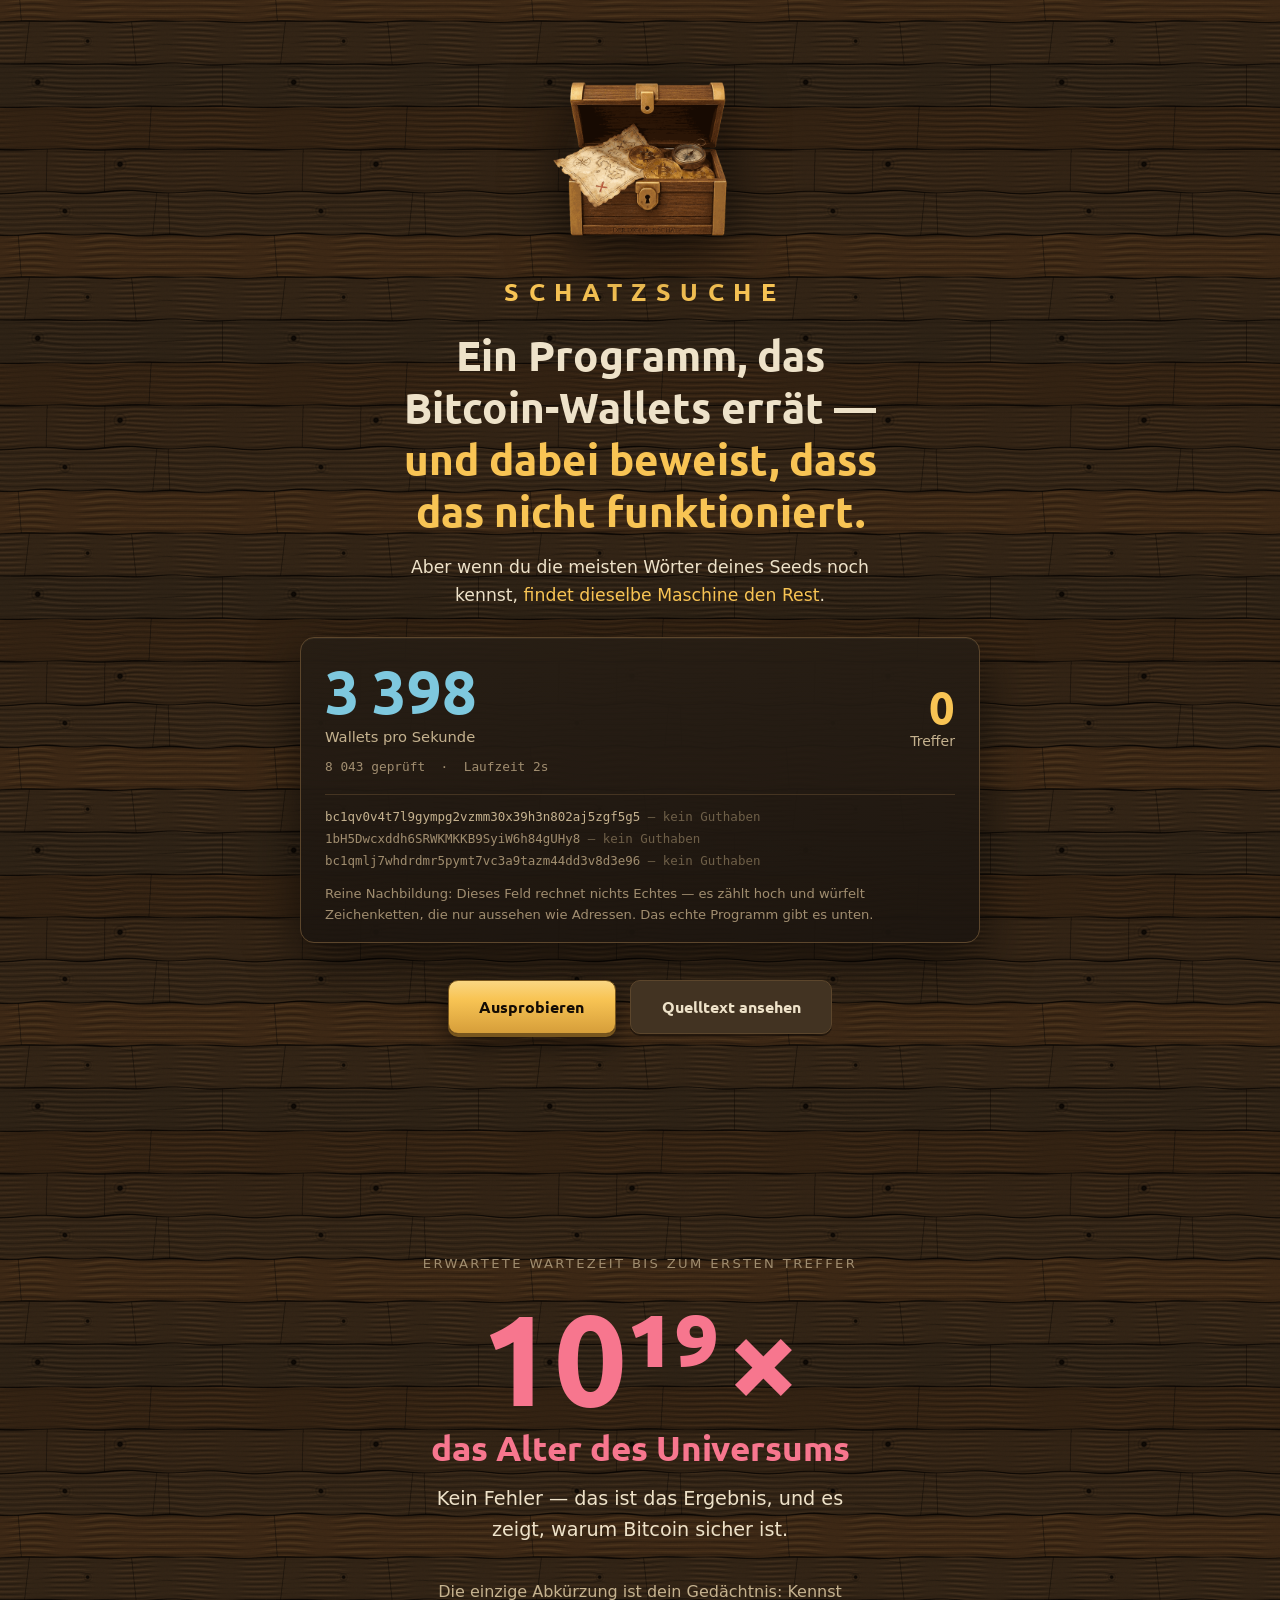
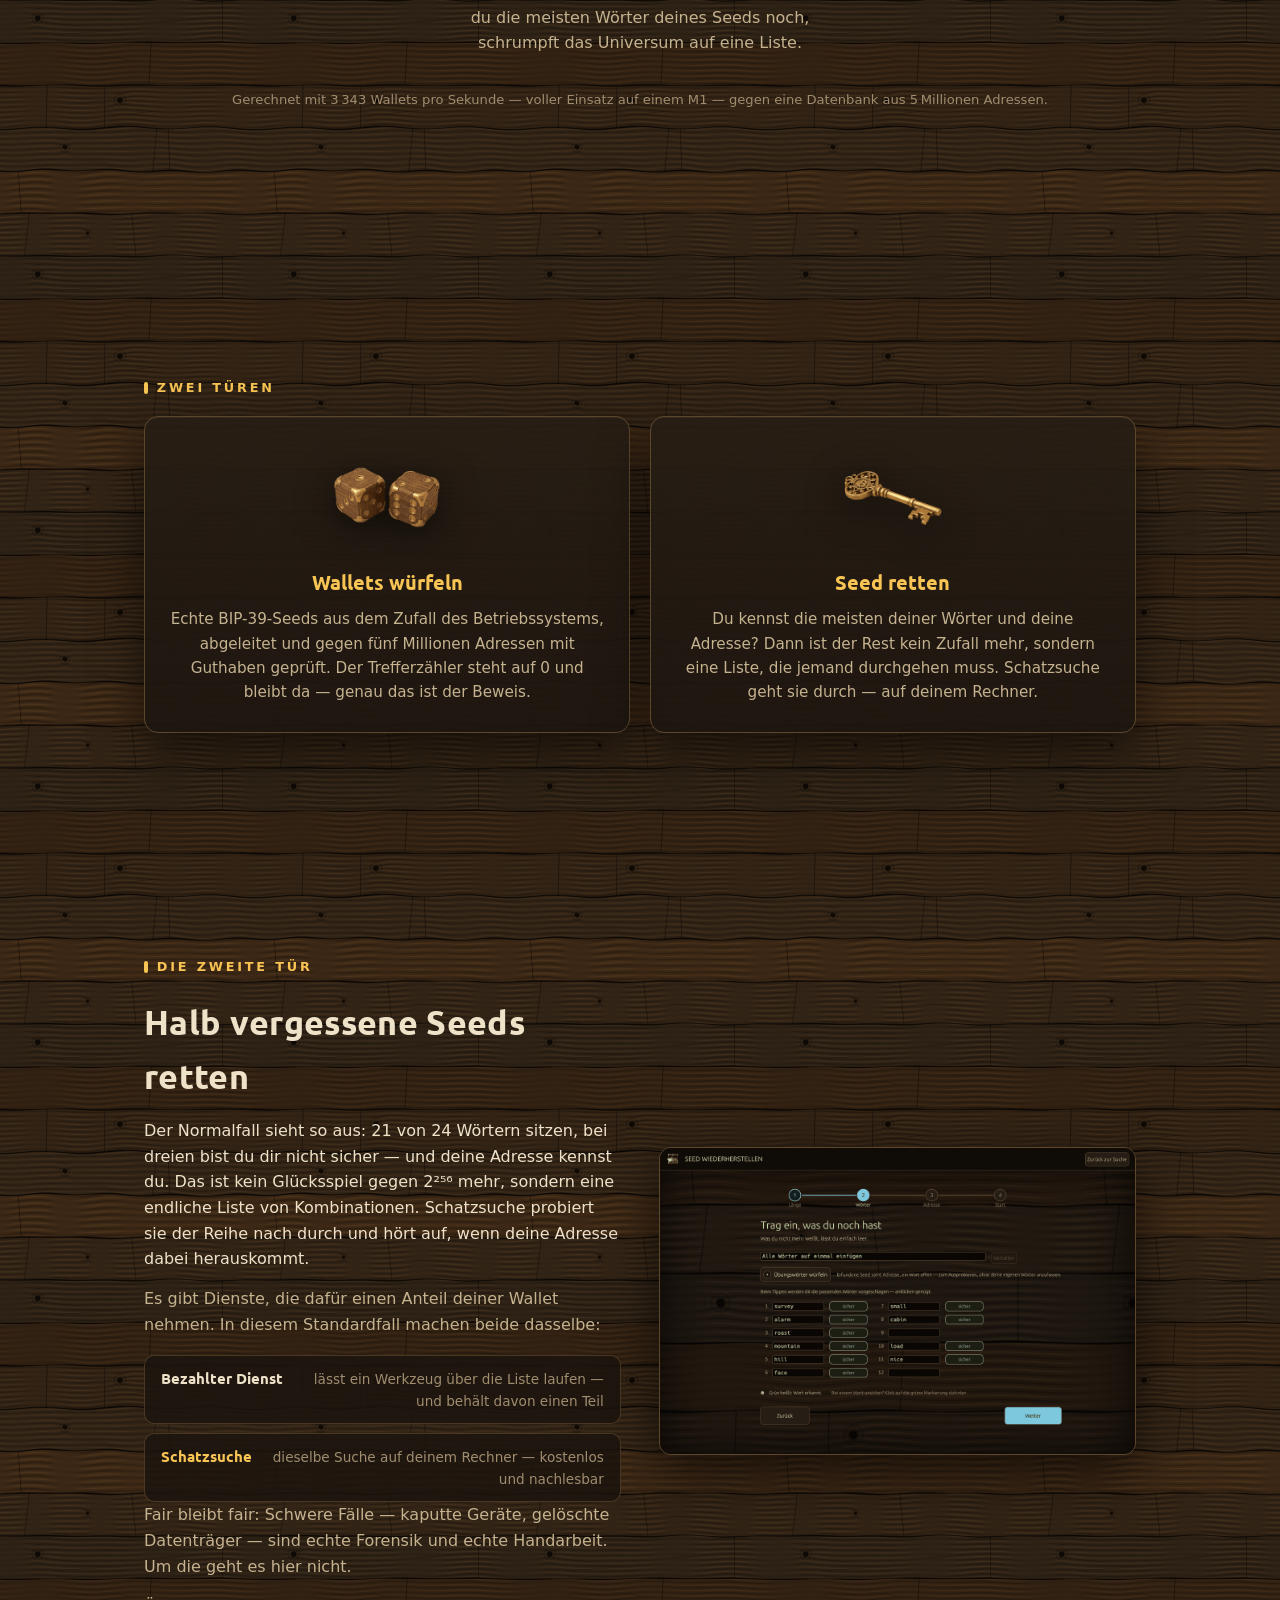
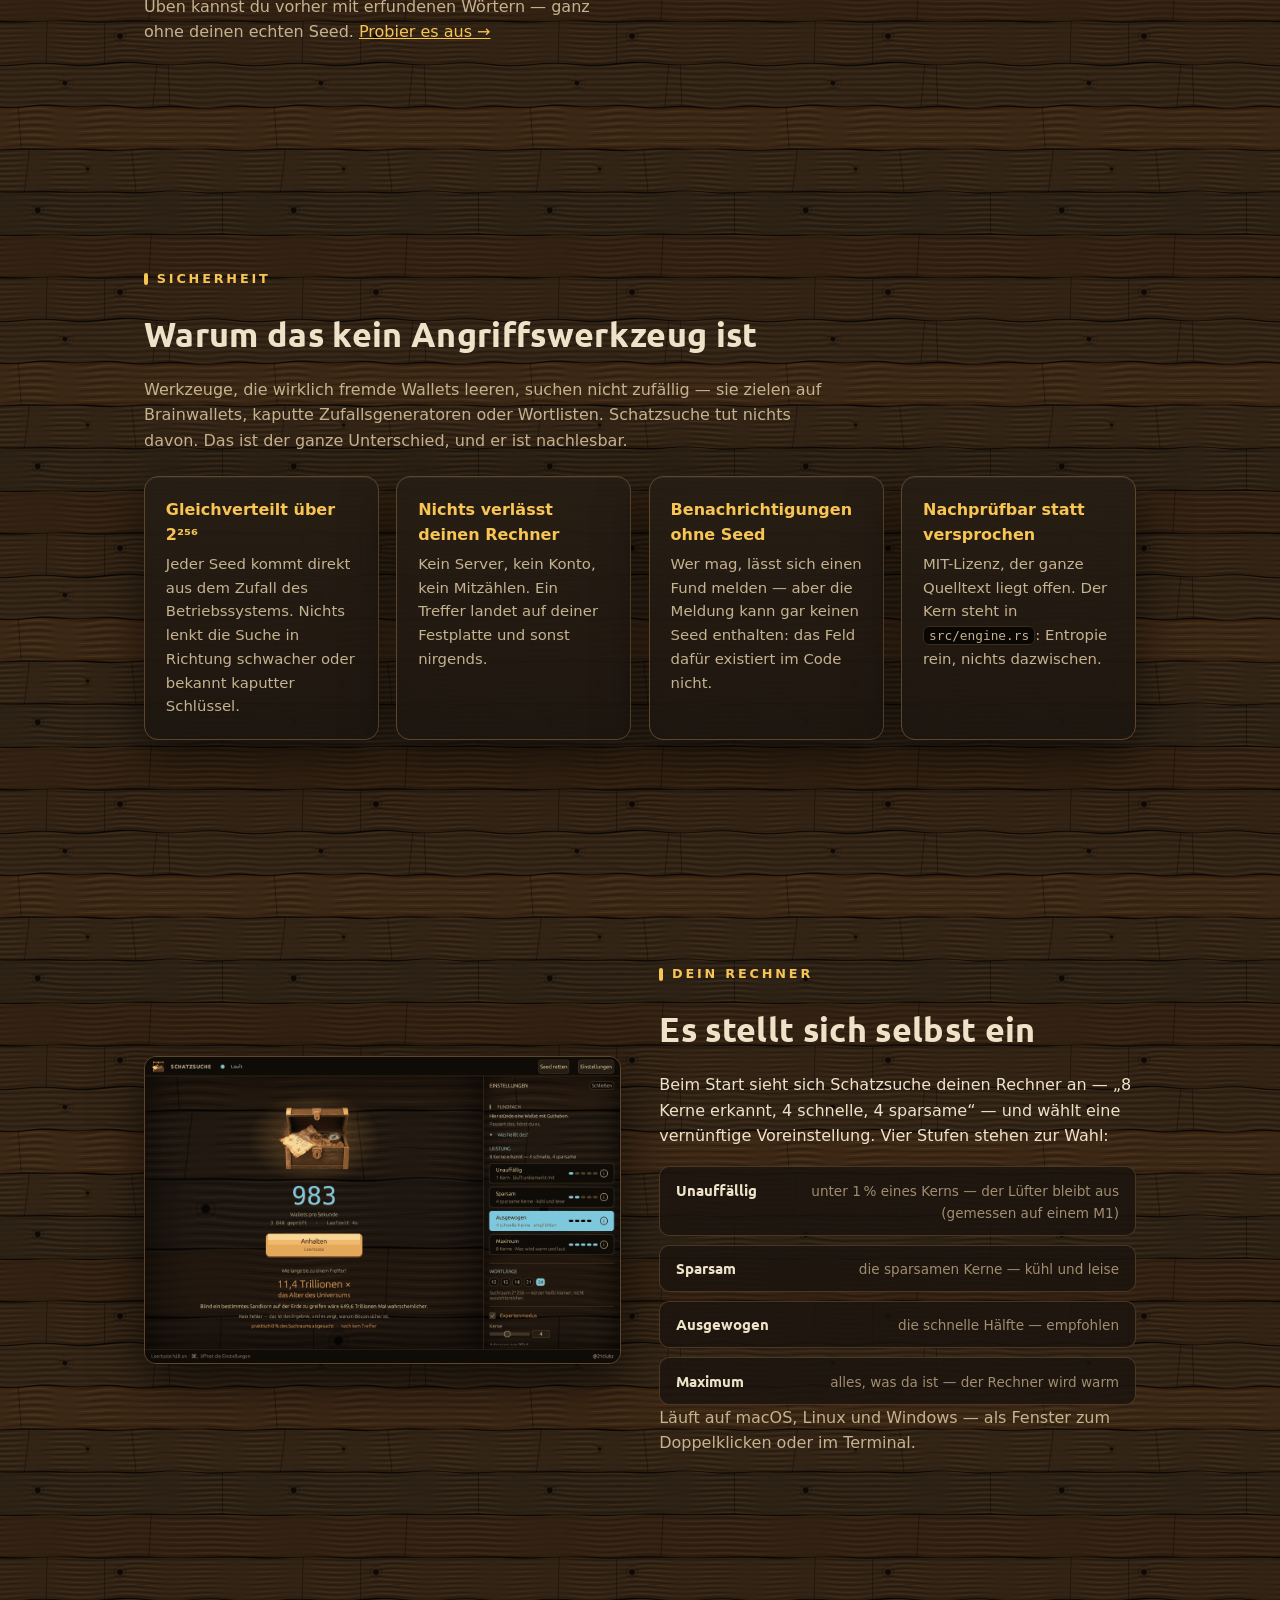
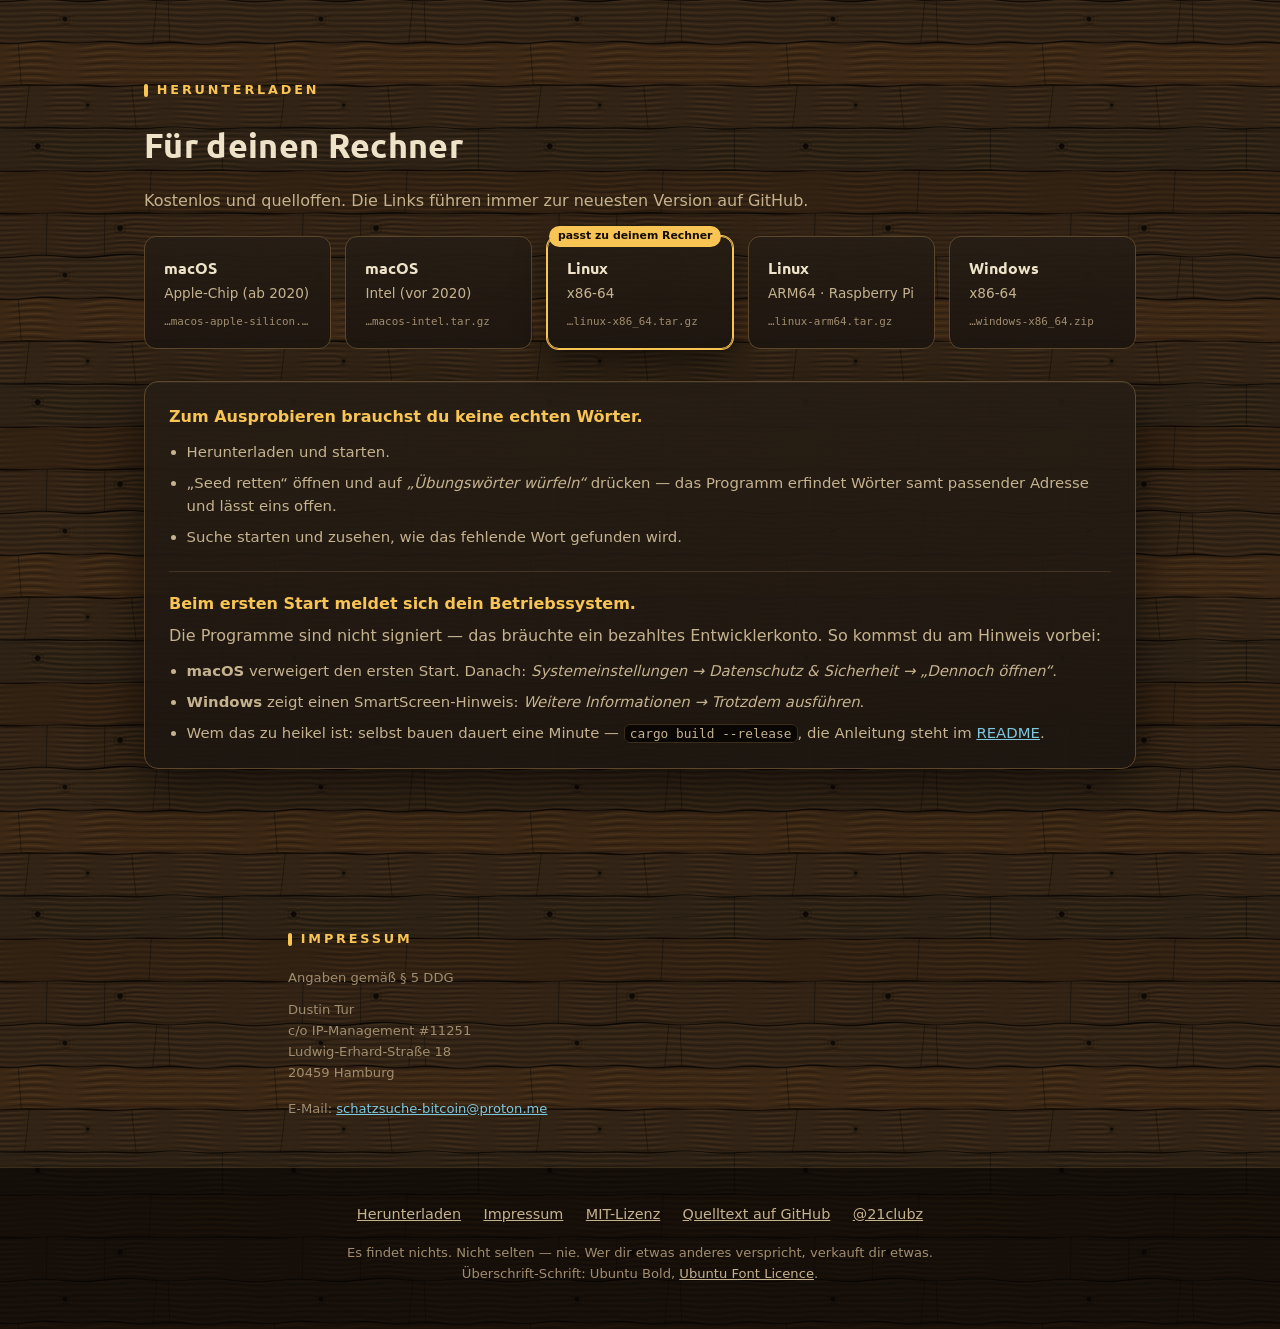
==== docs/index.html @ 7790ebe0 "Close the hole in the stage, and let the rescue step forward" ====
<!DOCTYPE html>
<html lang="de">
<head>
<meta charset="utf-8">
<meta name="viewport" content="width=device-width, initial-scale=1">
<title>Schatzsuche — errät Bitcoin-Wallets, rettet halb vergessene Seeds</title>
<meta name="description" content="Schatzsuche errät Bitcoin-Wallets — 3.343 pro Sekunde auf einem M1 — und beweist damit, dass das nicht funktioniert. Kennst du die meisten Wörter deines Seeds noch, findet es den Rest: gratis, offen, ohne Anteil. Zum Üben mit erfundenen Wörtern.">
<link rel="canonical" href="https://21clubz.github.io/schatzsuche/">
<meta name="theme-color" content="#0f0b07">
<meta property="og:type" content="website">
<meta property="og:url" content="https://21clubz.github.io/schatzsuche/">
<meta property="og:locale" content="de_DE">
<meta property="og:site_name" content="Schatzsuche">
<meta property="og:title" content="Schatzsuche — ein Programm, das Bitcoin-Wallets errät">
<meta property="og:description" content="…und dabei beweist, dass das nicht funktioniert. Erwartete Wartezeit bis zum ersten Treffer: 10¹⁹ × das Alter des Universums. Kennst du die meisten Wörter deines Seeds noch, findet es den Rest — gratis, offen, ohne Anteil.">
<meta property="og:image" content="https://21clubz.github.io/schatzsuche/assets/og-card.png">
<meta property="og:image:width" content="1200">
<meta property="og:image:height" content="630">
<meta property="og:image:alt" content="Eine offene Holztruhe auf dunklem Holz, darunter: Es findet nichts. Nicht selten — nie.">
<meta name="twitter:card" content="summary_large_image">
<link rel="icon" type="image/png" href="assets/favicon.png">
<link rel="preload" href="assets/Ubuntu-Bold.ttf" as="font" type="font/ttf" crossorigin>
<style>
/* Palette: src/ui/theme.rs, Thema "walnut" */
:root {
  --bg: rgb(15, 11, 7);
  --panel: rgb(38, 29, 20);
  --inset: rgb(28, 21, 15);
  --frame: rgb(92, 70, 44);
  --sunken: rgb(9, 6, 4);
  --control: rgb(66, 51, 34);
  --text: rgb(238, 226, 201);
  --dim: rgb(197, 178, 143);
  --muted: rgb(160, 141, 111);
  --gold: rgb(248, 196, 84);
  --gold-mid: rgb(214, 158, 58);
  --blue: rgb(126, 200, 222);
  --red: rgb(247, 118, 142);
  --green: rgb(147, 201, 138);
  --mono: "SF Mono", "Cascadia Mono", "Consolas", "DejaVu Sans Mono", monospace;
}
@font-face {
  font-family: "Ubuntu Bold";
  src: url("assets/Ubuntu-Bold.ttf") format("truetype");
  font-weight: 700;
  font-display: swap;
}
* { margin: 0; padding: 0; box-sizing: border-box; }
html { scroll-behavior: smooth; }
@media (prefers-reduced-motion: reduce) { html { scroll-behavior: auto; } }
body {
  background: var(--bg) url("assets/wood.png") repeat;
  background-size: 256px 256px;
  color: var(--text);
  font-family: system-ui, -apple-system, "Segoe UI", Roboto, sans-serif;
  line-height: 1.6;
  overflow-x: hidden;
}
h1, h2, h3, .wordmark, .bignum { font-family: "Ubuntu Bold", system-ui, sans-serif; font-weight: 700; }
img { max-width: 100%; height: auto; display: block; }
a { color: var(--blue); }

section { padding: clamp(3.5rem, 9vw, 7rem) 1.25rem; }
.wrap { max-width: 62rem; margin: 0 auto; }
.narrow { max-width: 44rem; margin: 0 auto; }

/* Abschnitts-Kopf wie im Programm: Goldbalken + Kapitälchen */
.cap {
  display: flex; align-items: center; gap: .55rem;
  color: var(--gold); font-size: .8rem; letter-spacing: .22em;
  text-transform: uppercase; font-weight: 600; margin-bottom: 1.1rem;
}
.cap::before { content: ""; width: 4px; height: 1em; background: var(--gold); border-radius: 2px; }
h2 { font-size: clamp(1.5rem, 3.5vw, 2.1rem); margin-bottom: 1rem; letter-spacing: .01em; }
p + p { margin-top: .9rem; }
.dimtext { color: var(--dim); }
.fineprint { color: var(--muted); font-size: .82rem; }

.panel {
  background: linear-gradient(rgba(38,29,20,.92), rgba(28,21,15,.92));
  border: 1px solid var(--frame);
  border-radius: 14px;
  box-shadow: 0 18px 50px rgba(0,0,0,.55), inset 0 1px 0 rgba(238,226,201,.06);
}

/* Knöpfe wie im Fenster: Gold-Verlauf und dunkles Holz */
.btn {
  display: inline-block; padding: .8rem 1.9rem; border-radius: 10px;
  font-family: "Ubuntu Bold", system-ui, sans-serif; font-size: 1.02rem;
  text-decoration: none; text-align: center;
}
.btn-gold {
  background: linear-gradient(rgb(250, 214, 130), var(--gold) 35%, var(--gold-mid));
  color: rgb(20, 12, 4);
  border: 1px solid rgb(120, 86, 30);
  box-shadow: 0 3px 0 rgb(120, 86, 30), 0 10px 24px rgba(0,0,0,.5);
}
.btn-gold:hover { filter: brightness(1.06); }
.btn-wood {
  background: var(--control); color: var(--text);
  border: 1px solid var(--frame);
  box-shadow: 0 2px 0 rgba(0,0,0,.4);
}
.btn-wood:hover { background: rgb(80, 62, 42); }

/* ------- 1 · Kopf ------- */
.hero {
  min-height: 100svh;
  display: flex; flex-direction: column; align-items: center; justify-content: center;
  text-align: center; gap: 1.1rem; padding-top: 4rem; padding-bottom: 4rem;
}
.hero img.chest { width: clamp(130px, 22vw, 190px); filter: drop-shadow(0 14px 30px rgba(0,0,0,.7)); }
.wordmark { color: var(--gold); letter-spacing: .38em; font-size: clamp(1.1rem, 3vw, 1.55rem); text-indent: .38em; }
.hero h1 {
  font-size: clamp(1.5rem, 4.6vw, 2.6rem); line-height: 1.25; max-width: 21ch;
  text-wrap: balance;
}
.hero h1 em { font-style: normal; color: var(--gold); }

/* Die laufende Nachbildung */
.demo { width: min(680px, 100%); padding: 1.4rem 1.5rem 1.1rem; margin-top: .6rem; text-align: left; }
.demo-grid { display: grid; grid-template-columns: 1fr auto; gap: 1rem; align-items: center; }
.bignum { font-size: clamp(2.6rem, 7vw, 3.8rem); color: var(--blue); line-height: 1; font-variant-numeric: tabular-nums; }
.demo .unit { color: var(--dim); font-size: .92rem; margin-top: .25rem; }
.demo .statline { font-family: var(--mono); font-size: .8rem; color: var(--muted); margin-top: .55rem; }
.hits { text-align: right; }
.hits .n { font-family: "Ubuntu Bold", system-ui, sans-serif; font-size: clamp(2rem, 5vw, 2.8rem); color: var(--gold); line-height: 1; }
.hits .l { color: var(--dim); font-size: .88rem; }
.ticker {
  margin-top: 1rem; border-top: 1px solid rgba(92,70,44,.6); padding-top: .7rem;
  height: 6.1em; overflow: hidden; font-family: var(--mono); font-size: .78rem; line-height: 1.75;
}
.ticker div { color: var(--muted); white-space: nowrap; overflow: hidden; text-overflow: ellipsis; }
.ticker div:first-child { color: var(--dim); }
.ticker .no { color: rgb(110, 95, 72); }
.demo-note { margin-top: .8rem; }
.cta-row { display: flex; gap: .9rem; flex-wrap: wrap; justify-content: center; margin-top: 1.2rem; }

/* ------- 2 · Die Zahl ------- */
.thenumber {
  min-height: min(92svh, 48rem); display: flex; flex-direction: column;
  align-items: center; justify-content: center; text-align: center; gap: 1.2rem;
}
.thenumber .lead { color: var(--muted); letter-spacing: .18em; text-transform: uppercase; font-size: .82rem; }
.thenumber .huge {
  color: var(--red); font-family: "Ubuntu Bold", system-ui, sans-serif;
  font-size: clamp(3.4rem, 13vw, 8rem); line-height: 1;
}
.thenumber .huge small { display: block; font-size: clamp(1.15rem, 4vw, 2.2rem); margin-top: .5rem; }
.thenumber .quote { max-width: 34ch; font-size: clamp(1rem, 2.4vw, 1.2rem); }

/* ------- 3 · Zwei Türen ------- */
.doors { display: grid; grid-template-columns: repeat(auto-fit, minmax(260px, 1fr)); gap: 1.2rem; }
.door { padding: 1.7rem 1.6rem; text-align: center; }
.door img { width: 108px; margin: 0 auto .9rem; filter: drop-shadow(0 8px 18px rgba(0,0,0,.6)); }
.door h3 { color: var(--gold); font-size: 1.25rem; margin-bottom: .55rem; }
.door p { color: var(--dim); font-size: .95rem; }

/* ------- Text + Bild nebeneinander ------- */
.split { display: grid; grid-template-columns: 1fr 1fr; gap: 2.4rem; align-items: center; }
.split .shot { border-radius: 12px; border: 1px solid var(--frame); box-shadow: 0 18px 50px rgba(0,0,0,.6); }
@media (max-width: 820px) { .split { grid-template-columns: 1fr; } .split .shot { order: 2; } }

/* ------- 5 · Kein Angriffswerkzeug ------- */
.proofs { display: grid; grid-template-columns: repeat(auto-fit, minmax(215px, 1fr)); gap: 1.1rem; margin-top: 1.4rem; }
.proof { padding: 1.25rem 1.3rem; }
.proof b { color: var(--gold); display: block; margin-bottom: .3rem; }
.proof p { color: var(--dim); font-size: .93rem; }

/* ------- 6 · Stufen ------- */
.tiers { list-style: none; margin-top: 1.1rem; display: grid; gap: .55rem; }
.tiers li {
  display: flex; justify-content: space-between; gap: 1rem; align-items: baseline;
  background: rgba(28,21,15,.85); border: 1px solid rgba(92,70,44,.7);
  border-radius: 10px; padding: .65rem 1rem; font-size: .95rem;
}
.tiers .name { font-family: "Ubuntu Bold", system-ui, sans-serif; white-space: nowrap; }
.tiers .desc { color: var(--muted); text-align: right; font-size: .85rem; }

/* ------- 7 · Herunterladen ------- */
.dl-grid { display: grid; grid-template-columns: repeat(auto-fit, minmax(180px, 1fr)); gap: .9rem; margin-top: 1.4rem; }
.dl {
  position: relative; display: block; padding: 1.15rem 1.2rem 1.05rem; text-decoration: none;
  background: linear-gradient(rgba(38,29,20,.94), rgba(28,21,15,.94));
  border: 1px solid var(--frame); border-radius: 12px;
  transition: border-color .15s, transform .15s;
}
.dl:hover { border-color: var(--gold-mid); transform: translateY(-2px); }
.dl .os { color: var(--text); font-family: "Ubuntu Bold", system-ui, sans-serif; font-size: 1.02rem; }
.dl .arch { color: var(--dim); font-size: .85rem; margin-top: .1rem; }
.dl .file { color: var(--muted); font-family: var(--mono); font-size: .68rem; margin-top: .55rem; overflow: hidden; text-overflow: ellipsis; white-space: nowrap; }
.dl.mine { border-color: var(--gold); box-shadow: 0 0 0 1px var(--gold), 0 12px 30px rgba(0,0,0,.5); }
.dl .badge {
  display: none; position: absolute; top: -.7rem; right: .7rem;
  background: var(--gold); color: rgb(20,12,4); font-size: .68rem; font-weight: 700;
  padding: .12rem .55rem; border-radius: 99px;
}
.dl.mine .badge { display: block; }
.honest { margin-top: 2rem; padding: 1.4rem 1.5rem; }
.honest ul { margin: .7rem 0 0 1.1rem; color: var(--dim); font-size: .93rem; display: grid; gap: .45rem; }
code { font-family: var(--mono); font-size: .86em; background: var(--sunken); border: 1px solid rgba(92,70,44,.6); border-radius: 6px; padding: .1em .4em; }

/* ------- Fuß ------- */
footer { border-top: 1px solid rgba(92,70,44,.55); padding: 2.2rem 1.25rem 2.8rem; background: rgba(9,6,4,.65); }
footer .row { display: flex; flex-wrap: wrap; gap: 1.4rem; justify-content: center; color: var(--dim); font-size: .9rem; }
footer a { color: var(--dim); }
footer a:hover { color: var(--gold); }
footer .fineprint { text-align: center; margin-top: 1rem; }

/* Sanftes Einblenden beim Scrollen — und gar keins bei "weniger Bewegung" */
.reveal { opacity: 0; transform: translateY(16px); transition: opacity .6s ease, transform .6s ease; }
.reveal.visible { opacity: 1; transform: none; }
@media (prefers-reduced-motion: reduce) {
  .reveal { opacity: 1; transform: none; transition: none; }
  .dl { transition: none; }
}
</style>
<script type="application/ld+json">
{
  "@context": "https://schema.org",
  "@type": "SoftwareApplication",
  "name": "Schatzsuche",
  "operatingSystem": "macOS, Windows, Linux",
  "applicationCategory": "UtilitiesApplication",
  "offers": { "@type": "Offer", "price": "0", "priceCurrency": "EUR" },
  "license": "https://github.com/21clubz/schatzsuche/blob/main/LICENSE",
  "url": "https://21clubz.github.io/schatzsuche/",
  "image": "https://21clubz.github.io/schatzsuche/assets/og-card.png",
  "downloadUrl": "https://github.com/21clubz/schatzsuche/releases/latest",
  "author": { "@type": "Person", "name": "21clubz", "url": "https://x.com/21clubz" },
  "inLanguage": "de",
  "description": "Errät Bitcoin-Wallets, um zu zeigen, dass das nicht funktioniert — und findet die restlichen Wörter eines Seeds, wenn die meisten noch bekannt sind. Kostenlos auf dem eigenen Rechner."
}
</script>
</head>
<body>

<!-- 1 · Kopf -->
<section class="hero">
  <img class="chest" src="assets/icon.png" alt="Eine offene Holztruhe mit Karte, Kompass und Goldmünzen — das Zeichen von Schatzsuche" width="512" height="512">
  <div class="wordmark">SCHATZSUCHE</div>
  <h1>Ein Programm, das Bitcoin-Wallets errät — <em>und dabei beweist, dass das nicht funktioniert.</em></h1>
  <p style="max-width:46ch; font-size:1.08rem">Aber wenn du die meisten Wörter deines Seeds noch
  kennst, <em style="font-style:normal; color:var(--gold)">findet dieselbe Maschine den Rest</em>.</p>

  <div class="demo panel">
    <div class="demo-grid">
      <div>
        <div class="bignum" id="rate">3&#8201;343</div>
        <div class="unit">Wallets pro Sekunde</div>
        <div class="statline"><span id="checked">0</span> geprüft&nbsp;&nbsp;·&nbsp;&nbsp;Laufzeit <span id="runtime">0s</span></div>
      </div>
      <div class="hits">
        <div class="n">0</div>
        <div class="l">Treffer</div>
      </div>
    </div>
    <div class="ticker" id="ticker" aria-hidden="true"></div>
    <p class="fineprint demo-note">Reine Nachbildung: Dieses Feld rechnet nichts Echtes — es zählt hoch und
    würfelt Zeichenketten, die nur aussehen wie Adressen. Das echte Programm gibt es unten.</p>
  </div>

  <div class="cta-row">
    <a class="btn btn-gold" href="#herunterladen">Ausprobieren</a>
    <a class="btn btn-wood" href="https://github.com/21clubz/schatzsuche">Quelltext ansehen</a>
  </div>
</section>

<!-- 2 · Die Zahl -->
<section class="thenumber">
  <div class="lead reveal">Erwartete Wartezeit bis zum ersten Treffer</div>
  <div class="huge reveal">10¹⁹&#8202;×<small>das Alter des Universums</small></div>
  <p class="quote reveal">Kein Fehler — das ist das Ergebnis, und es zeigt, warum Bitcoin sicher ist.</p>
  <p class="dimtext reveal" style="max-width:40ch">Die einzige Abkürzung ist dein Gedächtnis:
  Kennst du die meisten Wörter deines Seeds noch, schrumpft das Universum auf eine Liste.</p>
  <p class="fineprint reveal">Gerechnet mit 3&#8201;343 Wallets pro Sekunde — voller Einsatz auf einem M1 —
  gegen eine Datenbank aus 5&#8201;Millionen Adressen.</p>
</section>

<!-- 3 · Zwei Türen -->
<section>
  <div class="wrap">
    <div class="cap reveal">Zwei Türen</div>
    <div class="doors">
      <div class="door panel reveal">
        <img src="assets/door-search.png" alt="Eine Holztür mit Kompassrose — die Tür zur Zufallssuche" width="256" height="256">
        <h3>Wallets würfeln</h3>
        <p>Echte BIP-39-Seeds aus dem Zufall des Betriebssystems, abgeleitet und gegen fünf Millionen
        Adressen mit Guthaben geprüft. Der Trefferzähler steht auf 0 und bleibt da — genau das ist
        der Beweis.</p>
      </div>
      <div class="door panel reveal">
        <img src="assets/door-recover.png" alt="Eine Holztür mit Schlüssel — die Tür zur Seed-Rettung" width="256" height="256">
        <h3>Seed retten</h3>
        <p>Du kennst die meisten deiner Wörter und deine Adresse? Dann ist der Rest kein Zufall mehr,
        sondern eine Liste, die jemand durchgehen muss. Schatzsuche geht sie durch — auf deinem
        Rechner.</p>
      </div>
    </div>
  </div>
</section>

<!-- 4 · Seed retten -->
<section id="seed-retten">
  <div class="wrap split">
    <div>
      <div class="cap reveal">Die zweite Tür</div>
      <h2 class="reveal">Halb vergessene Seeds retten</h2>
      <p class="reveal">Der Normalfall sieht so aus: 21 von 24 Wörtern sitzen, bei dreien bist du dir
      nicht sicher — und deine Adresse kennst du. Das ist kein Glücksspiel gegen 2²⁵⁶ mehr, sondern
      eine endliche Liste von Kombinationen. Schatzsuche probiert sie der Reihe nach durch und hört
      auf, wenn deine Adresse dabei herauskommt.</p>
      <p class="dimtext reveal">Es gibt Dienste, die dafür einen Anteil deiner Wallet nehmen.
      In diesem Standardfall machen beide dasselbe:</p>
      <ul class="tiers reveal">
        <li><span class="name">Bezahlter Dienst</span><span class="desc">lässt ein Werkzeug über die Liste laufen — und behält davon einen Teil</span></li>
        <li><span class="name" style="color:var(--gold)">Schatzsuche</span><span class="desc">dieselbe Suche auf deinem Rechner — kostenlos und nachlesbar</span></li>
      </ul>
      <p class="dimtext reveal">Fair bleibt fair: Schwere Fälle — kaputte Geräte, gelöschte
      Datenträger — sind echte Forensik und echte Handarbeit. Um die geht es hier nicht.</p>
      <p class="dimtext reveal">Üben kannst du vorher mit erfundenen Wörtern — ganz ohne deinen
      echten Seed. <a href="#herunterladen" style="color:var(--gold)">Probier es aus&nbsp;→</a></p>
    </div>
    <img class="shot reveal" src="assets/recover.png" alt="Die Seed-Rettung in Schatzsuche: nummerierte Felder für die Wörter, erkannte Wörter grün markiert" width="1180" height="760" loading="lazy">
  </div>
</section>

<!-- 5 · Kein Angriffswerkzeug -->
<section>
  <div class="wrap">
    <div class="cap reveal">Sicherheit</div>
    <h2 class="reveal">Warum das kein Angriffswerkzeug ist</h2>
    <p class="dimtext reveal" style="max-width:44rem">Werkzeuge, die wirklich fremde Wallets
    leeren, suchen nicht zufällig — sie zielen auf Brainwallets, kaputte Zufallsgeneratoren oder
    Wortlisten. Schatzsuche tut nichts davon. Das ist der ganze Unterschied, und er ist nachlesbar.</p>
    <div class="proofs">
      <div class="proof panel reveal">
        <b>Gleichverteilt über 2²⁵⁶</b>
        <p>Jeder Seed kommt direkt aus dem Zufall des Betriebssystems. Nichts lenkt die Suche in
        Richtung schwacher oder bekannt kaputter Schlüssel.</p>
      </div>
      <div class="proof panel reveal">
        <b>Nichts verlässt deinen Rechner</b>
        <p>Kein Server, kein Konto, kein Mitzählen. Ein Treffer landet auf deiner Festplatte und
        sonst nirgends.</p>
      </div>
      <div class="proof panel reveal">
        <b>Benachrichtigungen ohne Seed</b>
        <p>Wer mag, lässt sich einen Fund melden — aber die Meldung kann gar keinen Seed enthalten:
        das Feld dafür existiert im Code nicht.</p>
      </div>
      <div class="proof panel reveal">
        <b>Nachprüfbar statt versprochen</b>
        <p>MIT-Lizenz, der ganze Quelltext liegt offen. Der Kern steht in <code>src/engine.rs</code>:
        Entropie rein, nichts dazwischen.</p>
      </div>
    </div>
  </div>
</section>

<!-- 6 · Dein Rechner -->
<section>
  <div class="wrap split">
    <img class="shot reveal" src="assets/einstellungen.png" alt="Die Einstellungen von Schatzsuche: erkannte Kerne und die vier Stufen von Unauffällig bis Maximum" width="1180" height="760" loading="lazy">
    <div>
      <div class="cap reveal">Dein Rechner</div>
      <h2 class="reveal">Es stellt sich selbst ein</h2>
      <p class="reveal">Beim Start sieht sich Schatzsuche deinen Rechner an — „8 Kerne erkannt, 4 schnelle,
      4 sparsame“ — und wählt eine vernünftige Voreinstellung. Vier Stufen stehen zur Wahl:</p>
      <ul class="tiers reveal">
        <li><span class="name">Unauffällig</span><span class="desc">unter 1&#8201;% eines Kerns — der Lüfter bleibt aus (gemessen auf einem M1)</span></li>
        <li><span class="name">Sparsam</span><span class="desc">die sparsamen Kerne — kühl und leise</span></li>
        <li><span class="name">Ausgewogen</span><span class="desc">die schnelle Hälfte — empfohlen</span></li>
        <li><span class="name">Maximum</span><span class="desc">alles, was da ist — der Rechner wird warm</span></li>
      </ul>
      <p class="dimtext reveal">Läuft auf macOS, Linux und Windows — als Fenster zum Doppelklicken oder
      im Terminal.</p>
    </div>
  </div>
</section>

<!-- 7 · Herunterladen -->
<section id="herunterladen">
  <div class="wrap">
    <div class="cap reveal">Herunterladen</div>
    <h2 class="reveal">Für deinen Rechner</h2>
    <p class="dimtext reveal">Kostenlos und quelloffen. Die Links führen immer zur neuesten
    Version auf GitHub.</p>
    <div class="dl-grid reveal">
      <a class="dl" id="dl-mac-arm" href="https://github.com/21clubz/schatzsuche/releases/latest/download/schatzsuche-macos-apple-silicon.tar.gz">
        <span class="badge">passt zu deinem Rechner</span>
        <div class="os">macOS</div><div class="arch">Apple-Chip (ab 2020)</div>
        <div class="file">…macos-apple-silicon.tar.gz</div>
      </a>
      <a class="dl" id="dl-mac-intel" href="https://github.com/21clubz/schatzsuche/releases/latest/download/schatzsuche-macos-intel.tar.gz">
        <span class="badge">passt zu deinem Rechner</span>
        <div class="os">macOS</div><div class="arch">Intel (vor 2020)</div>
        <div class="file">…macos-intel.tar.gz</div>
      </a>
      <a class="dl" id="dl-linux-x64" href="https://github.com/21clubz/schatzsuche/releases/latest/download/schatzsuche-linux-x86_64.tar.gz">
        <span class="badge">passt zu deinem Rechner</span>
        <div class="os">Linux</div><div class="arch">x86-64</div>
        <div class="file">…linux-x86_64.tar.gz</div>
      </a>
      <a class="dl" id="dl-linux-arm" href="https://github.com/21clubz/schatzsuche/releases/latest/download/schatzsuche-linux-arm64.tar.gz">
        <span class="badge">passt zu deinem Rechner</span>
        <div class="os">Linux</div><div class="arch">ARM64 · Raspberry&nbsp;Pi</div>
        <div class="file">…linux-arm64.tar.gz</div>
      </a>
      <a class="dl" id="dl-win" href="https://github.com/21clubz/schatzsuche/releases/latest/download/schatzsuche-windows-x86_64.zip">
        <span class="badge">passt zu deinem Rechner</span>
        <div class="os">Windows</div><div class="arch">x86-64</div>
        <div class="file">…windows-x86_64.zip</div>
      </a>
    </div>

    <div class="honest panel reveal">
      <b style="color:var(--gold)">Zum Ausprobieren brauchst du keine echten Wörter.</b>
      <ul>
        <li>Herunterladen und starten.</li>
        <li>„Seed retten“ öffnen und auf <i>„Übungswörter würfeln“</i> drücken — das Programm
        erfindet Wörter samt passender Adresse und lässt eins offen.</li>
        <li>Suche starten und zusehen, wie das fehlende Wort gefunden wird.</li>
      </ul>
      <div style="border-top:1px solid rgba(92,70,44,.6); margin-top:1.3rem; padding-top:1.2rem">
        <b style="color:var(--gold)">Beim ersten Start meldet sich dein Betriebssystem.</b>
        <p class="dimtext" style="margin-top:.4rem">Die Programme sind nicht signiert — das bräuchte
        ein bezahltes Entwicklerkonto. So kommst du am Hinweis vorbei:</p>
        <ul>
          <li><b>macOS</b> verweigert den ersten Start. Danach: <i>Systemeinstellungen → Datenschutz &amp;
          Sicherheit → „Dennoch öffnen“</i>.</li>
          <li><b>Windows</b> zeigt einen SmartScreen-Hinweis: <i>Weitere Informationen → Trotzdem
          ausführen</i>.</li>
          <li>Wem das zu heikel ist: selbst bauen dauert eine Minute — <code>cargo build --release</code>,
          die Anleitung steht im <a href="https://github.com/21clubz/schatzsuche#readme">README</a>.</li>
        </ul>
      </div>
    </div>
  </div>
</section>

<!-- 8 · Impressum -->
<section id="impressum" style="padding-top:3rem; padding-bottom:3rem">
  <div class="narrow">
    <div class="cap">Impressum</div>
    <p class="fineprint">Angaben gemäß § 5 DDG</p>
    <p class="fineprint" style="margin-top:.7rem">Dustin Tur<br>
    c/o IP-Management #11251<br>
    Ludwig-Erhard-Straße 18<br>
    20459 Hamburg</p>
    <p class="fineprint">E-Mail: <a href="mailto:schatzsuche-bitcoin@proton.me">schatzsuche-bitcoin@proton.me</a></p>
  </div>
</section>

<!-- 9 · Fuß -->
<footer>
  <div class="row">
    <a href="#herunterladen">Herunterladen</a>
    <a href="#impressum">Impressum</a>
    <a href="https://github.com/21clubz/schatzsuche/blob/main/LICENSE">MIT-Lizenz</a>
    <a href="https://github.com/21clubz/schatzsuche">Quelltext auf GitHub</a>
    <a href="https://x.com/21clubz">@21clubz</a>
  </div>
  <p class="fineprint">Es findet nichts. Nicht selten — nie. Wer dir etwas anderes verspricht, verkauft
  dir etwas.<br>Überschrift-Schrift: Ubuntu Bold, <a href="assets/UBUNTU-FONT-LICENCE.txt">Ubuntu Font Licence</a>.</p>
</footer>

<script>
(function () {
  "use strict";
  var reduced = window.matchMedia("(prefers-reduced-motion: reduce)").matches;

  /* Zahlen mit schmalem Leerzeichen gruppieren, wie im Programm: 3 343 */
  function fmt(n) {
    return Math.floor(n).toString().replace(/\B(?=(\d{3})+(?!\d))/g, " ");
  }

  /* Erfundene Adressen, die nur echt aussehen */
  var bech = "qpzry9x8gf2tvdw0s3jn54khce6mua7l";
  var b58 = "123456789ABCDEFGHJKLMNPQRSTUVWXYZabcdefghijkmnopqrstuvwxyz";
  function fakeAddress() {
    var s, i;
    if (Math.random() < 0.6) {
      s = "bc1q";
      for (i = 0; i < 38; i++) s += bech[(Math.random() * bech.length) | 0];
    } else {
      s = Math.random() < 0.5 ? "1" : "3";
      for (i = 0; i < 33; i++) s += b58[(Math.random() * b58.length) | 0];
    }
    return s;
  }

  var ticker = document.getElementById("ticker");
  function pushAddress() {
    var d = document.createElement("div");
    d.innerHTML = fakeAddress() + '  <span class="no">— kein Guthaben</span>';
    ticker.insertBefore(d, ticker.firstChild);
    while (ticker.childNodes.length > 6) ticker.removeChild(ticker.lastChild);
  }

  var rateEl = document.getElementById("rate");
  var checkedEl = document.getElementById("checked");
  var runtimeEl = document.getElementById("runtime");

  if (reduced) {
    /* Gar keine Bewegung: ein eingefrorener, ehrlicher Zustand */
    var i;
    for (i = 0; i < 5; i++) pushAddress();
    checkedEl.textContent = fmt(1204731);
    runtimeEl.textContent = "6 Min";
  } else {
    var checked = 0;
    var start = Date.now();
    var last = start;
    function tick() {
      var now = Date.now();
      var t = (now - start) / 1000;
      /* Tempo wandert leicht um die gemessene M1-Spitze */
      var rate = 3343 + Math.sin(t / 3.1) * 60 + (Math.random() - 0.5) * 40;
      checked += rate * ((now - last) / 1000);
      last = now;
      rateEl.textContent = fmt(rate);
      checkedEl.textContent = fmt(checked);
      runtimeEl.textContent = t < 60 ? Math.floor(t) + "s" : Math.floor(t / 60) + " Min " + Math.floor(t % 60) + "s";
    }
    setInterval(tick, 140);
    setInterval(pushAddress, 650);
    tick();
    pushAddress();
  }

  /* Passende Download-Kachel hervorheben — die anderen bleiben anklickbar */
  var ua = navigator.userAgent;
  var id = null;
  if (/Windows/i.test(ua)) id = "dl-win";
  else if (/Android|iPhone|iPad/i.test(ua)) id = null;
  else if (/Macintosh|Mac OS/i.test(ua)) id = "dl-mac-arm";
  else if (/Linux/i.test(ua)) id = /aarch64|arm64/i.test(ua) ? "dl-linux-arm" : "dl-linux-x64";
  if (id) {
    var el = document.getElementById(id);
    if (el) el.classList.add("mine");
  }

  /* Sanftes Einblenden beim Scrollen */
  if (!reduced && "IntersectionObserver" in window) {
    var io = new IntersectionObserver(function (entries) {
      entries.forEach(function (e) {
        if (e.isIntersecting) { e.target.classList.add("visible"); io.unobserve(e.target); }
      });
    }, { threshold: 0.12 });
    document.querySelectorAll(".reveal").forEach(function (el) { io.observe(el); });
  } else {
    document.querySelectorAll(".reveal").forEach(function (el) { el.classList.add("visible"); });
  }
})();
</script>
</body>
</html>
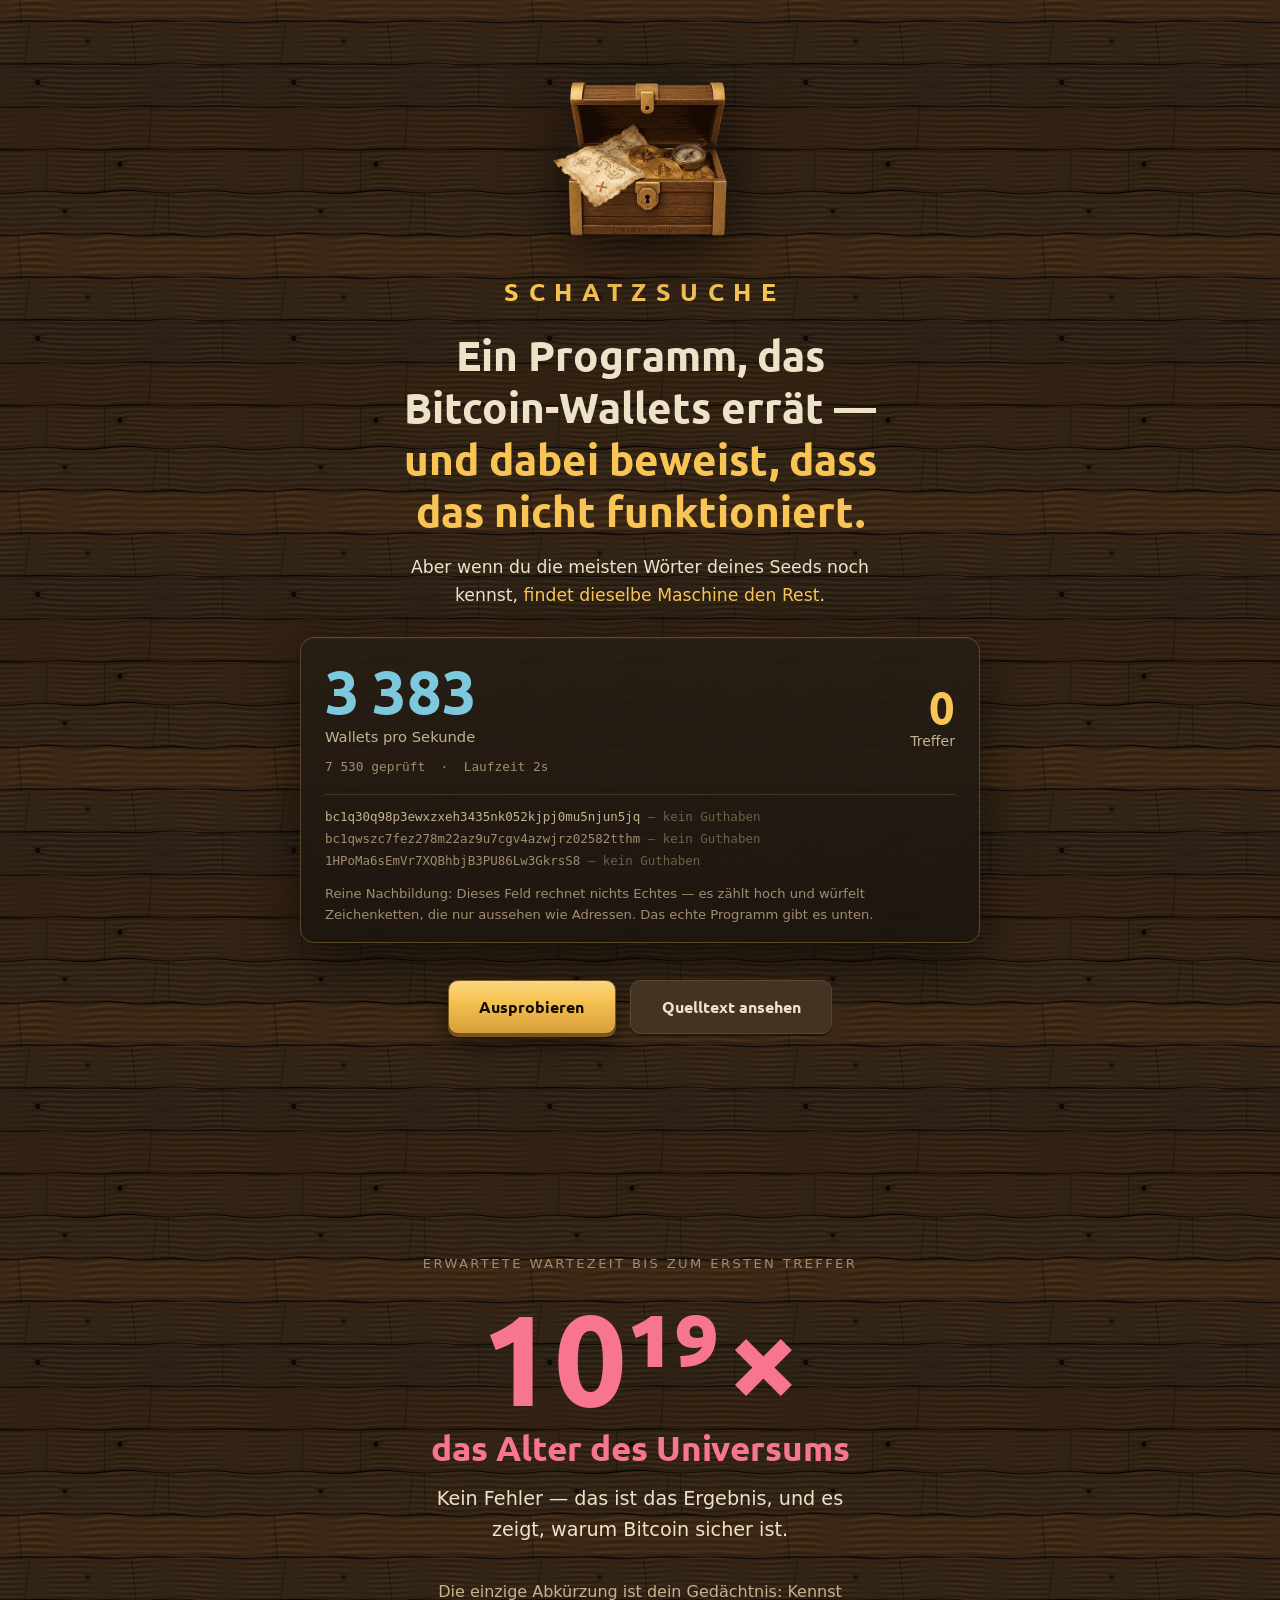
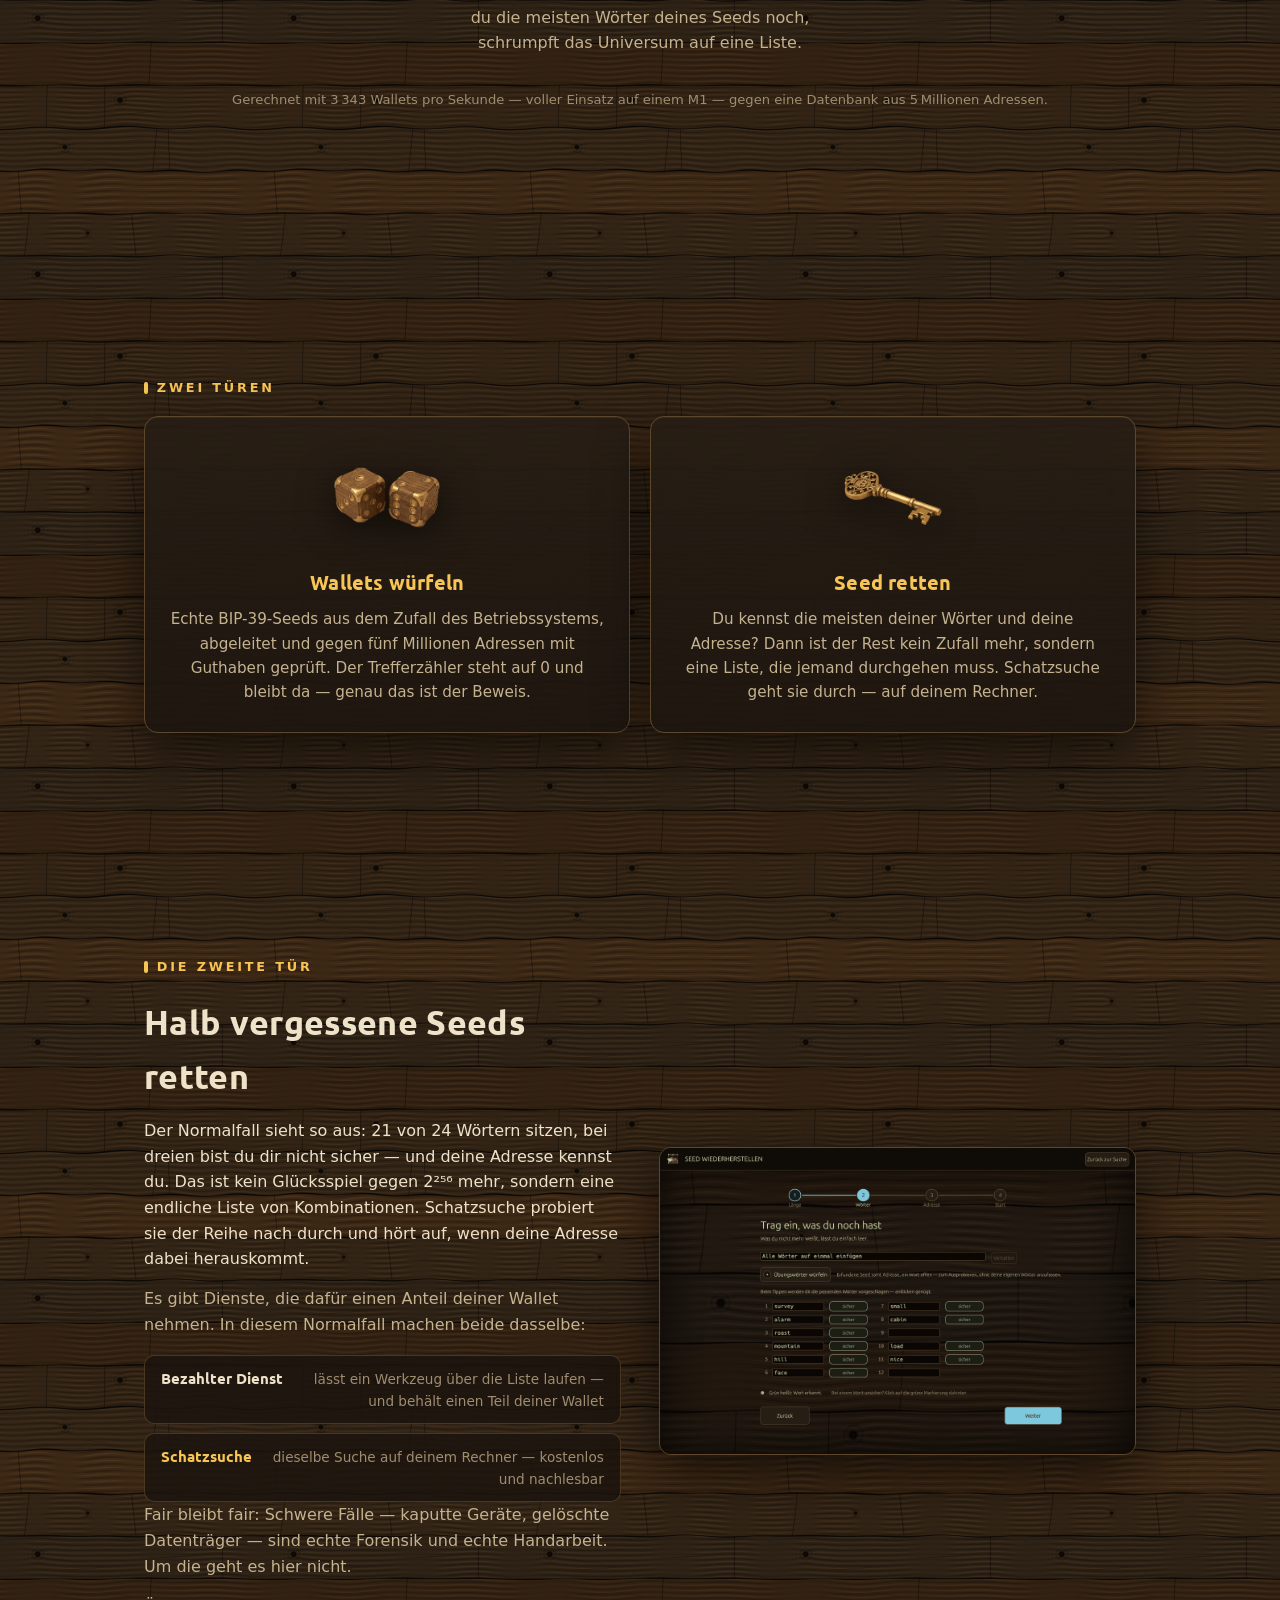
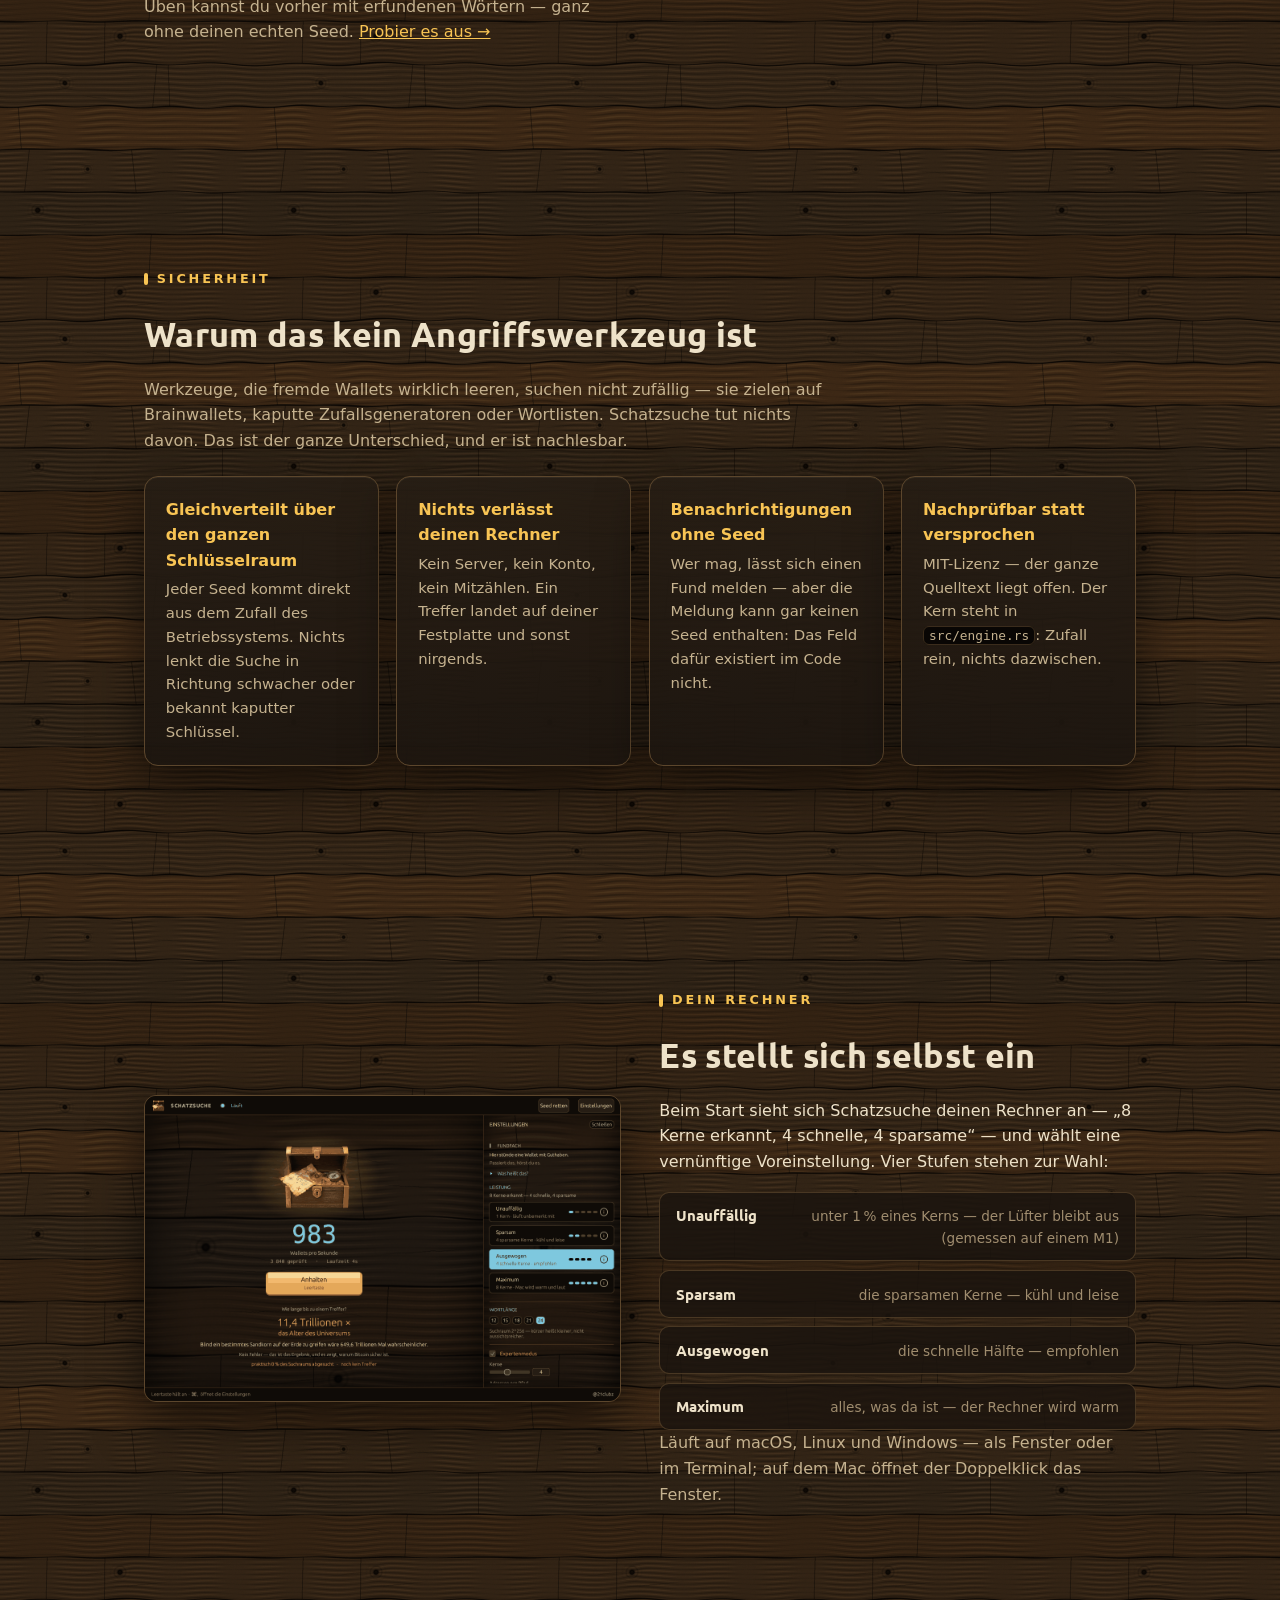
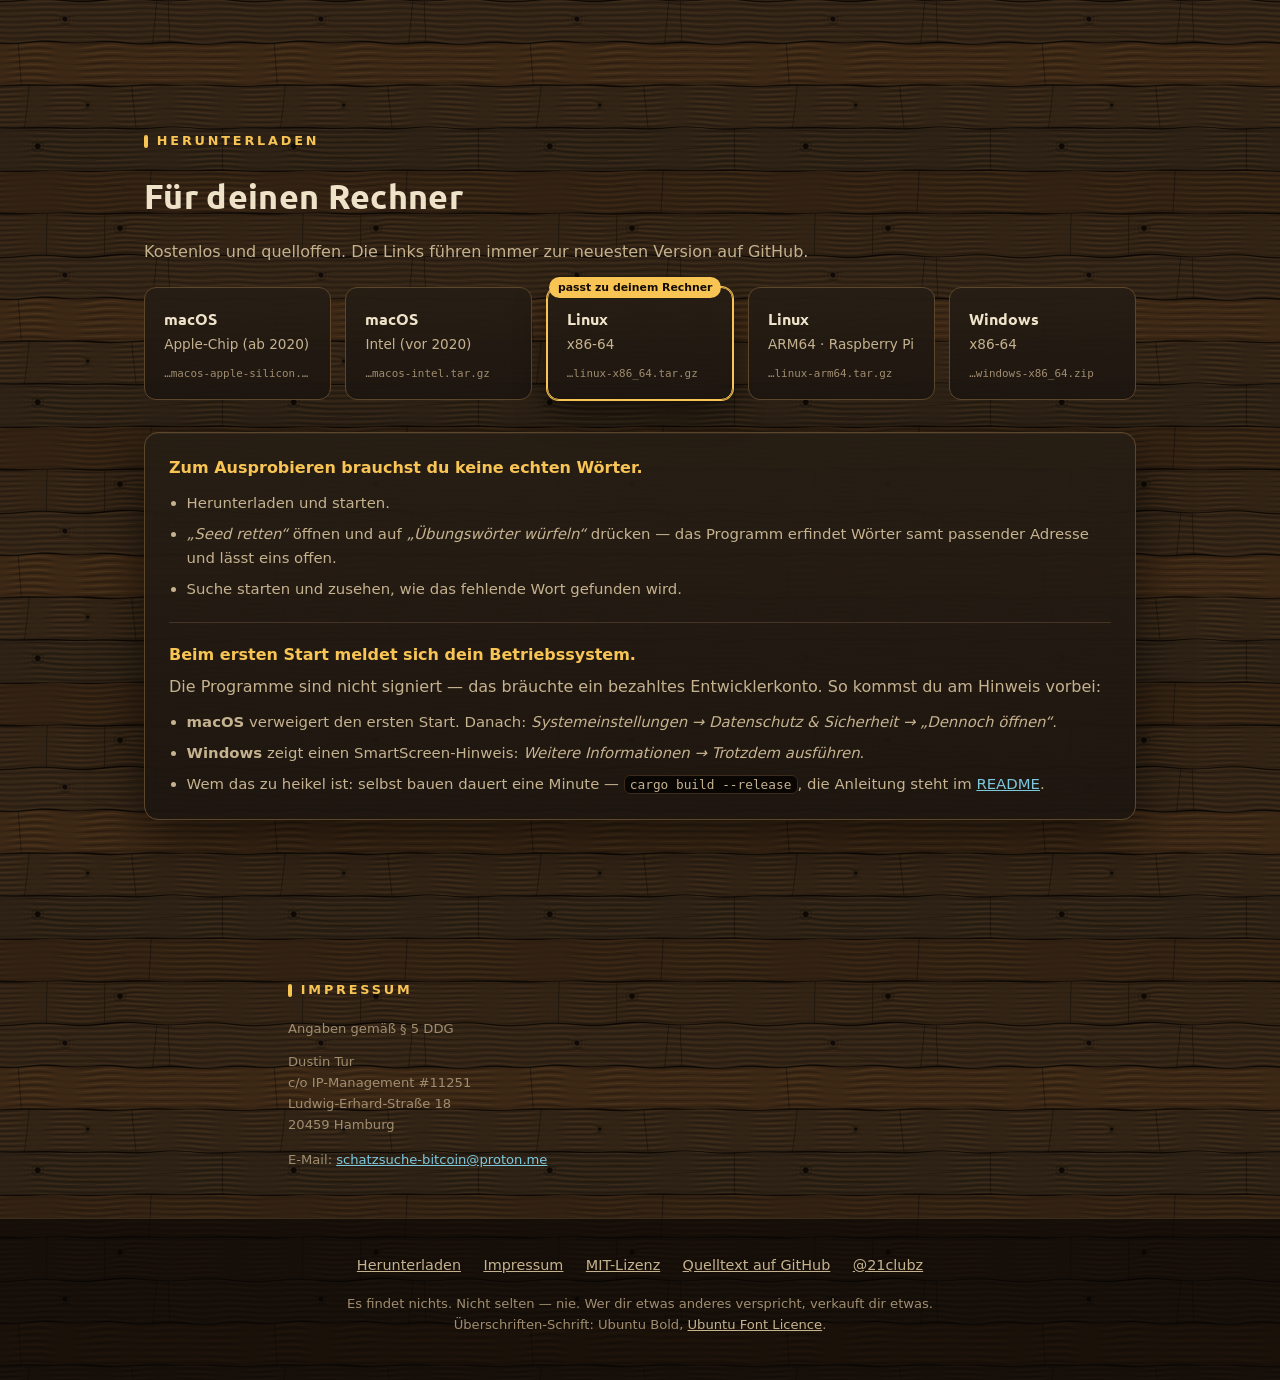
==== commit 2441e281: "Audit the site like a stranger would, and fix what he finds" ====
--- a/docs/index.html
+++ b/docs/index.html
@@ -60,7 +60,7 @@
 img { max-width: 100%; height: auto; display: block; }
 a { color: var(--blue); }
 
-section { padding: clamp(3.5rem, 9vw, 7rem) 1.25rem; }
+section { padding: 4rem 1.25rem; padding: clamp(3.5rem, 9vw, 7rem) 1.25rem; }
 .wrap { max-width: 62rem; margin: 0 auto; }
 .narrow { max-width: 44rem; margin: 0 auto; }
 
@@ -105,6 +105,7 @@
 
 /* ------- 1 · Kopf ------- */
 .hero {
+  min-height: 100vh;
   min-height: 100svh;
   display: flex; flex-direction: column; align-items: center; justify-content: center;
   text-align: center; gap: 1.1rem; padding-top: 4rem; padding-bottom: 4rem;
@@ -138,7 +139,9 @@
 
 /* ------- 2 · Die Zahl ------- */
 .thenumber {
-  min-height: min(92svh, 48rem); display: flex; flex-direction: column;
+  min-height: min(92vh, 48rem);
+  min-height: min(92svh, 48rem);
+  display: flex; flex-direction: column;
   align-items: center; justify-content: center; text-align: center; gap: 1.2rem;
 }
 .thenumber .lead { color: var(--muted); letter-spacing: .18em; text-transform: uppercase; font-size: .82rem; }
@@ -153,7 +156,7 @@
 .doors { display: grid; grid-template-columns: repeat(auto-fit, minmax(260px, 1fr)); gap: 1.2rem; }
 .door { padding: 1.7rem 1.6rem; text-align: center; }
 .door img { width: 108px; margin: 0 auto .9rem; filter: drop-shadow(0 8px 18px rgba(0,0,0,.6)); }
-.door h3 { color: var(--gold); font-size: 1.25rem; margin-bottom: .55rem; }
+.door h2 { color: var(--gold); font-size: 1.25rem; margin-bottom: .55rem; }
 .door p { color: var(--dim); font-size: .95rem; }
 
 /* ------- Text + Bild nebeneinander ------- */
@@ -215,6 +218,7 @@
   .dl { transition: none; }
 }
 </style>
+<noscript><style>.reveal { opacity: 1; transform: none; }</style></noscript>
 <script type="application/ld+json">
 {
   "@context": "https://schema.org",
@@ -284,14 +288,14 @@
     <div class="doors">
       <div class="door panel reveal">
         <img src="assets/door-search.png" alt="Eine Holztür mit Kompassrose — die Tür zur Zufallssuche" width="256" height="256">
-        <h3>Wallets würfeln</h3>
+        <h2>Wallets würfeln</h2>
         <p>Echte BIP-39-Seeds aus dem Zufall des Betriebssystems, abgeleitet und gegen fünf Millionen
         Adressen mit Guthaben geprüft. Der Trefferzähler steht auf 0 und bleibt da — genau das ist
         der Beweis.</p>
       </div>
       <div class="door panel reveal">
         <img src="assets/door-recover.png" alt="Eine Holztür mit Schlüssel — die Tür zur Seed-Rettung" width="256" height="256">
-        <h3>Seed retten</h3>
+        <h2>Seed retten</h2>
         <p>Du kennst die meisten deiner Wörter und deine Adresse? Dann ist der Rest kein Zufall mehr,
         sondern eine Liste, die jemand durchgehen muss. Schatzsuche geht sie durch — auf deinem
         Rechner.</p>
@@ -311,9 +315,9 @@
       eine endliche Liste von Kombinationen. Schatzsuche probiert sie der Reihe nach durch und hört
       auf, wenn deine Adresse dabei herauskommt.</p>
       <p class="dimtext reveal">Es gibt Dienste, die dafür einen Anteil deiner Wallet nehmen.
-      In diesem Standardfall machen beide dasselbe:</p>
+      In diesem Normalfall machen beide dasselbe:</p>
       <ul class="tiers reveal">
-        <li><span class="name">Bezahlter Dienst</span><span class="desc">lässt ein Werkzeug über die Liste laufen — und behält davon einen Teil</span></li>
+        <li><span class="name">Bezahlter Dienst</span><span class="desc">lässt ein Werkzeug über die Liste laufen — und behält einen Teil deiner Wallet</span></li>
         <li><span class="name" style="color:var(--gold)">Schatzsuche</span><span class="desc">dieselbe Suche auf deinem Rechner — kostenlos und nachlesbar</span></li>
       </ul>
       <p class="dimtext reveal">Fair bleibt fair: Schwere Fälle — kaputte Geräte, gelöschte
@@ -330,12 +334,12 @@
   <div class="wrap">
     <div class="cap reveal">Sicherheit</div>
     <h2 class="reveal">Warum das kein Angriffswerkzeug ist</h2>
-    <p class="dimtext reveal" style="max-width:44rem">Werkzeuge, die wirklich fremde Wallets
-    leeren, suchen nicht zufällig — sie zielen auf Brainwallets, kaputte Zufallsgeneratoren oder
+    <p class="dimtext reveal" style="max-width:44rem">Werkzeuge, die fremde Wallets
+    wirklich leeren, suchen nicht zufällig — sie zielen auf Brainwallets, kaputte Zufallsgeneratoren oder
     Wortlisten. Schatzsuche tut nichts davon. Das ist der ganze Unterschied, und er ist nachlesbar.</p>
     <div class="proofs">
       <div class="proof panel reveal">
-        <b>Gleichverteilt über 2²⁵⁶</b>
+        <b>Gleichverteilt über den ganzen Schlüsselraum</b>
         <p>Jeder Seed kommt direkt aus dem Zufall des Betriebssystems. Nichts lenkt die Suche in
         Richtung schwacher oder bekannt kaputter Schlüssel.</p>
       </div>
@@ -347,12 +351,12 @@
       <div class="proof panel reveal">
         <b>Benachrichtigungen ohne Seed</b>
         <p>Wer mag, lässt sich einen Fund melden — aber die Meldung kann gar keinen Seed enthalten:
-        das Feld dafür existiert im Code nicht.</p>
+        Das Feld dafür existiert im Code nicht.</p>
       </div>
       <div class="proof panel reveal">
         <b>Nachprüfbar statt versprochen</b>
-        <p>MIT-Lizenz, der ganze Quelltext liegt offen. Der Kern steht in <code>src/engine.rs</code>:
-        Entropie rein, nichts dazwischen.</p>
+        <p>MIT-Lizenz — der ganze Quelltext liegt offen. Der Kern steht in <code>src/engine.rs</code>:
+        Zufall rein, nichts dazwischen.</p>
       </div>
     </div>
   </div>
@@ -373,8 +377,8 @@
         <li><span class="name">Ausgewogen</span><span class="desc">die schnelle Hälfte — empfohlen</span></li>
         <li><span class="name">Maximum</span><span class="desc">alles, was da ist — der Rechner wird warm</span></li>
       </ul>
-      <p class="dimtext reveal">Läuft auf macOS, Linux und Windows — als Fenster zum Doppelklicken oder
-      im Terminal.</p>
+      <p class="dimtext reveal">Läuft auf macOS, Linux und Windows — als Fenster oder im Terminal;
+      auf dem Mac öffnet der Doppelklick das Fenster.</p>
     </div>
   </div>
 </section>
@@ -418,7 +422,7 @@
       <b style="color:var(--gold)">Zum Ausprobieren brauchst du keine echten Wörter.</b>
       <ul>
         <li>Herunterladen und starten.</li>
-        <li>„Seed retten“ öffnen und auf <i>„Übungswörter würfeln“</i> drücken — das Programm
+        <li><i>„Seed retten“</i> öffnen und auf <i>„Übungswörter würfeln“</i> drücken — das Programm
         erfindet Wörter samt passender Adresse und lässt eins offen.</li>
         <li>Suche starten und zusehen, wie das fehlende Wort gefunden wird.</li>
       </ul>
@@ -462,7 +466,7 @@
     <a href="https://x.com/21clubz">@21clubz</a>
   </div>
   <p class="fineprint">Es findet nichts. Nicht selten — nie. Wer dir etwas anderes verspricht, verkauft
-  dir etwas.<br>Überschrift-Schrift: Ubuntu Bold, <a href="assets/UBUNTU-FONT-LICENCE.txt">Ubuntu Font Licence</a>.</p>
+  dir etwas.<br>Überschriften-Schrift: Ubuntu Bold, <a href="assets/UBUNTU-FONT-LICENCE.txt">Ubuntu Font Licence</a>.</p>
 </footer>
 
 <script>
@@ -512,6 +516,12 @@
     var checked = 0;
     var start = Date.now();
     var last = start;
+    /* Außerhalb des Sichtfelds fasst die Demo das DOM nicht an — der Zähler läuft trotzdem weiter */
+    var demoSichtbar = true;
+    if ("IntersectionObserver" in window) {
+      new IntersectionObserver(function (e) { demoSichtbar = e[0].isIntersecting; })
+        .observe(document.querySelector(".demo"));
+    }
     function tick() {
       var now = Date.now();
       var t = (now - start) / 1000;
@@ -519,12 +529,13 @@
       var rate = 3343 + Math.sin(t / 3.1) * 60 + (Math.random() - 0.5) * 40;
       checked += rate * ((now - last) / 1000);
       last = now;
+      if (!demoSichtbar) return;
       rateEl.textContent = fmt(rate);
       checkedEl.textContent = fmt(checked);
       runtimeEl.textContent = t < 60 ? Math.floor(t) + "s" : Math.floor(t / 60) + " Min " + Math.floor(t % 60) + "s";
     }
     setInterval(tick, 140);
-    setInterval(pushAddress, 650);
+    setInterval(function () { if (demoSichtbar) pushAddress(); }, 650);
     tick();
     pushAddress();
   }
@@ -534,7 +545,21 @@
   var id = null;
   if (/Windows/i.test(ua)) id = "dl-win";
   else if (/Android|iPhone|iPad/i.test(ua)) id = null;
-  else if (/Macintosh|Mac OS/i.test(ua)) id = "dl-mac-arm";
+  else if (/Macintosh|Mac OS/i.test(ua)) {
+    /* iPads melden sich seit iPadOS 13 als "Macintosh" — echte Macs haben keine Touch-Punkte.
+       Und welcher Chip im Mac steckt, verrät der Browser nicht: darum beide Mac-Kacheln zeigen,
+       die Jahresangaben führen zur richtigen. */
+    if (navigator.maxTouchPoints < 2) {
+      ["dl-mac-arm", "dl-mac-intel"].forEach(function (m) {
+        var kachel = document.getElementById(m);
+        if (kachel) {
+          kachel.classList.add("mine");
+          var badge = kachel.querySelector(".badge");
+          if (badge) badge.textContent = "für deinen Mac";
+        }
+      });
+    }
+  }
   else if (/Linux/i.test(ua)) id = /aarch64|arm64/i.test(ua) ? "dl-linux-arm" : "dl-linux-x64";
   if (id) {
     var el = document.getElementById(id);
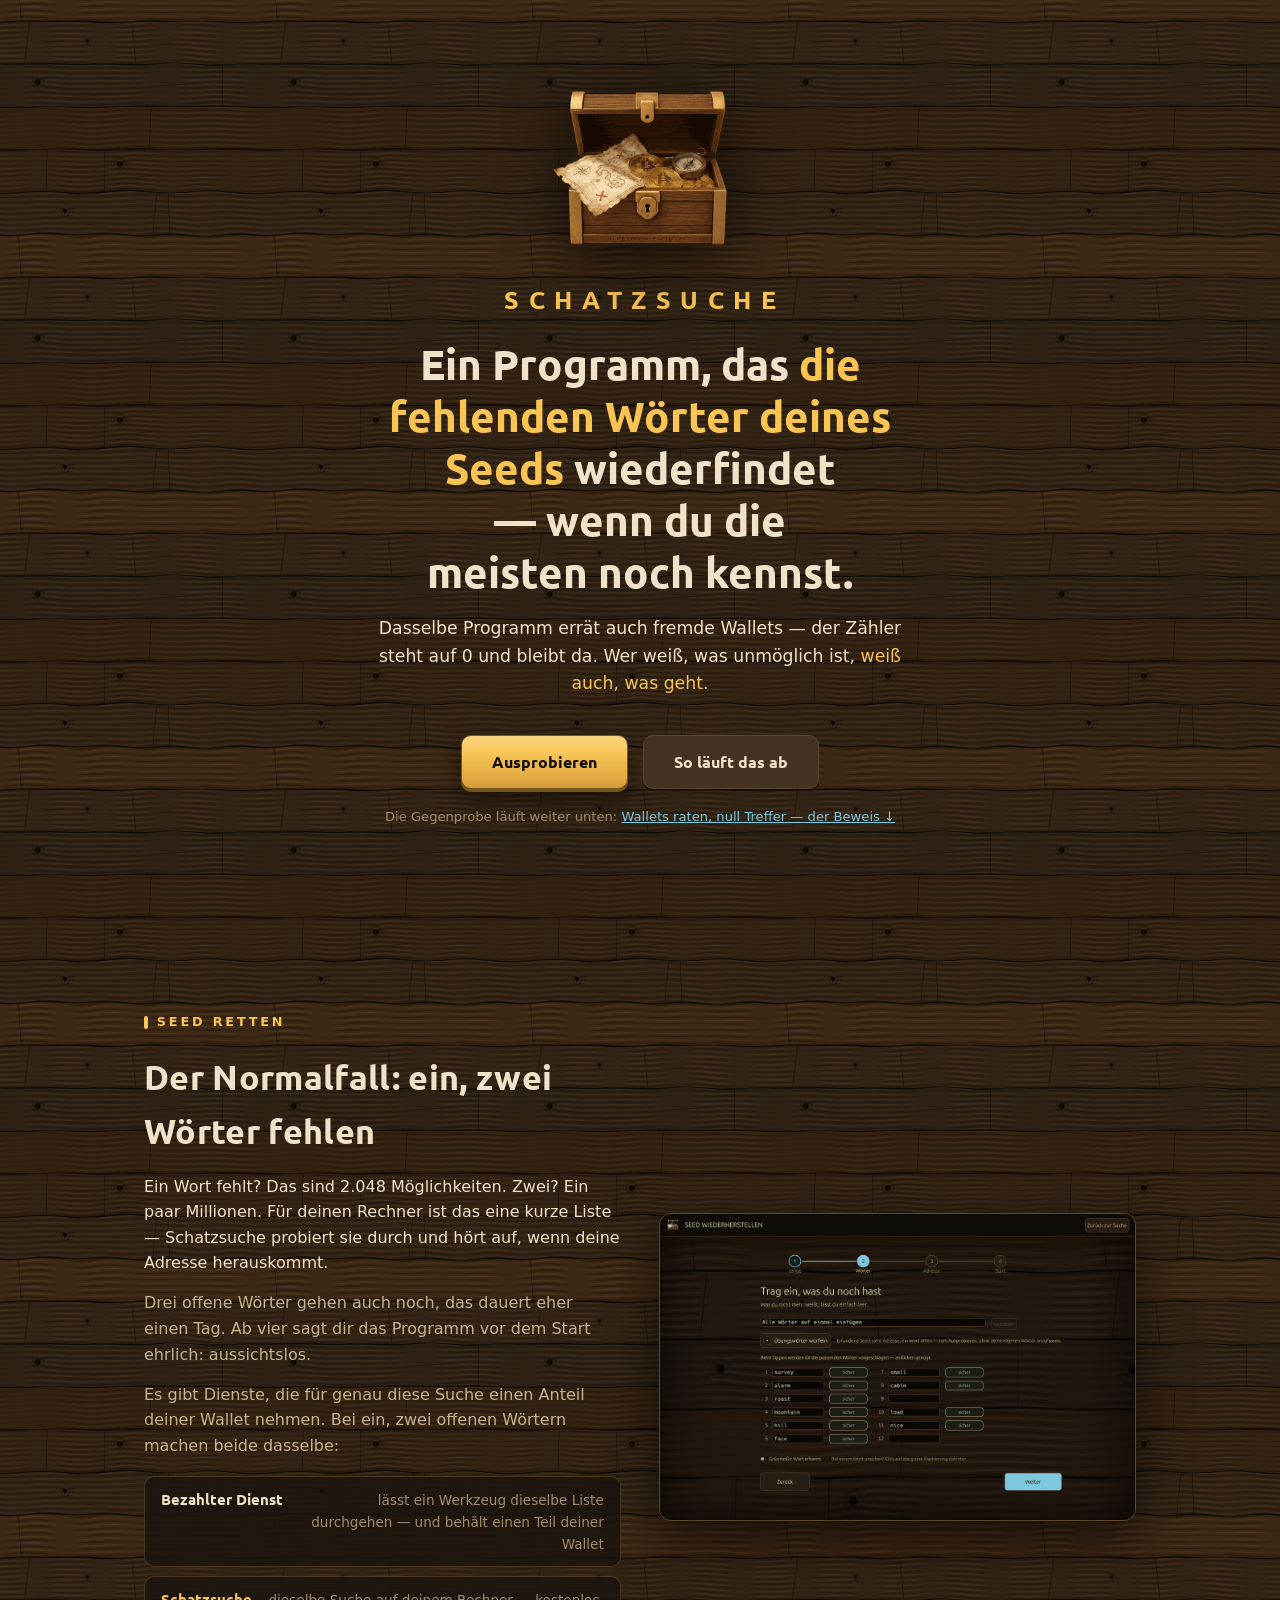
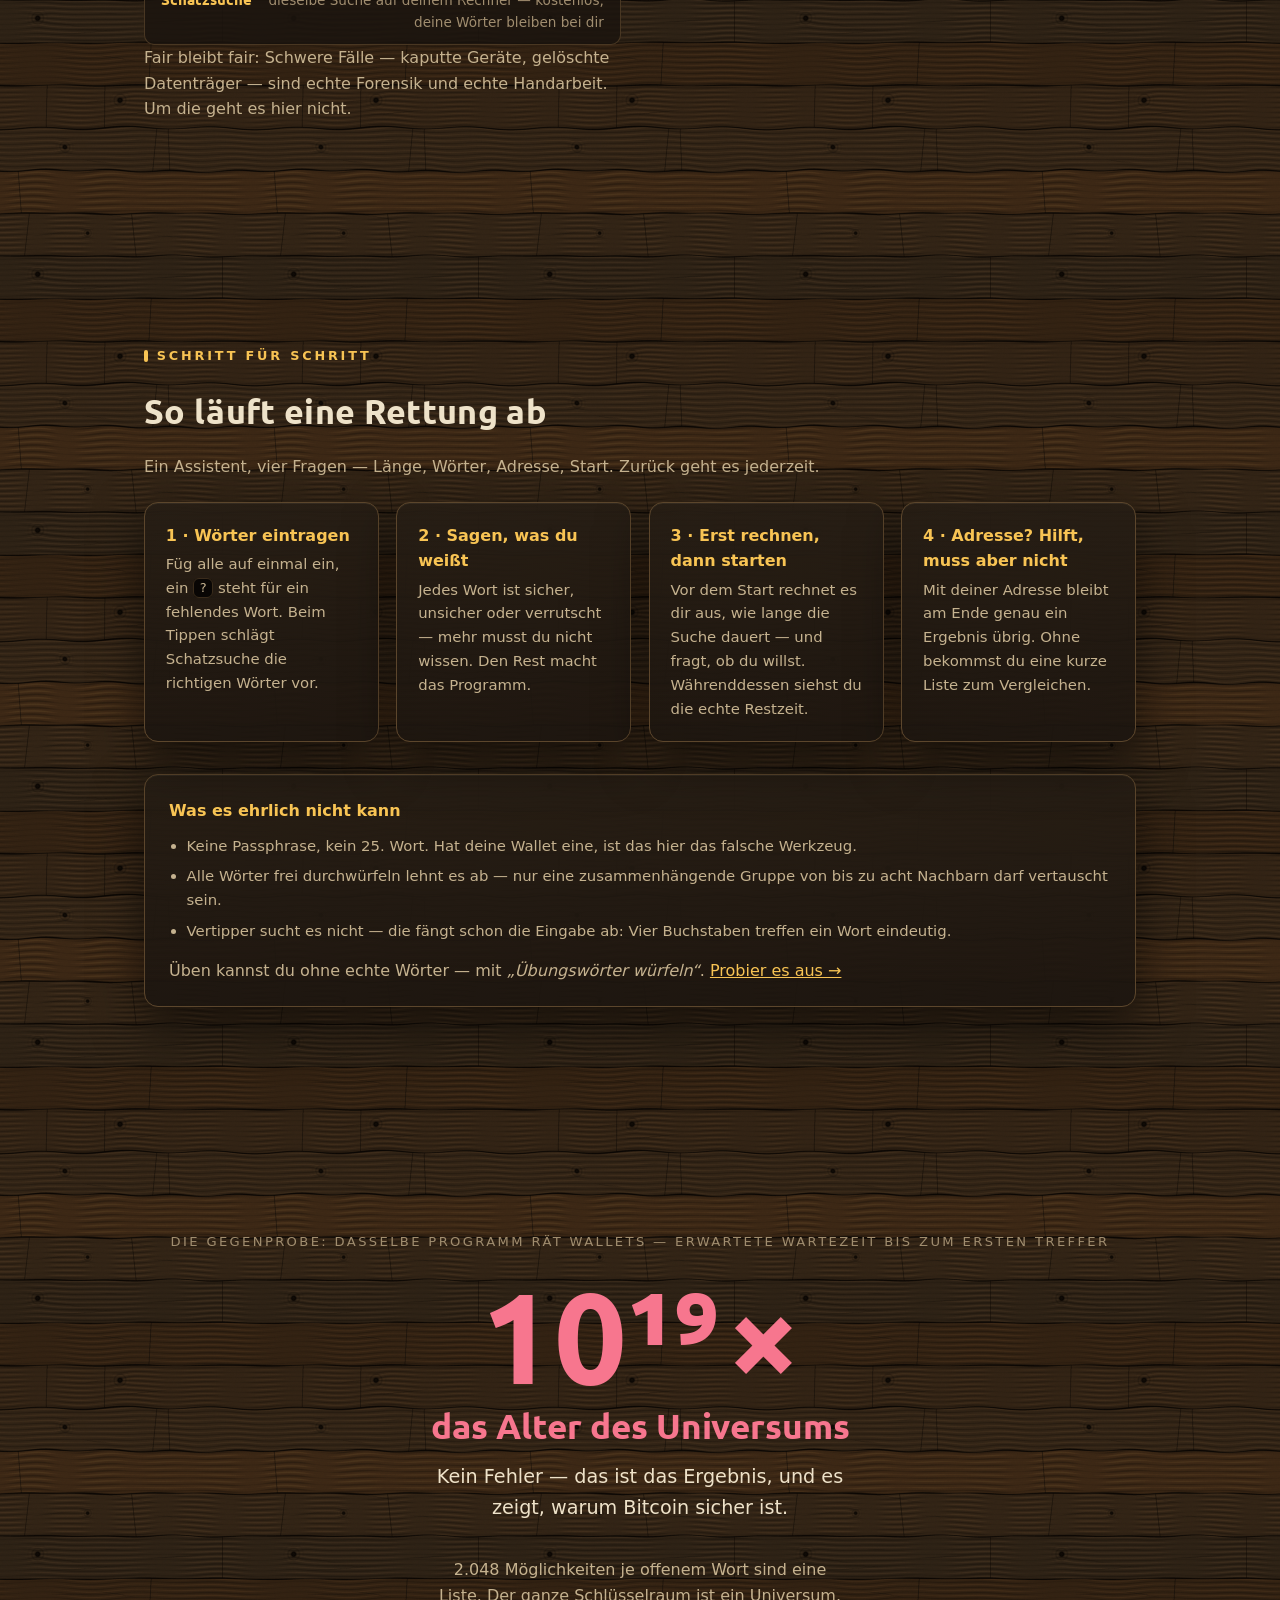
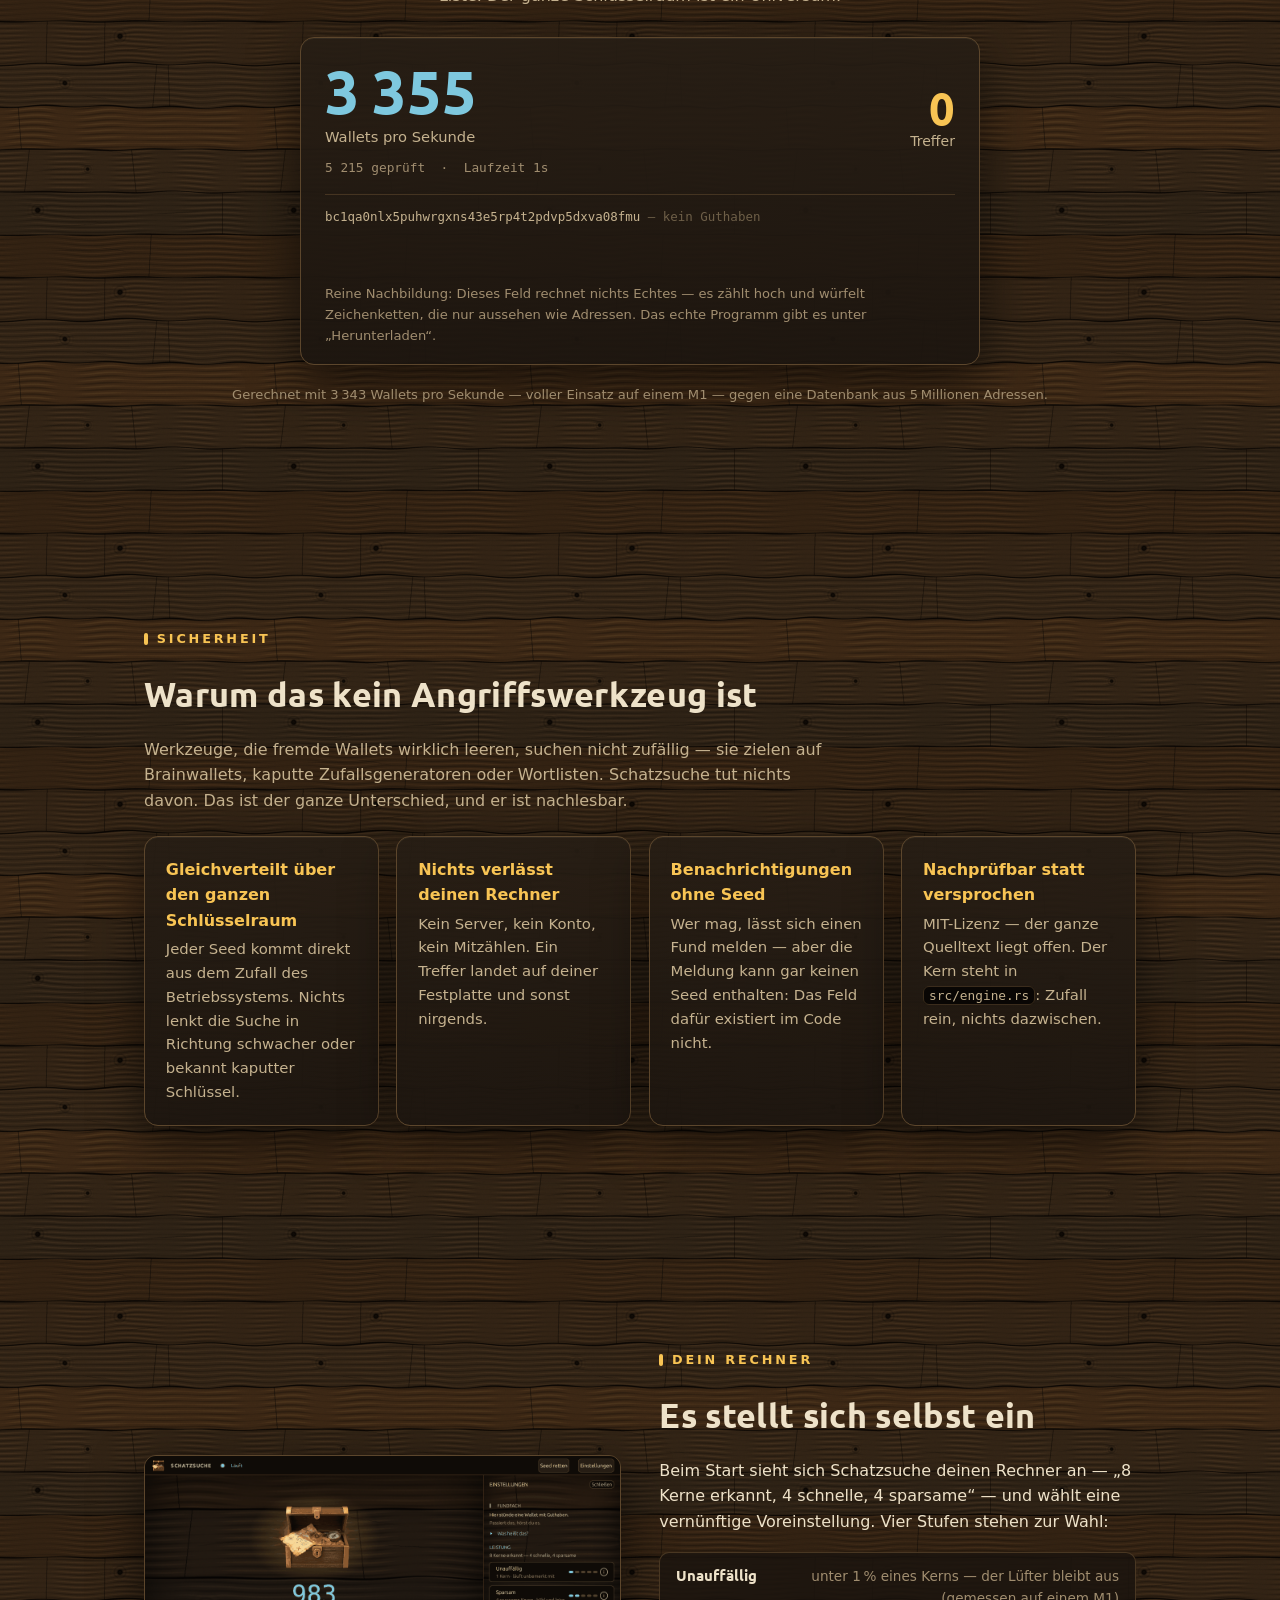
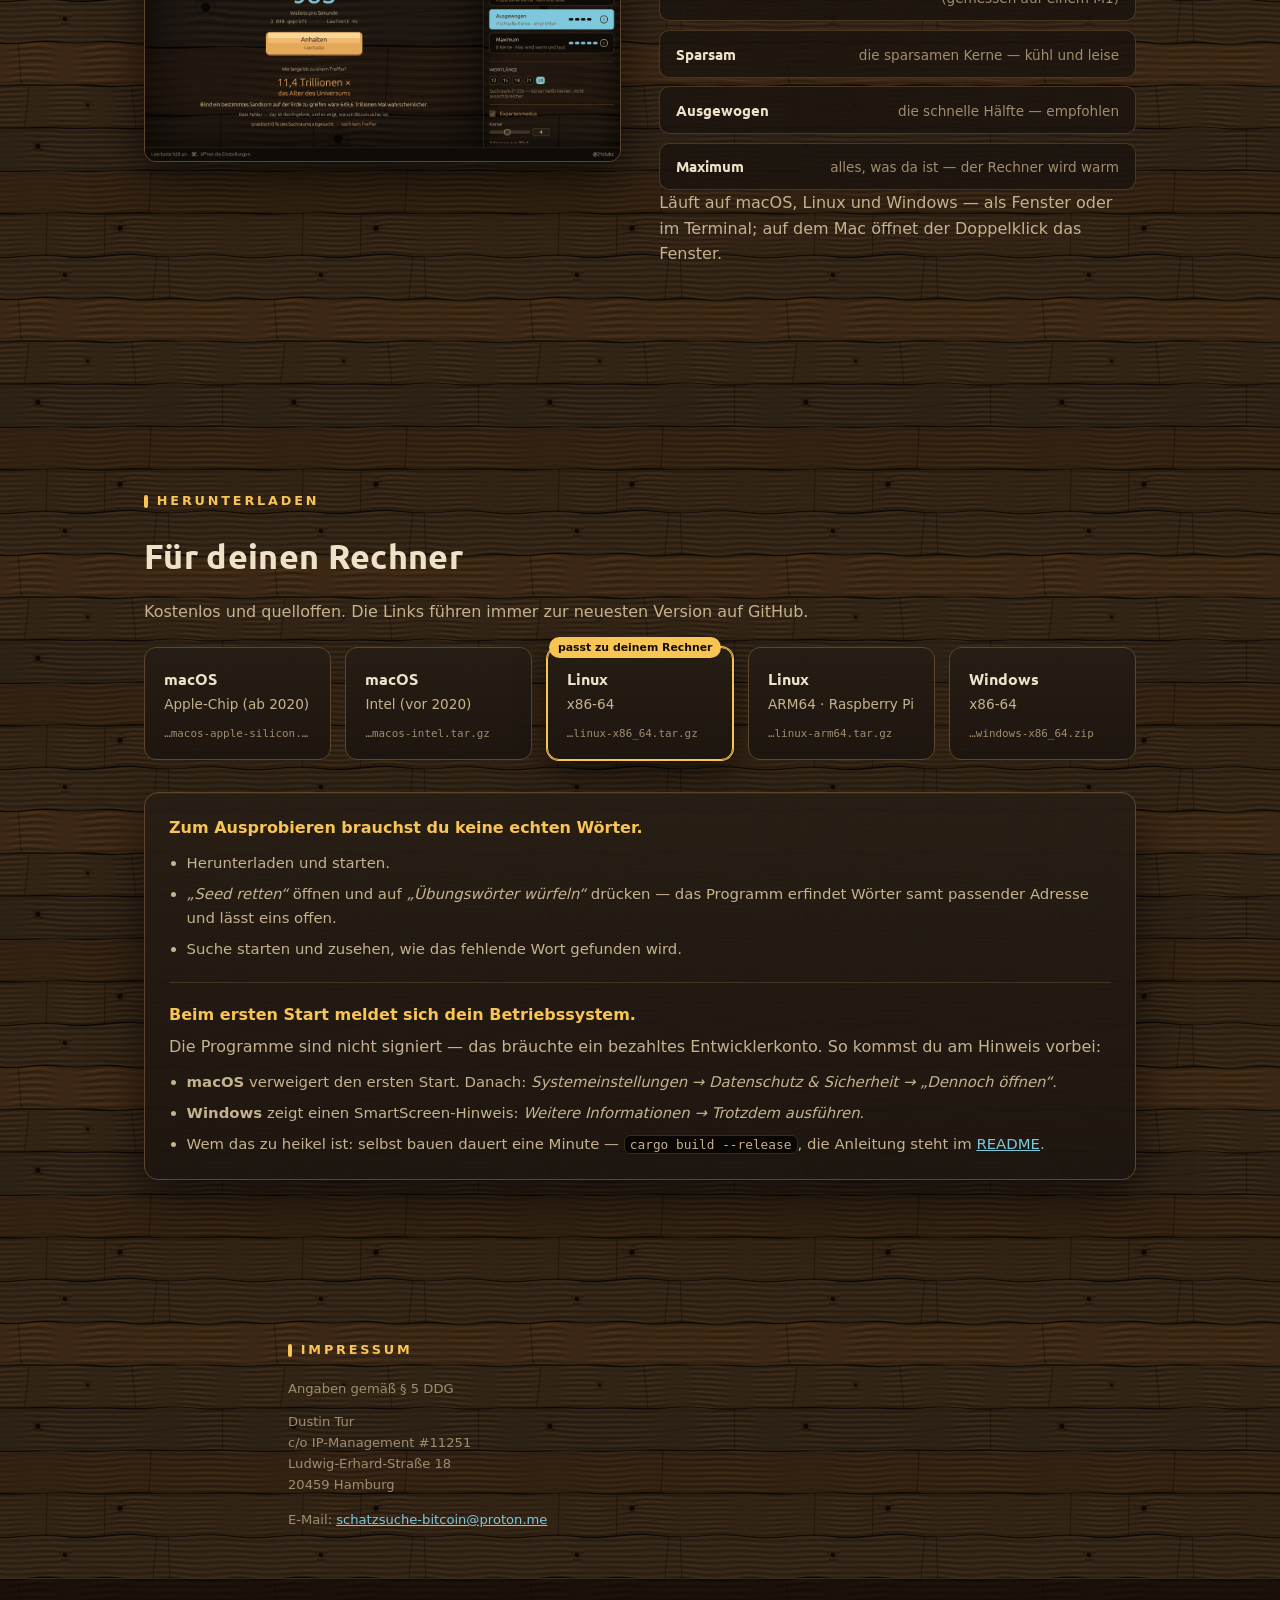
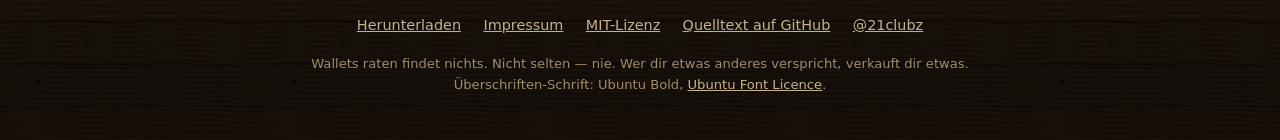
==== commit dd429b93: "Let the rescue lead, and the impossible number vouch for it" ====
--- a/docs/index.html
+++ b/docs/index.html
@@ -3,16 +3,16 @@
 <head>
 <meta charset="utf-8">
 <meta name="viewport" content="width=device-width, initial-scale=1">
-<title>Schatzsuche — errät Bitcoin-Wallets, rettet halb vergessene Seeds</title>
-<meta name="description" content="Schatzsuche errät Bitcoin-Wallets — 3.343 pro Sekunde auf einem M1 — und beweist damit, dass das nicht funktioniert. Kennst du die meisten Wörter deines Seeds noch, findet es den Rest: gratis, offen, ohne Anteil. Zum Üben mit erfundenen Wörtern.">
+<title>Schatzsuche — findet die fehlenden Wörter deines Bitcoin-Seeds</title>
+<meta name="description" content="Kennst du die meisten Wörter deines Seeds noch, findet Schatzsuche den Rest: auf deinem Rechner, gratis, ohne Anteil. Zum Üben mit erfundenen Wörtern. Die Gegenprobe — Wallets raten, 3.343 pro Sekunde auf einem M1 — zeigt, dass es sonst keine Abkürzung gibt.">
 <link rel="canonical" href="https://21clubz.github.io/schatzsuche/">
 <meta name="theme-color" content="#0f0b07">
 <meta property="og:type" content="website">
 <meta property="og:url" content="https://21clubz.github.io/schatzsuche/">
 <meta property="og:locale" content="de_DE">
 <meta property="og:site_name" content="Schatzsuche">
-<meta property="og:title" content="Schatzsuche — ein Programm, das Bitcoin-Wallets errät">
-<meta property="og:description" content="…und dabei beweist, dass das nicht funktioniert. Erwartete Wartezeit bis zum ersten Treffer: 10¹⁹ × das Alter des Universums. Kennst du die meisten Wörter deines Seeds noch, findet es den Rest — gratis, offen, ohne Anteil.">
+<meta property="og:title" content="Schatzsuche — findet die fehlenden Wörter deines Seeds">
+<meta property="og:description" content="Kennst du die meisten Wörter noch, ist der Rest eine Liste — Schatzsuche geht sie durch, auf deinem Rechner, ohne Anteil. Die Gegenprobe: Beim Wallet-Raten wäre der erste Treffer nach 10¹⁹ × dem Alter des Universums fällig.">
 <meta property="og:image" content="https://21clubz.github.io/schatzsuche/assets/og-card.png">
 <meta property="og:image:width" content="1200">
 <meta property="og:image:height" content="630">
@@ -152,13 +152,6 @@
 .thenumber .huge small { display: block; font-size: clamp(1.15rem, 4vw, 2.2rem); margin-top: .5rem; }
 .thenumber .quote { max-width: 34ch; font-size: clamp(1rem, 2.4vw, 1.2rem); }
 
-/* ------- 3 · Zwei Türen ------- */
-.doors { display: grid; grid-template-columns: repeat(auto-fit, minmax(260px, 1fr)); gap: 1.2rem; }
-.door { padding: 1.7rem 1.6rem; text-align: center; }
-.door img { width: 108px; margin: 0 auto .9rem; filter: drop-shadow(0 8px 18px rgba(0,0,0,.6)); }
-.door h2 { color: var(--gold); font-size: 1.25rem; margin-bottom: .55rem; }
-.door p { color: var(--dim); font-size: .95rem; }
-
 /* ------- Text + Bild nebeneinander ------- */
 .split { display: grid; grid-template-columns: 1fr 1fr; gap: 2.4rem; align-items: center; }
 .split .shot { border-radius: 12px; border: 1px solid var(--frame); box-shadow: 0 18px 50px rgba(0,0,0,.6); }
@@ -233,7 +226,7 @@
   "downloadUrl": "https://github.com/21clubz/schatzsuche/releases/latest",
   "author": { "@type": "Person", "name": "21clubz", "url": "https://x.com/21clubz" },
   "inLanguage": "de",
-  "description": "Errät Bitcoin-Wallets, um zu zeigen, dass das nicht funktioniert — und findet die restlichen Wörter eines Seeds, wenn die meisten noch bekannt sind. Kostenlos auf dem eigenen Rechner."
+  "description": "Findet die restlichen Wörter eines Bitcoin-Seeds, wenn die meisten noch bekannt sind — kostenlos auf dem eigenen Rechner. Errät außerdem Wallets aus dem Zufall und zeigt damit, dass es keine Abkürzung gibt."
 }
 </script>
 </head>
@@ -243,11 +236,98 @@
 <section class="hero">
   <img class="chest" src="assets/icon.png" alt="Eine offene Holztruhe mit Karte, Kompass und Goldmünzen — das Zeichen von Schatzsuche" width="512" height="512">
   <div class="wordmark">SCHATZSUCHE</div>
-  <h1>Ein Programm, das Bitcoin-Wallets errät — <em>und dabei beweist, dass das nicht funktioniert.</em></h1>
-  <p style="max-width:46ch; font-size:1.08rem">Aber wenn du die meisten Wörter deines Seeds noch
-  kennst, <em style="font-style:normal; color:var(--gold)">findet dieselbe Maschine den Rest</em>.</p>
-
-  <div class="demo panel">
+  <h1>Ein Programm, das <em>die fehlenden Wörter deines Seeds</em> wiederfindet — wenn du die
+  meisten noch kennst.</h1>
+  <p style="max-width:48ch; font-size:1.08rem">Dasselbe Programm errät auch fremde Wallets — der
+  Zähler steht auf 0 und bleibt da. Wer weiß, was unmöglich ist,
+  <em style="font-style:normal; color:var(--gold)">weiß auch, was geht</em>.</p>
+
+  <div class="cta-row">
+    <a class="btn btn-gold" href="#herunterladen">Ausprobieren</a>
+    <a class="btn btn-wood" href="#ablauf">So läuft das ab</a>
+  </div>
+  <p class="fineprint">Die Gegenprobe läuft weiter unten:
+  <a href="#beweis">Wallets raten, null Treffer — der Beweis&nbsp;↓</a></p>
+</section>
+
+<!-- 2 · Der Normalfall -->
+<section id="seed-retten">
+  <div class="wrap split">
+    <div>
+      <div class="cap reveal">Seed retten</div>
+      <h2 class="reveal">Der Normalfall: ein, zwei Wörter fehlen</h2>
+      <p class="reveal">Ein Wort fehlt? Das sind 2.048 Möglichkeiten. Zwei? Ein paar Millionen.
+      Für deinen Rechner ist das eine kurze Liste — Schatzsuche probiert sie durch und hört auf,
+      wenn deine Adresse herauskommt.</p>
+      <p class="dimtext reveal">Drei offene Wörter gehen auch noch, das dauert eher einen Tag.
+      Ab vier sagt dir das Programm vor dem Start ehrlich: aussichtslos.</p>
+      <p class="dimtext reveal">Es gibt Dienste, die für genau diese Suche einen Anteil deiner
+      Wallet nehmen. Bei ein, zwei offenen Wörtern machen beide dasselbe:</p>
+      <ul class="tiers reveal">
+        <li><span class="name">Bezahlter Dienst</span><span class="desc">lässt ein Werkzeug dieselbe Liste durchgehen — und behält einen Teil deiner Wallet</span></li>
+        <li><span class="name" style="color:var(--gold)">Schatzsuche</span><span class="desc">dieselbe Suche auf deinem Rechner — kostenlos, deine Wörter bleiben bei dir</span></li>
+      </ul>
+      <p class="dimtext reveal">Fair bleibt fair: Schwere Fälle — kaputte Geräte, gelöschte
+      Datenträger — sind echte Forensik und echte Handarbeit. Um die geht es hier nicht.</p>
+    </div>
+    <img class="shot reveal" src="assets/recover.png" alt="Die Seed-Rettung in Schatzsuche: nummerierte Felder für die Wörter, erkannte Wörter grün markiert" width="1180" height="760" loading="lazy">
+  </div>
+</section>
+
+<!-- 3 · So läuft eine Rettung ab -->
+<section id="ablauf">
+  <div class="wrap">
+    <div class="cap reveal">Schritt für Schritt</div>
+    <h2 class="reveal">So läuft eine Rettung ab</h2>
+    <p class="dimtext reveal" style="max-width:44rem">Ein Assistent, vier Fragen — Länge, Wörter,
+    Adresse, Start. Zurück geht es jederzeit.</p>
+    <div class="proofs">
+      <div class="proof panel reveal">
+        <b>1 · Wörter eintragen</b>
+        <p>Füg alle auf einmal ein, ein <code>?</code> steht für ein fehlendes Wort. Beim Tippen
+        schlägt Schatzsuche die richtigen Wörter vor.</p>
+      </div>
+      <div class="proof panel reveal">
+        <b>2 · Sagen, was du weißt</b>
+        <p>Jedes Wort ist sicher, unsicher oder verrutscht — mehr musst du nicht wissen.
+        Den Rest macht das Programm.</p>
+      </div>
+      <div class="proof panel reveal">
+        <b>3 · Erst rechnen, dann starten</b>
+        <p>Vor dem Start rechnet es dir aus, wie lange die Suche dauert — und fragt, ob du willst.
+        Währenddessen siehst du die echte Restzeit.</p>
+      </div>
+      <div class="proof panel reveal">
+        <b>4 · Adresse? Hilft, muss aber nicht</b>
+        <p>Mit deiner Adresse bleibt am Ende genau ein Ergebnis übrig. Ohne bekommst du eine
+        kurze Liste zum Vergleichen.</p>
+      </div>
+    </div>
+    <div class="honest panel reveal">
+      <b style="color:var(--gold)">Was es ehrlich nicht kann</b>
+      <ul>
+        <li>Keine Passphrase, kein 25. Wort. Hat deine Wallet eine, ist das hier das falsche
+        Werkzeug.</li>
+        <li>Alle Wörter frei durchwürfeln lehnt es ab — nur eine zusammenhängende Gruppe von bis
+        zu acht Nachbarn darf vertauscht sein.</li>
+        <li>Vertipper sucht es nicht — die fängt schon die Eingabe ab: Vier Buchstaben treffen
+        ein Wort eindeutig.</li>
+      </ul>
+      <p class="dimtext" style="margin-top:.9rem">Üben kannst du ohne echte Wörter — mit
+      <i>„Übungswörter würfeln“</i>. <a href="#herunterladen" style="color:var(--gold)">Probier es
+      aus&nbsp;→</a></p>
+    </div>
+  </div>
+</section>
+
+<!-- 4 · Der Beweis -->
+<section class="thenumber" id="beweis">
+  <div class="lead reveal">Die Gegenprobe: Dasselbe Programm rät Wallets — erwartete Wartezeit bis zum ersten Treffer</div>
+  <div class="huge reveal">10¹⁹&#8202;×<small>das Alter des Universums</small></div>
+  <p class="quote reveal">Kein Fehler — das ist das Ergebnis, und es zeigt, warum Bitcoin sicher ist.</p>
+  <p class="dimtext reveal" style="max-width:40ch">2.048 Möglichkeiten je offenem Wort sind eine
+  Liste. Der ganze Schlüsselraum ist ein Universum.</p>
+  <div class="demo panel reveal">
     <div class="demo-grid">
       <div>
         <div class="bignum" id="rate">3&#8201;343</div>
@@ -261,72 +341,10 @@
     </div>
     <div class="ticker" id="ticker" aria-hidden="true"></div>
     <p class="fineprint demo-note">Reine Nachbildung: Dieses Feld rechnet nichts Echtes — es zählt hoch und
-    würfelt Zeichenketten, die nur aussehen wie Adressen. Das echte Programm gibt es unten.</p>
-  </div>
-
-  <div class="cta-row">
-    <a class="btn btn-gold" href="#herunterladen">Ausprobieren</a>
-    <a class="btn btn-wood" href="https://github.com/21clubz/schatzsuche">Quelltext ansehen</a>
-  </div>
-</section>
-
-<!-- 2 · Die Zahl -->
-<section class="thenumber">
-  <div class="lead reveal">Erwartete Wartezeit bis zum ersten Treffer</div>
-  <div class="huge reveal">10¹⁹&#8202;×<small>das Alter des Universums</small></div>
-  <p class="quote reveal">Kein Fehler — das ist das Ergebnis, und es zeigt, warum Bitcoin sicher ist.</p>
-  <p class="dimtext reveal" style="max-width:40ch">Die einzige Abkürzung ist dein Gedächtnis:
-  Kennst du die meisten Wörter deines Seeds noch, schrumpft das Universum auf eine Liste.</p>
+    würfelt Zeichenketten, die nur aussehen wie Adressen. Das echte Programm gibt es unter „Herunterladen“.</p>
+  </div>
   <p class="fineprint reveal">Gerechnet mit 3&#8201;343 Wallets pro Sekunde — voller Einsatz auf einem M1 —
   gegen eine Datenbank aus 5&#8201;Millionen Adressen.</p>
-</section>
-
-<!-- 3 · Zwei Türen -->
-<section>
-  <div class="wrap">
-    <div class="cap reveal">Zwei Türen</div>
-    <div class="doors">
-      <div class="door panel reveal">
-        <img src="assets/door-search.png" alt="Eine Holztür mit Kompassrose — die Tür zur Zufallssuche" width="256" height="256">
-        <h2>Wallets würfeln</h2>
-        <p>Echte BIP-39-Seeds aus dem Zufall des Betriebssystems, abgeleitet und gegen fünf Millionen
-        Adressen mit Guthaben geprüft. Der Trefferzähler steht auf 0 und bleibt da — genau das ist
-        der Beweis.</p>
-      </div>
-      <div class="door panel reveal">
-        <img src="assets/door-recover.png" alt="Eine Holztür mit Schlüssel — die Tür zur Seed-Rettung" width="256" height="256">
-        <h2>Seed retten</h2>
-        <p>Du kennst die meisten deiner Wörter und deine Adresse? Dann ist der Rest kein Zufall mehr,
-        sondern eine Liste, die jemand durchgehen muss. Schatzsuche geht sie durch — auf deinem
-        Rechner.</p>
-      </div>
-    </div>
-  </div>
-</section>
-
-<!-- 4 · Seed retten -->
-<section id="seed-retten">
-  <div class="wrap split">
-    <div>
-      <div class="cap reveal">Die zweite Tür</div>
-      <h2 class="reveal">Halb vergessene Seeds retten</h2>
-      <p class="reveal">Der Normalfall sieht so aus: 21 von 24 Wörtern sitzen, bei dreien bist du dir
-      nicht sicher — und deine Adresse kennst du. Das ist kein Glücksspiel gegen 2²⁵⁶ mehr, sondern
-      eine endliche Liste von Kombinationen. Schatzsuche probiert sie der Reihe nach durch und hört
-      auf, wenn deine Adresse dabei herauskommt.</p>
-      <p class="dimtext reveal">Es gibt Dienste, die dafür einen Anteil deiner Wallet nehmen.
-      In diesem Normalfall machen beide dasselbe:</p>
-      <ul class="tiers reveal">
-        <li><span class="name">Bezahlter Dienst</span><span class="desc">lässt ein Werkzeug über die Liste laufen — und behält einen Teil deiner Wallet</span></li>
-        <li><span class="name" style="color:var(--gold)">Schatzsuche</span><span class="desc">dieselbe Suche auf deinem Rechner — kostenlos und nachlesbar</span></li>
-      </ul>
-      <p class="dimtext reveal">Fair bleibt fair: Schwere Fälle — kaputte Geräte, gelöschte
-      Datenträger — sind echte Forensik und echte Handarbeit. Um die geht es hier nicht.</p>
-      <p class="dimtext reveal">Üben kannst du vorher mit erfundenen Wörtern — ganz ohne deinen
-      echten Seed. <a href="#herunterladen" style="color:var(--gold)">Probier es aus&nbsp;→</a></p>
-    </div>
-    <img class="shot reveal" src="assets/recover.png" alt="Die Seed-Rettung in Schatzsuche: nummerierte Felder für die Wörter, erkannte Wörter grün markiert" width="1180" height="760" loading="lazy">
-  </div>
 </section>
 
 <!-- 5 · Kein Angriffswerkzeug -->
@@ -465,7 +483,7 @@
     <a href="https://github.com/21clubz/schatzsuche">Quelltext auf GitHub</a>
     <a href="https://x.com/21clubz">@21clubz</a>
   </div>
-  <p class="fineprint">Es findet nichts. Nicht selten — nie. Wer dir etwas anderes verspricht, verkauft
+  <p class="fineprint">Wallets raten findet nichts. Nicht selten — nie. Wer dir etwas anderes verspricht, verkauft
   dir etwas.<br>Überschriften-Schrift: Ubuntu Bold, <a href="assets/UBUNTU-FONT-LICENCE.txt">Ubuntu Font Licence</a>.</p>
 </footer>
 
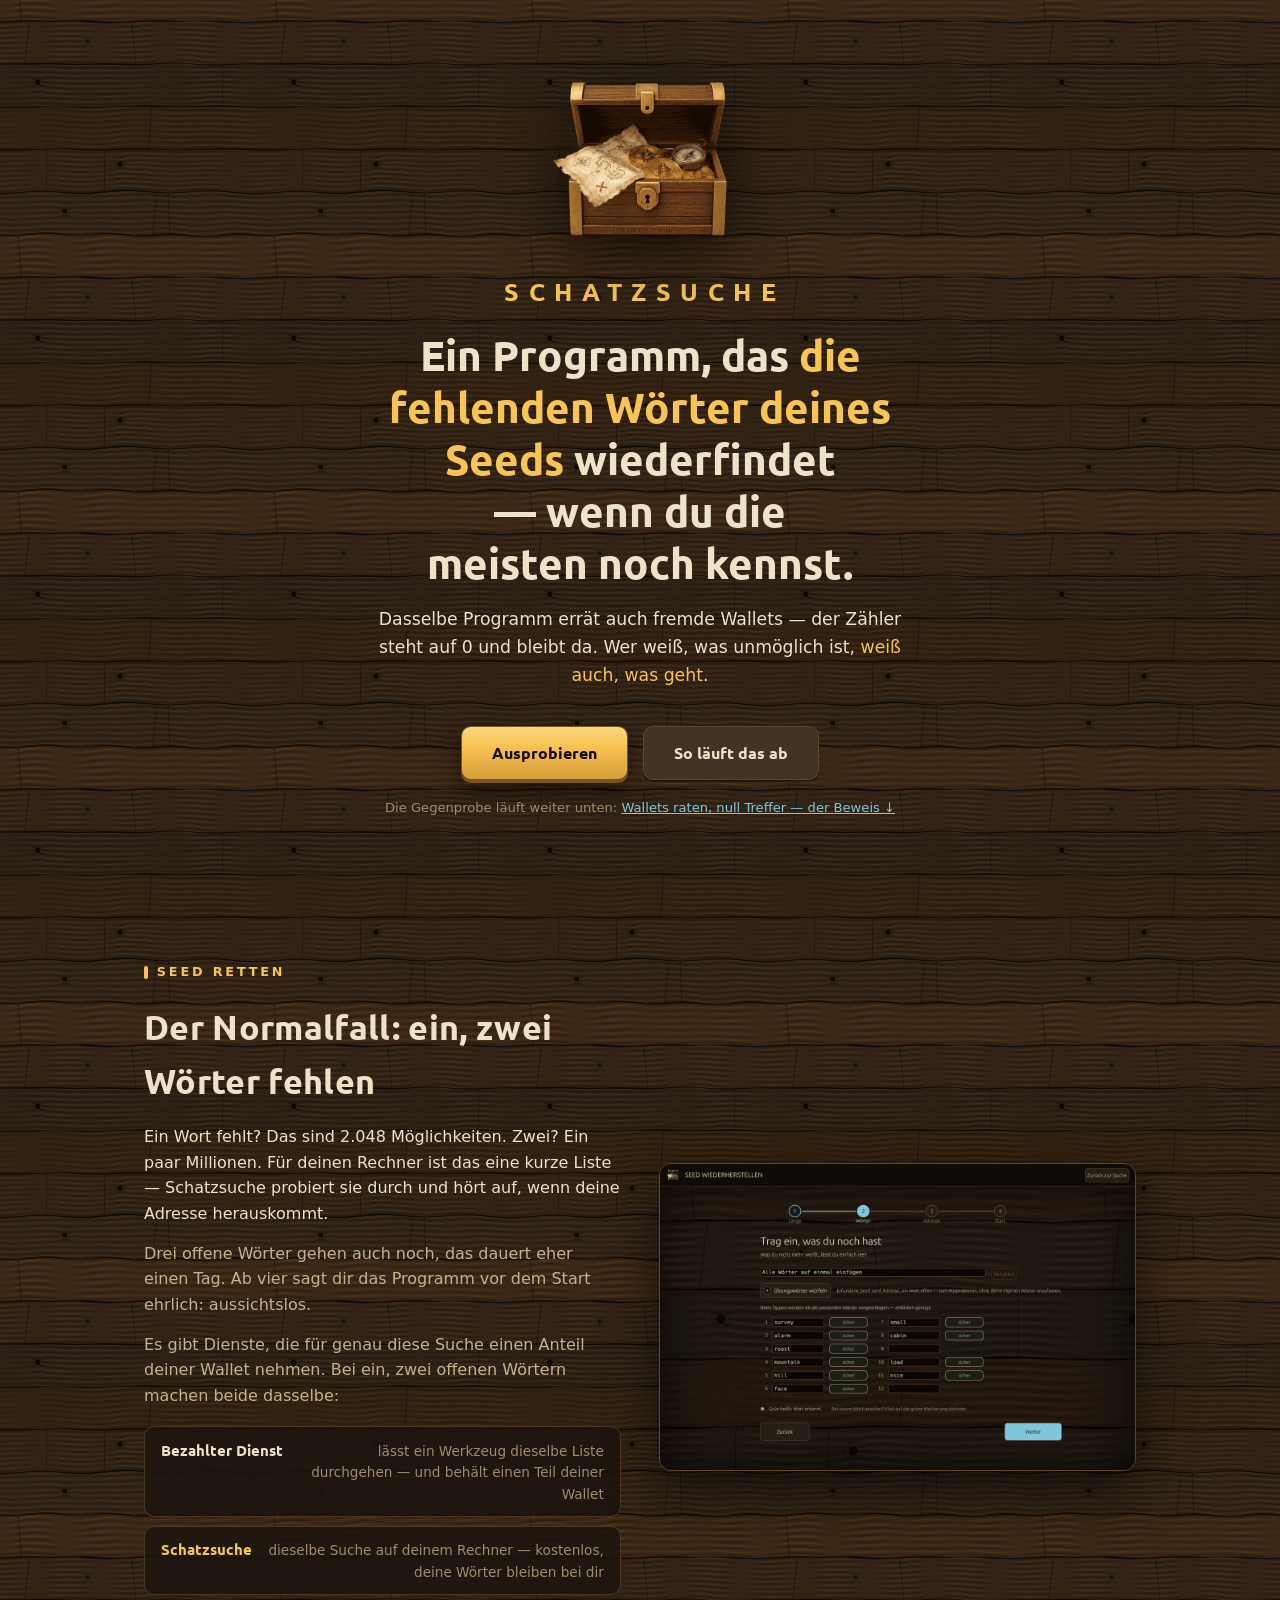
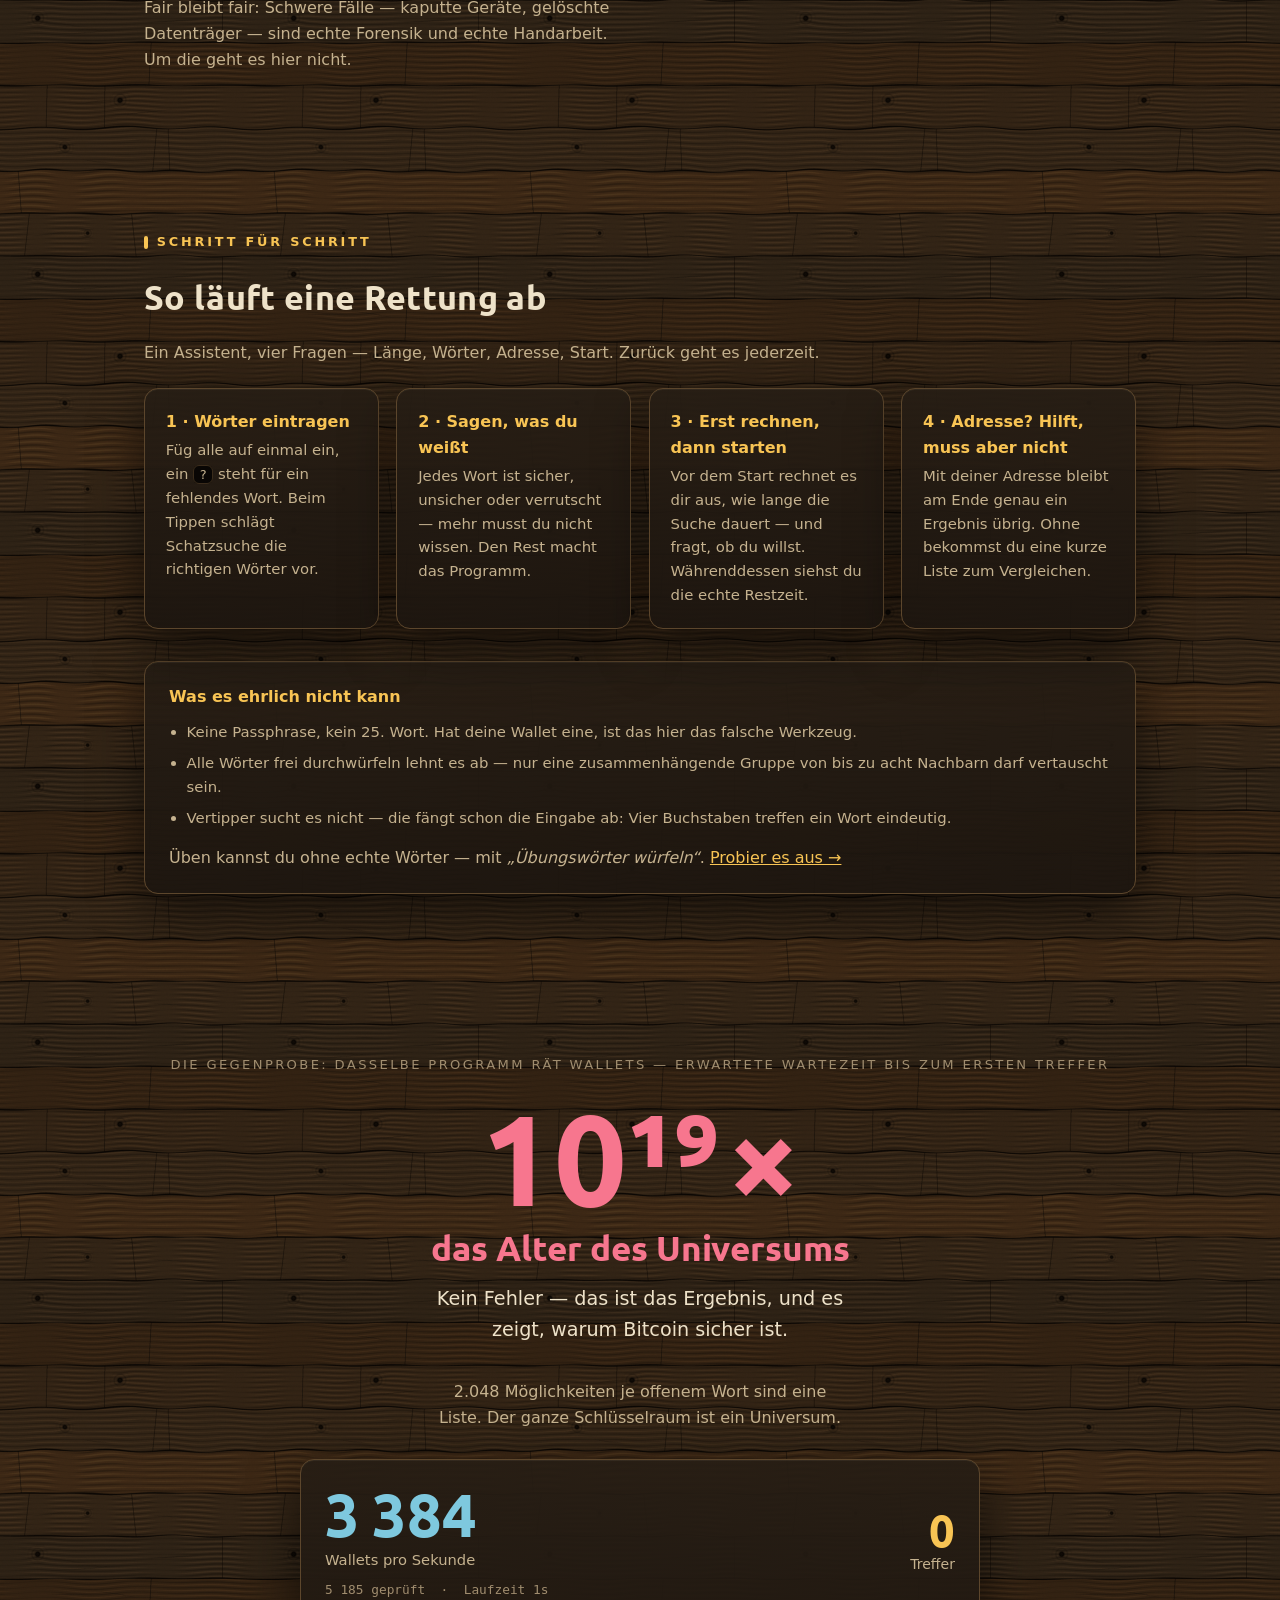
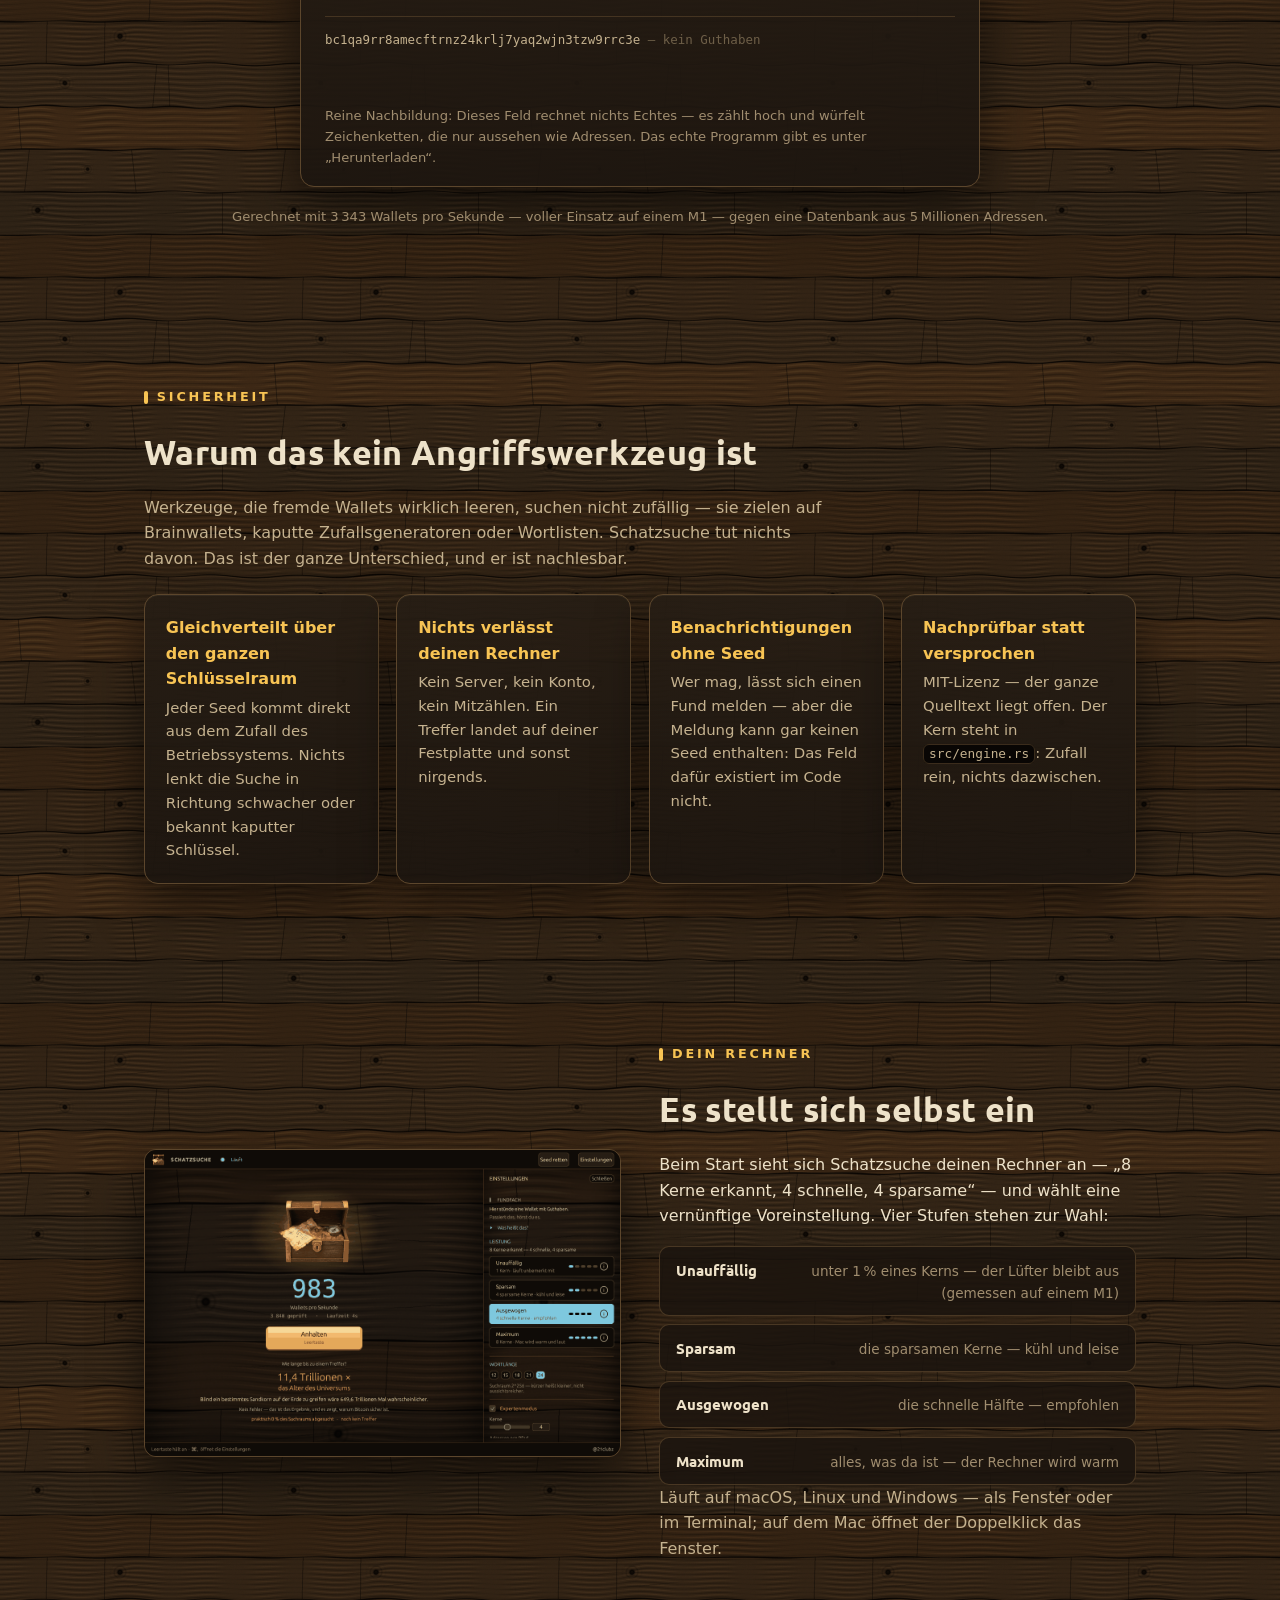
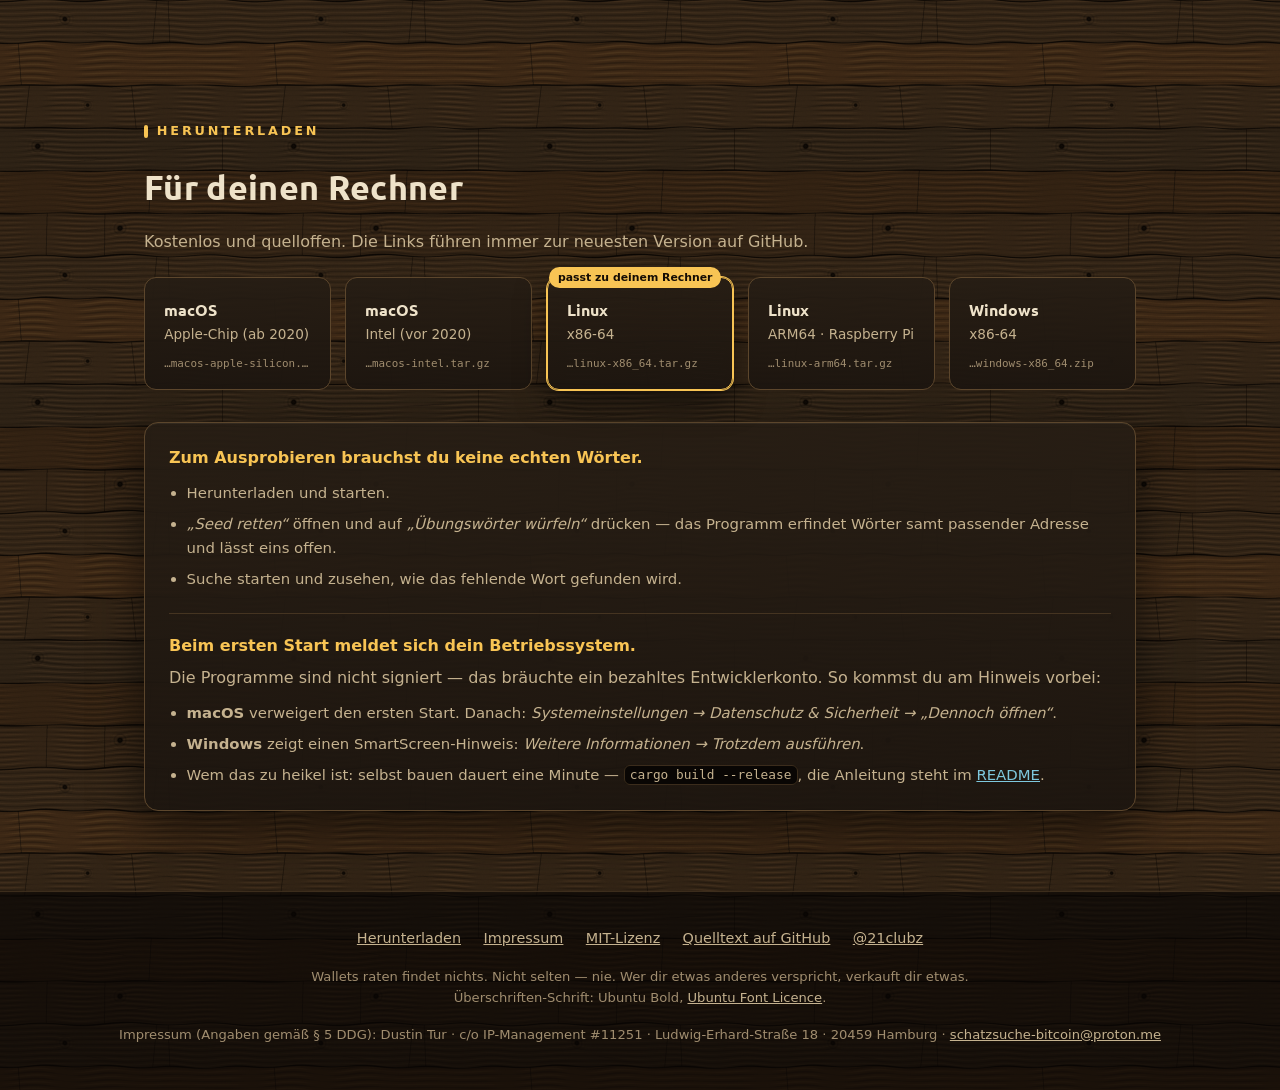
==== commit 4debfcd9: "Tighten the stage, sign in the last line, and let the card tell the new story" ====
--- a/docs/index.html
+++ b/docs/index.html
@@ -60,7 +60,7 @@
 img { max-width: 100%; height: auto; display: block; }
 a { color: var(--blue); }
 
-section { padding: 4rem 1.25rem; padding: clamp(3.5rem, 9vw, 7rem) 1.25rem; }
+section { padding: 3.5rem 1.25rem; padding: clamp(3rem, 7vw, 5rem) 1.25rem; }
 .wrap { max-width: 62rem; margin: 0 auto; }
 .narrow { max-width: 44rem; margin: 0 auto; }
 
@@ -105,8 +105,8 @@
 
 /* ------- 1 · Kopf ------- */
 .hero {
-  min-height: 100vh;
-  min-height: 100svh;
+  min-height: min(100vh, 44rem);
+  min-height: min(100svh, 44rem);
   display: flex; flex-direction: column; align-items: center; justify-content: center;
   text-align: center; gap: 1.1rem; padding-top: 4rem; padding-bottom: 4rem;
 }
@@ -461,20 +461,7 @@
   </div>
 </section>
 
-<!-- 8 · Impressum -->
-<section id="impressum" style="padding-top:3rem; padding-bottom:3rem">
-  <div class="narrow">
-    <div class="cap">Impressum</div>
-    <p class="fineprint">Angaben gemäß § 5 DDG</p>
-    <p class="fineprint" style="margin-top:.7rem">Dustin Tur<br>
-    c/o IP-Management #11251<br>
-    Ludwig-Erhard-Straße 18<br>
-    20459 Hamburg</p>
-    <p class="fineprint">E-Mail: <a href="mailto:schatzsuche-bitcoin@proton.me">schatzsuche-bitcoin@proton.me</a></p>
-  </div>
-</section>
-
-<!-- 9 · Fuß -->
+<!-- 8 · Fuß -->
 <footer>
   <div class="row">
     <a href="#herunterladen">Herunterladen</a>
@@ -485,6 +472,8 @@
   </div>
   <p class="fineprint">Wallets raten findet nichts. Nicht selten — nie. Wer dir etwas anderes verspricht, verkauft
   dir etwas.<br>Überschriften-Schrift: Ubuntu Bold, <a href="assets/UBUNTU-FONT-LICENCE.txt">Ubuntu Font Licence</a>.</p>
+  <p class="fineprint" id="impressum">Impressum (Angaben gemäß § 5 DDG): Dustin Tur · c/o IP-Management #11251 ·
+  Ludwig-Erhard-Straße 18 · 20459 Hamburg · <a href="mailto:schatzsuche-bitcoin@proton.me">schatzsuche-bitcoin@proton.me</a></p>
 </footer>
 
 <script>
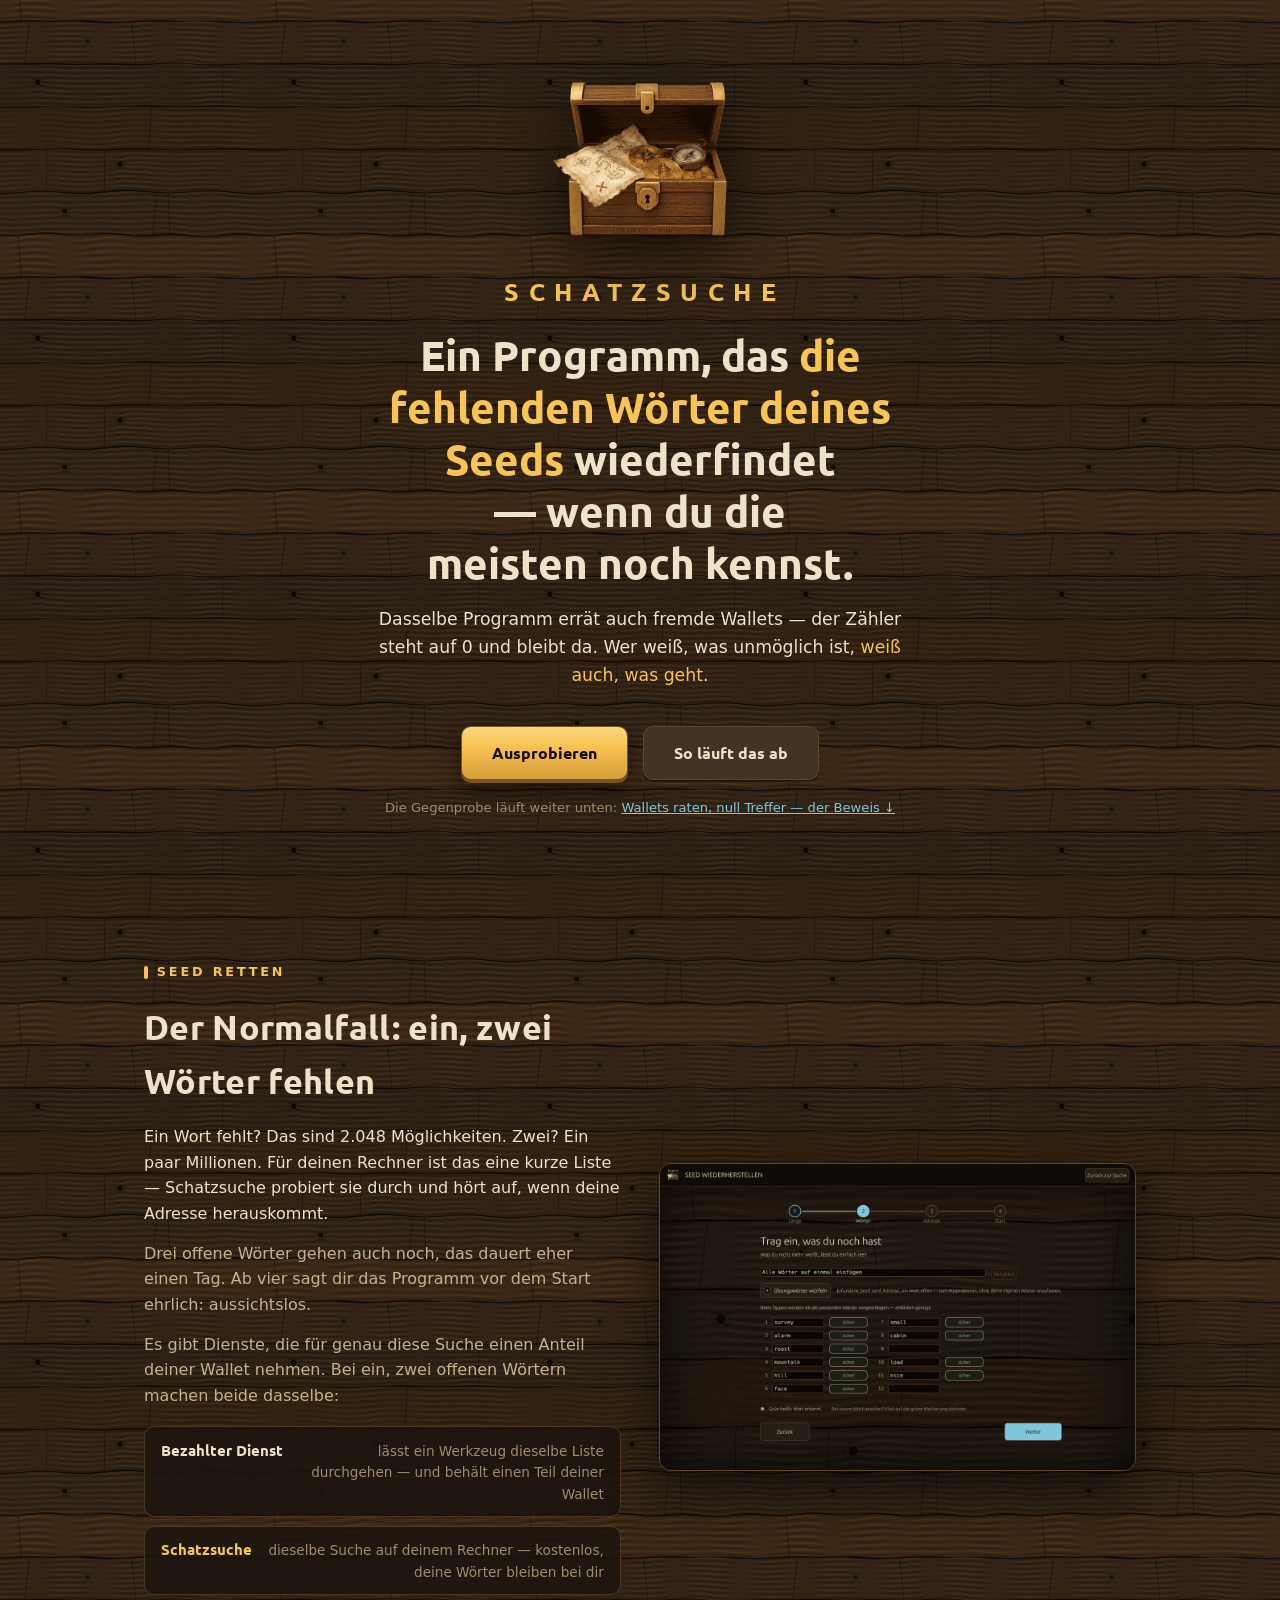
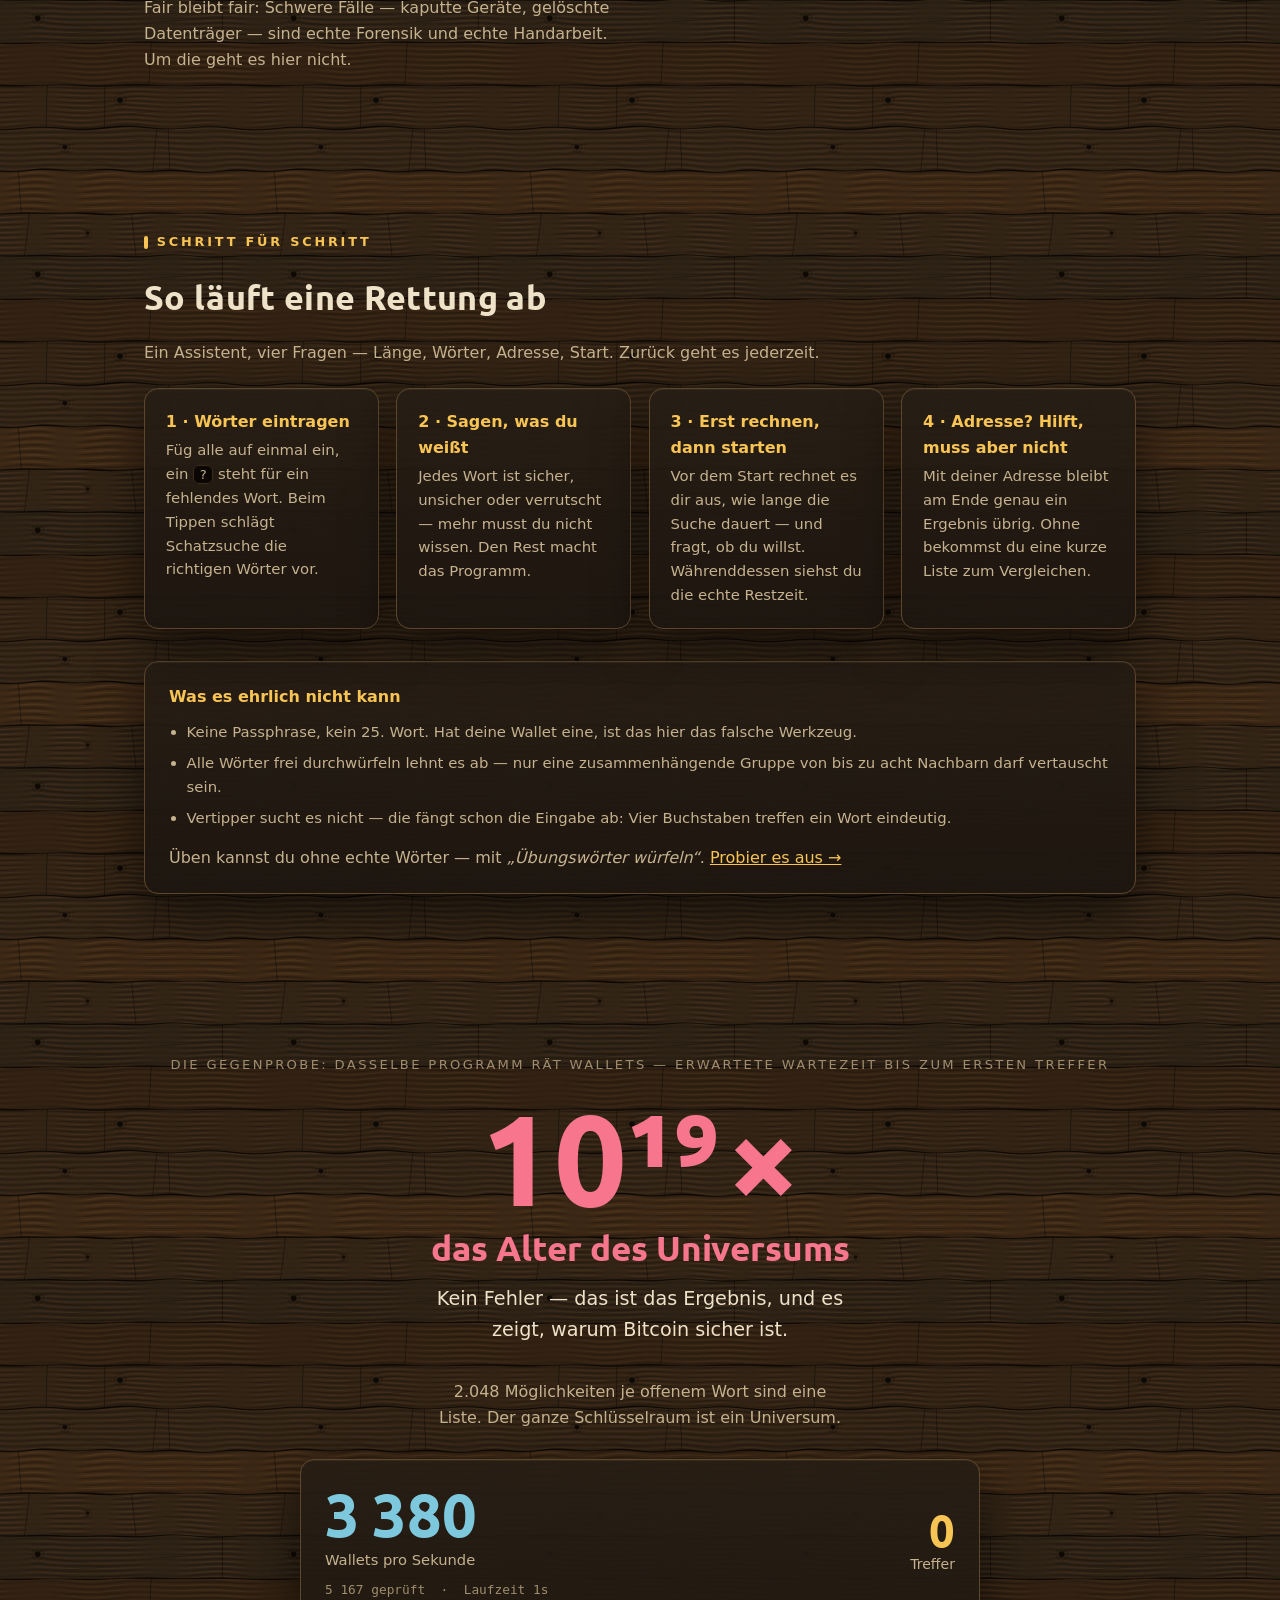
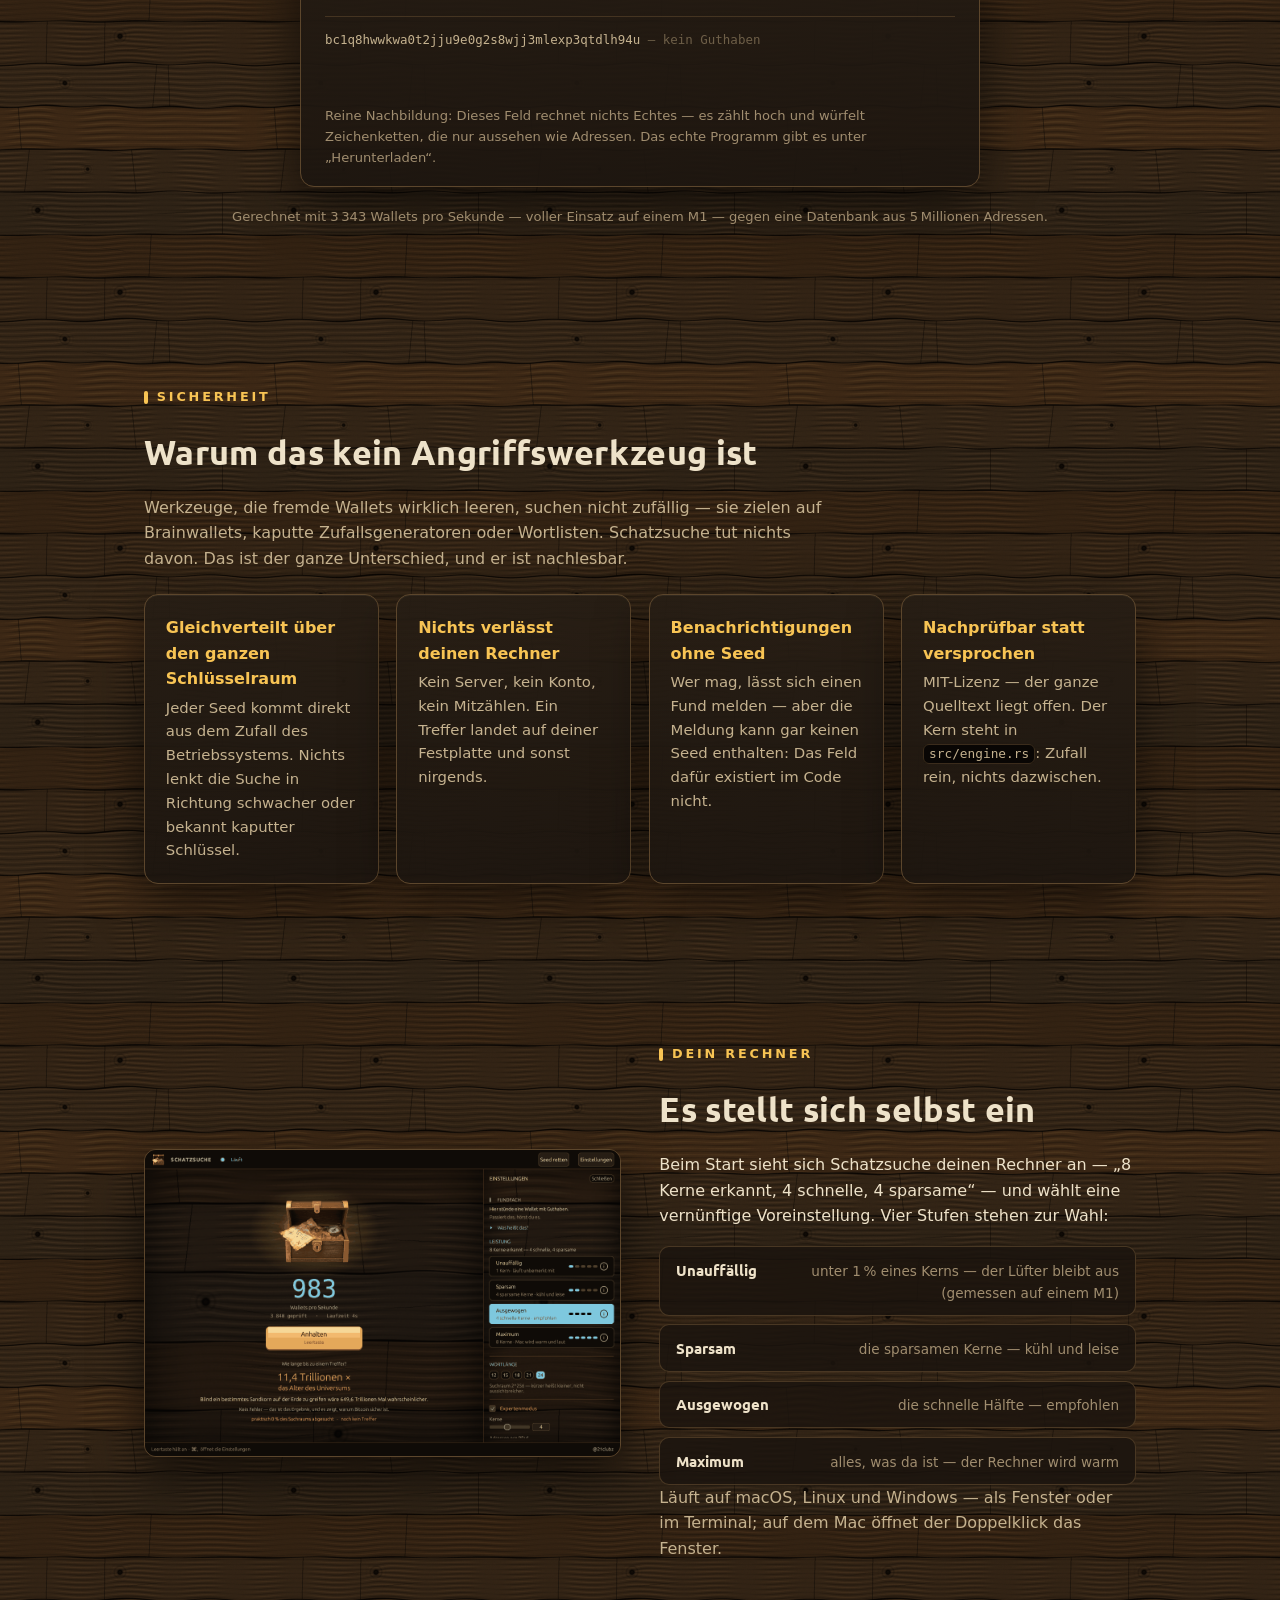
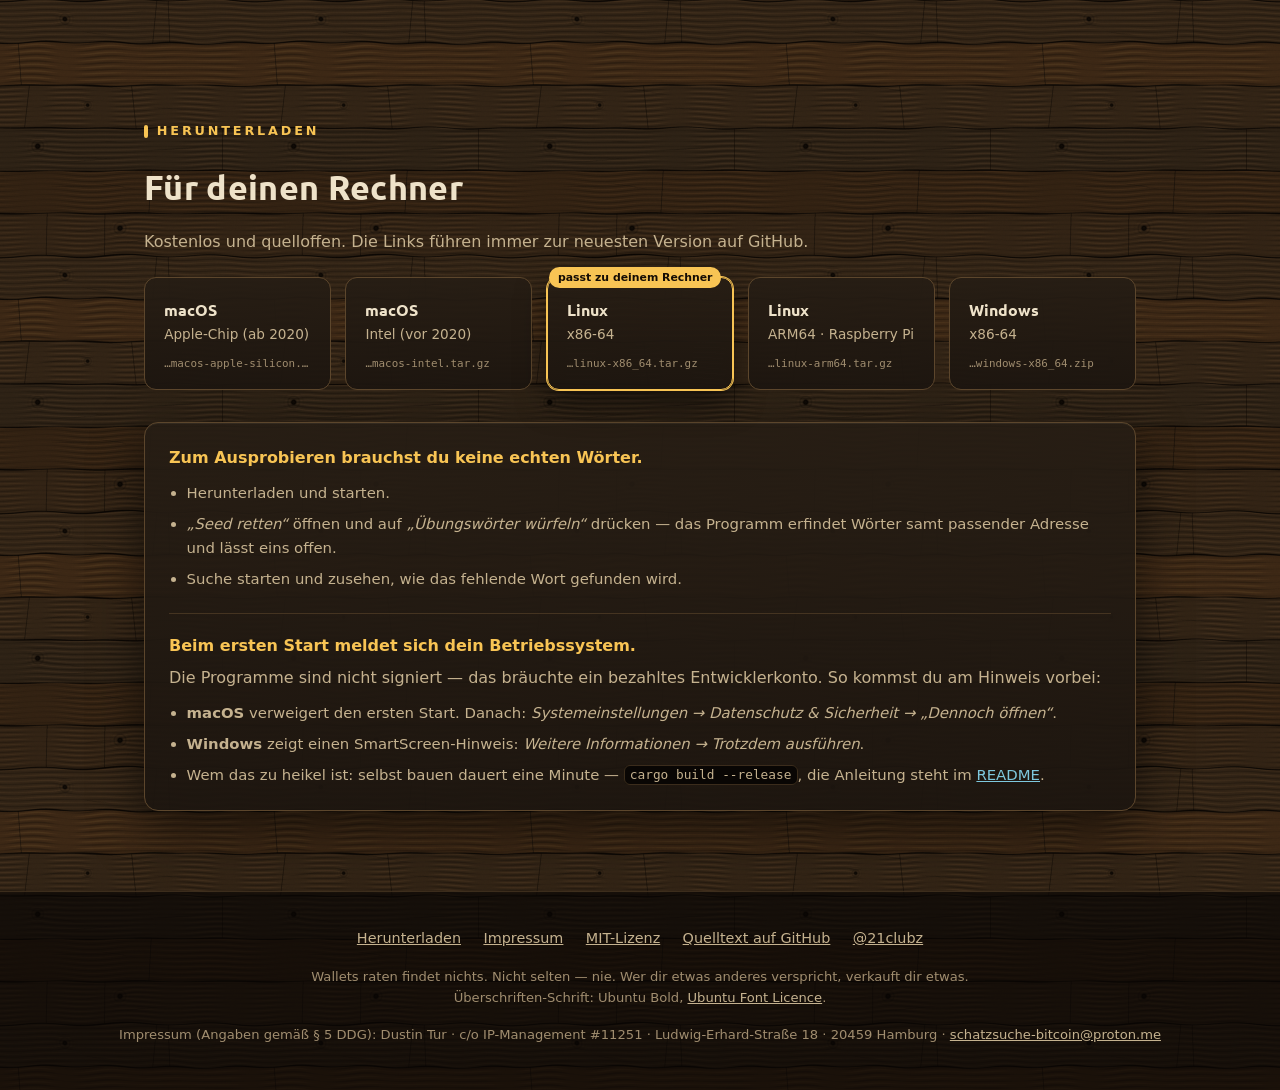
==== commit 2aa97869: "Move in under a name of our own" ====
--- a/docs/index.html
+++ b/docs/index.html
@@ -5,18 +5,18 @@
 <meta name="viewport" content="width=device-width, initial-scale=1">
 <title>Schatzsuche — findet die fehlenden Wörter deines Bitcoin-Seeds</title>
 <meta name="description" content="Kennst du die meisten Wörter deines Seeds noch, findet Schatzsuche den Rest: auf deinem Rechner, gratis, ohne Anteil. Zum Üben mit erfundenen Wörtern. Die Gegenprobe — Wallets raten, 3.343 pro Sekunde auf einem M1 — zeigt, dass es sonst keine Abkürzung gibt.">
-<link rel="canonical" href="https://21clubz.github.io/schatzsuche/">
+<link rel="canonical" href="https://schatzsuche-bitcoin.com/">
 <meta name="theme-color" content="#0f0b07">
 <meta property="og:type" content="website">
-<meta property="og:url" content="https://21clubz.github.io/schatzsuche/">
+<meta property="og:url" content="https://schatzsuche-bitcoin.com/">
 <meta property="og:locale" content="de_DE">
 <meta property="og:site_name" content="Schatzsuche">
 <meta property="og:title" content="Schatzsuche — findet die fehlenden Wörter deines Seeds">
 <meta property="og:description" content="Kennst du die meisten Wörter noch, ist der Rest eine Liste — Schatzsuche geht sie durch, auf deinem Rechner, ohne Anteil. Die Gegenprobe: Beim Wallet-Raten wäre der erste Treffer nach 10¹⁹ × dem Alter des Universums fällig.">
-<meta property="og:image" content="https://21clubz.github.io/schatzsuche/assets/og-card.png">
+<meta property="og:image" content="https://schatzsuche-bitcoin.com/assets/og-card.png">
 <meta property="og:image:width" content="1200">
 <meta property="og:image:height" content="630">
-<meta property="og:image:alt" content="Eine offene Holztruhe auf dunklem Holz, darunter: Es findet nichts. Nicht selten — nie.">
+<meta property="og:image:alt" content="Eine offene Holztruhe auf dunklem Holz, darunter: Findet die fehlenden Wörter deines Seeds — wenn du die meisten noch kennst.">
 <meta name="twitter:card" content="summary_large_image">
 <link rel="icon" type="image/png" href="assets/favicon.png">
 <link rel="preload" href="assets/Ubuntu-Bold.ttf" as="font" type="font/ttf" crossorigin>
@@ -221,8 +221,8 @@
   "applicationCategory": "UtilitiesApplication",
   "offers": { "@type": "Offer", "price": "0", "priceCurrency": "EUR" },
   "license": "https://github.com/21clubz/schatzsuche/blob/main/LICENSE",
-  "url": "https://21clubz.github.io/schatzsuche/",
-  "image": "https://21clubz.github.io/schatzsuche/assets/og-card.png",
+  "url": "https://schatzsuche-bitcoin.com/",
+  "image": "https://schatzsuche-bitcoin.com/assets/og-card.png",
   "downloadUrl": "https://github.com/21clubz/schatzsuche/releases/latest",
   "author": { "@type": "Person", "name": "21clubz", "url": "https://x.com/21clubz" },
   "inLanguage": "de",
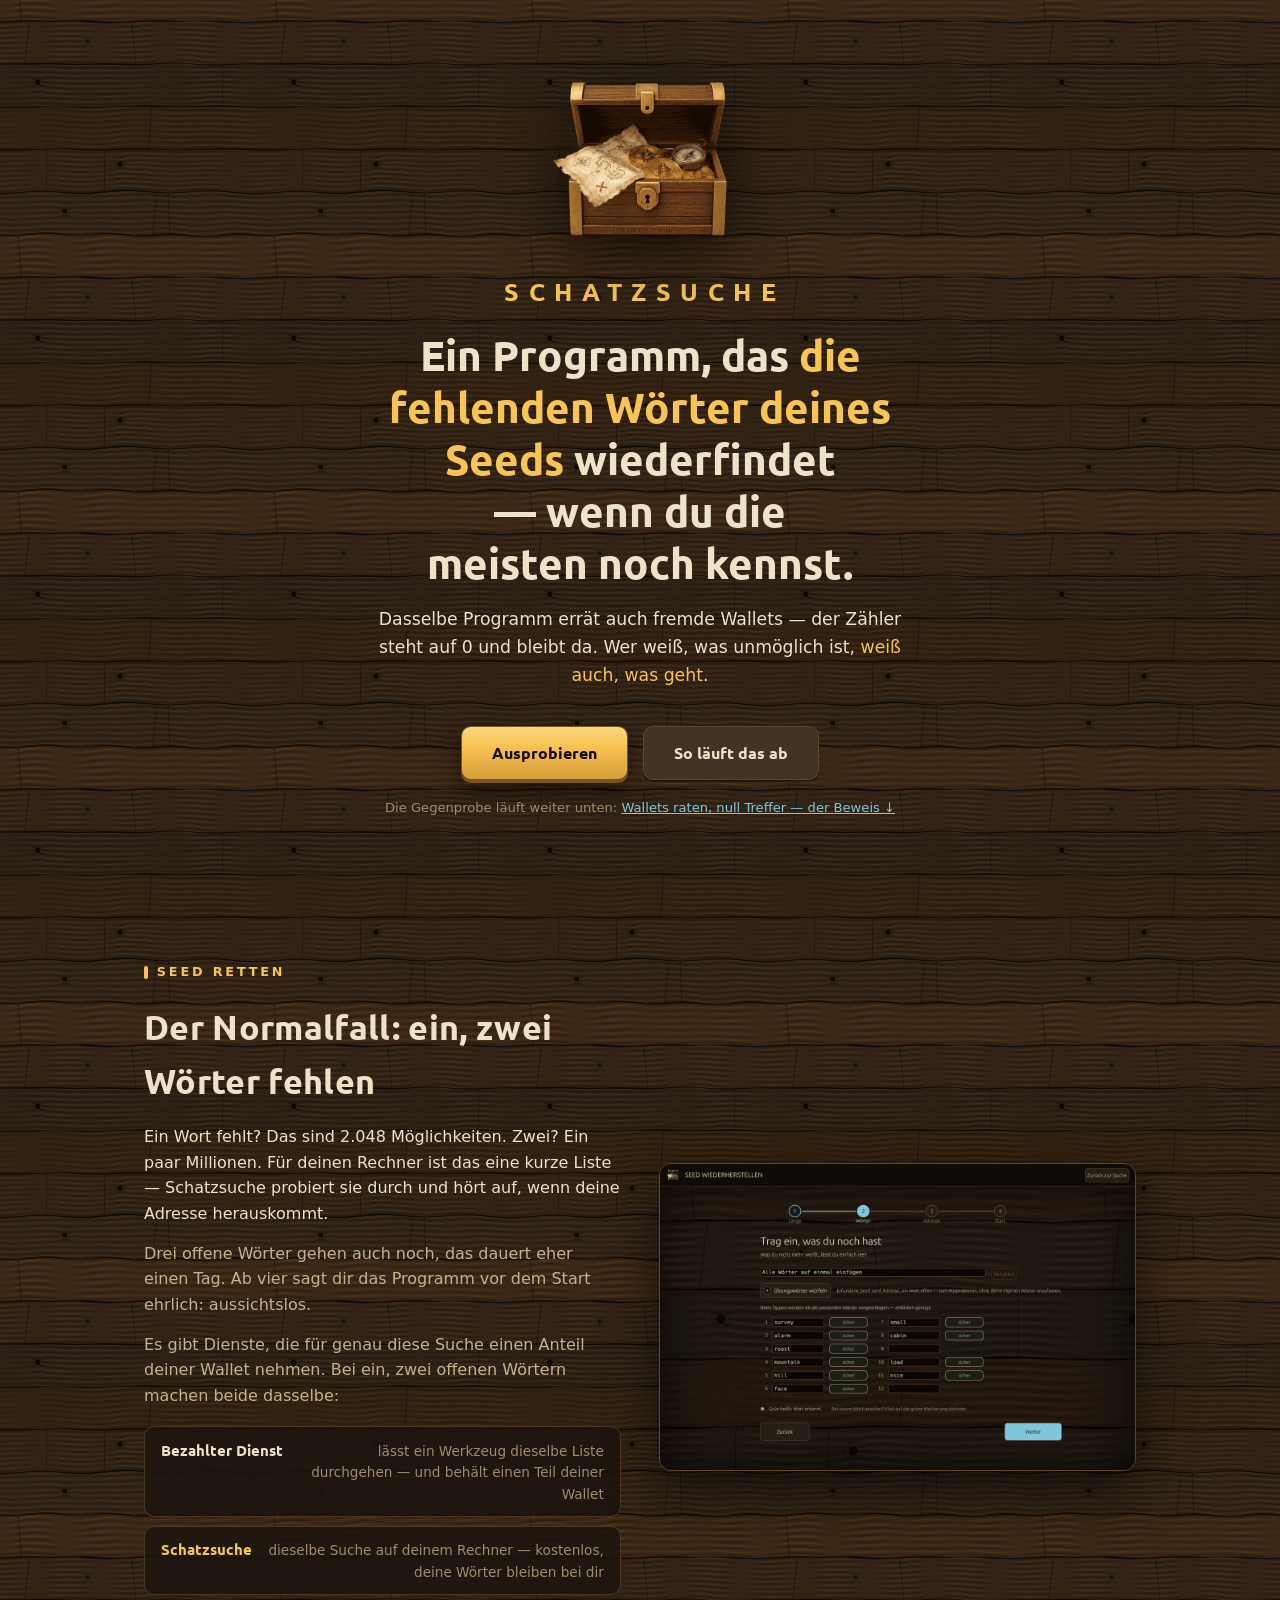
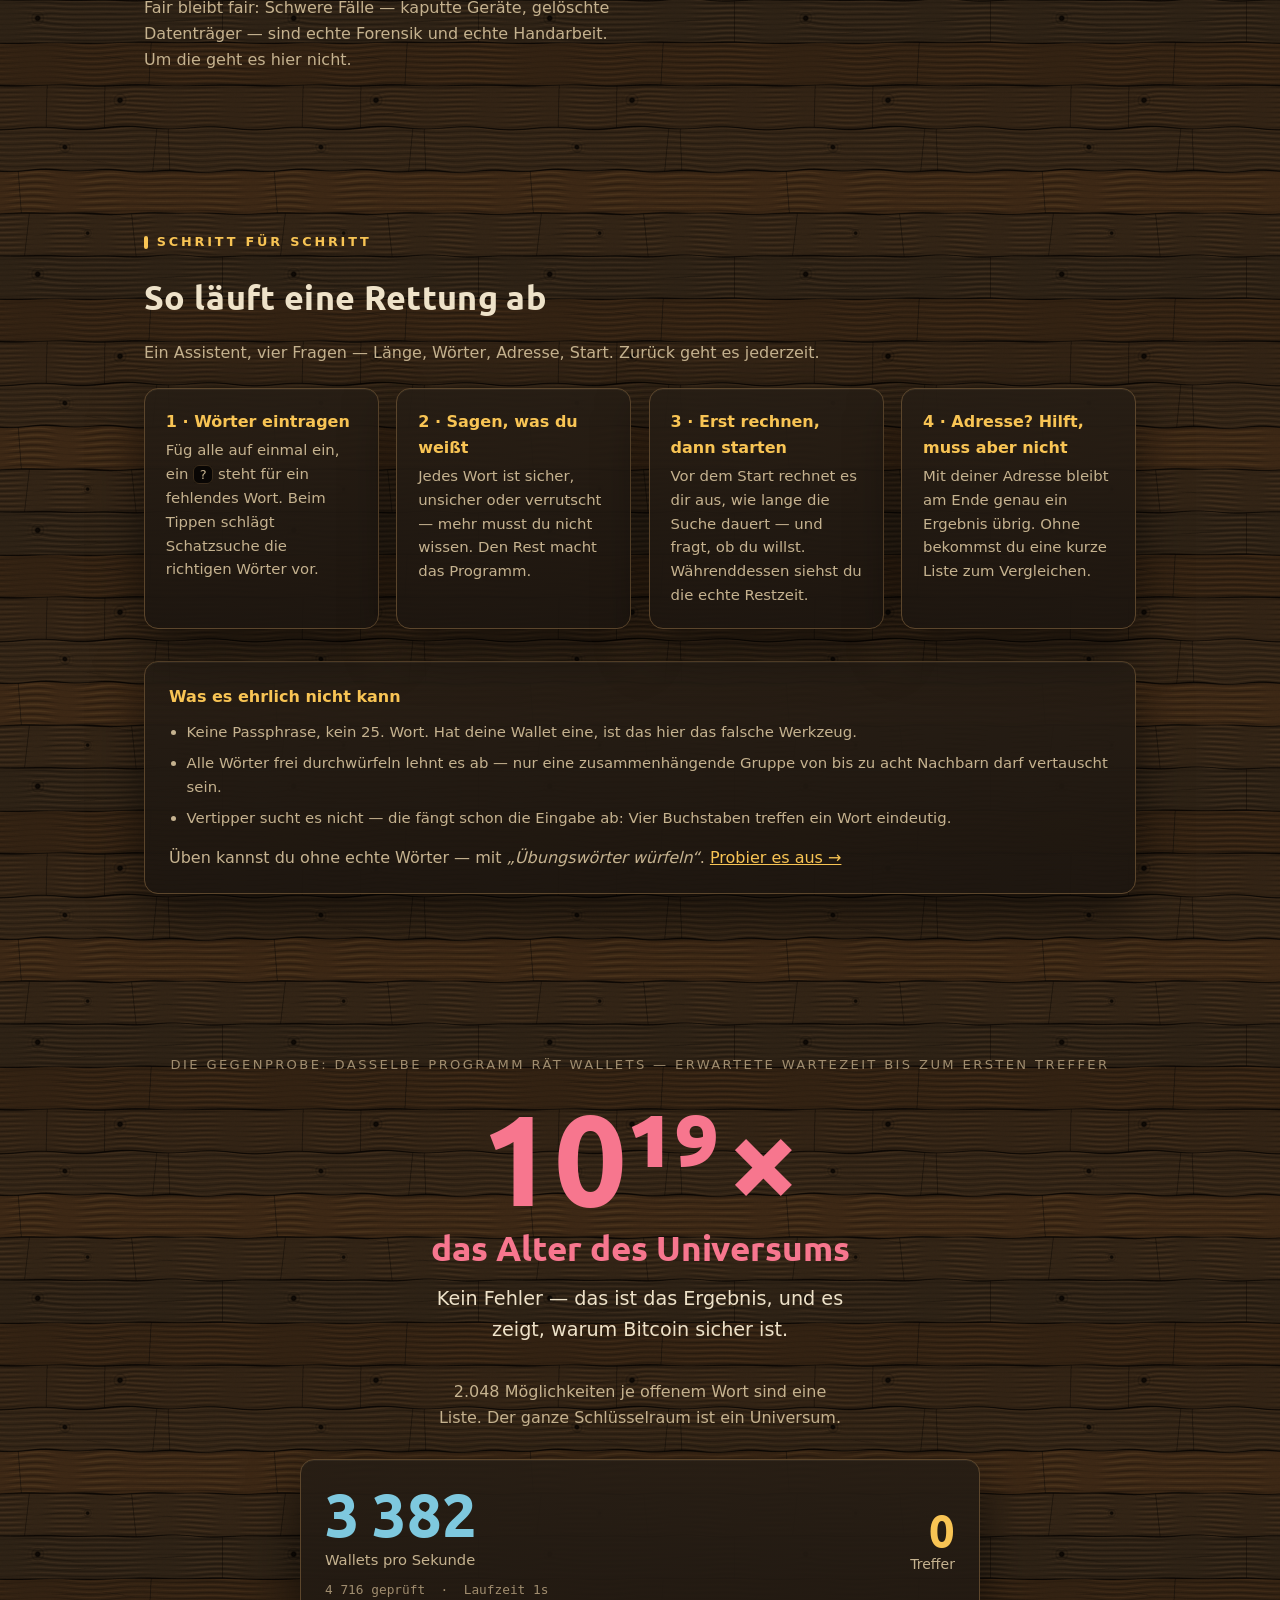
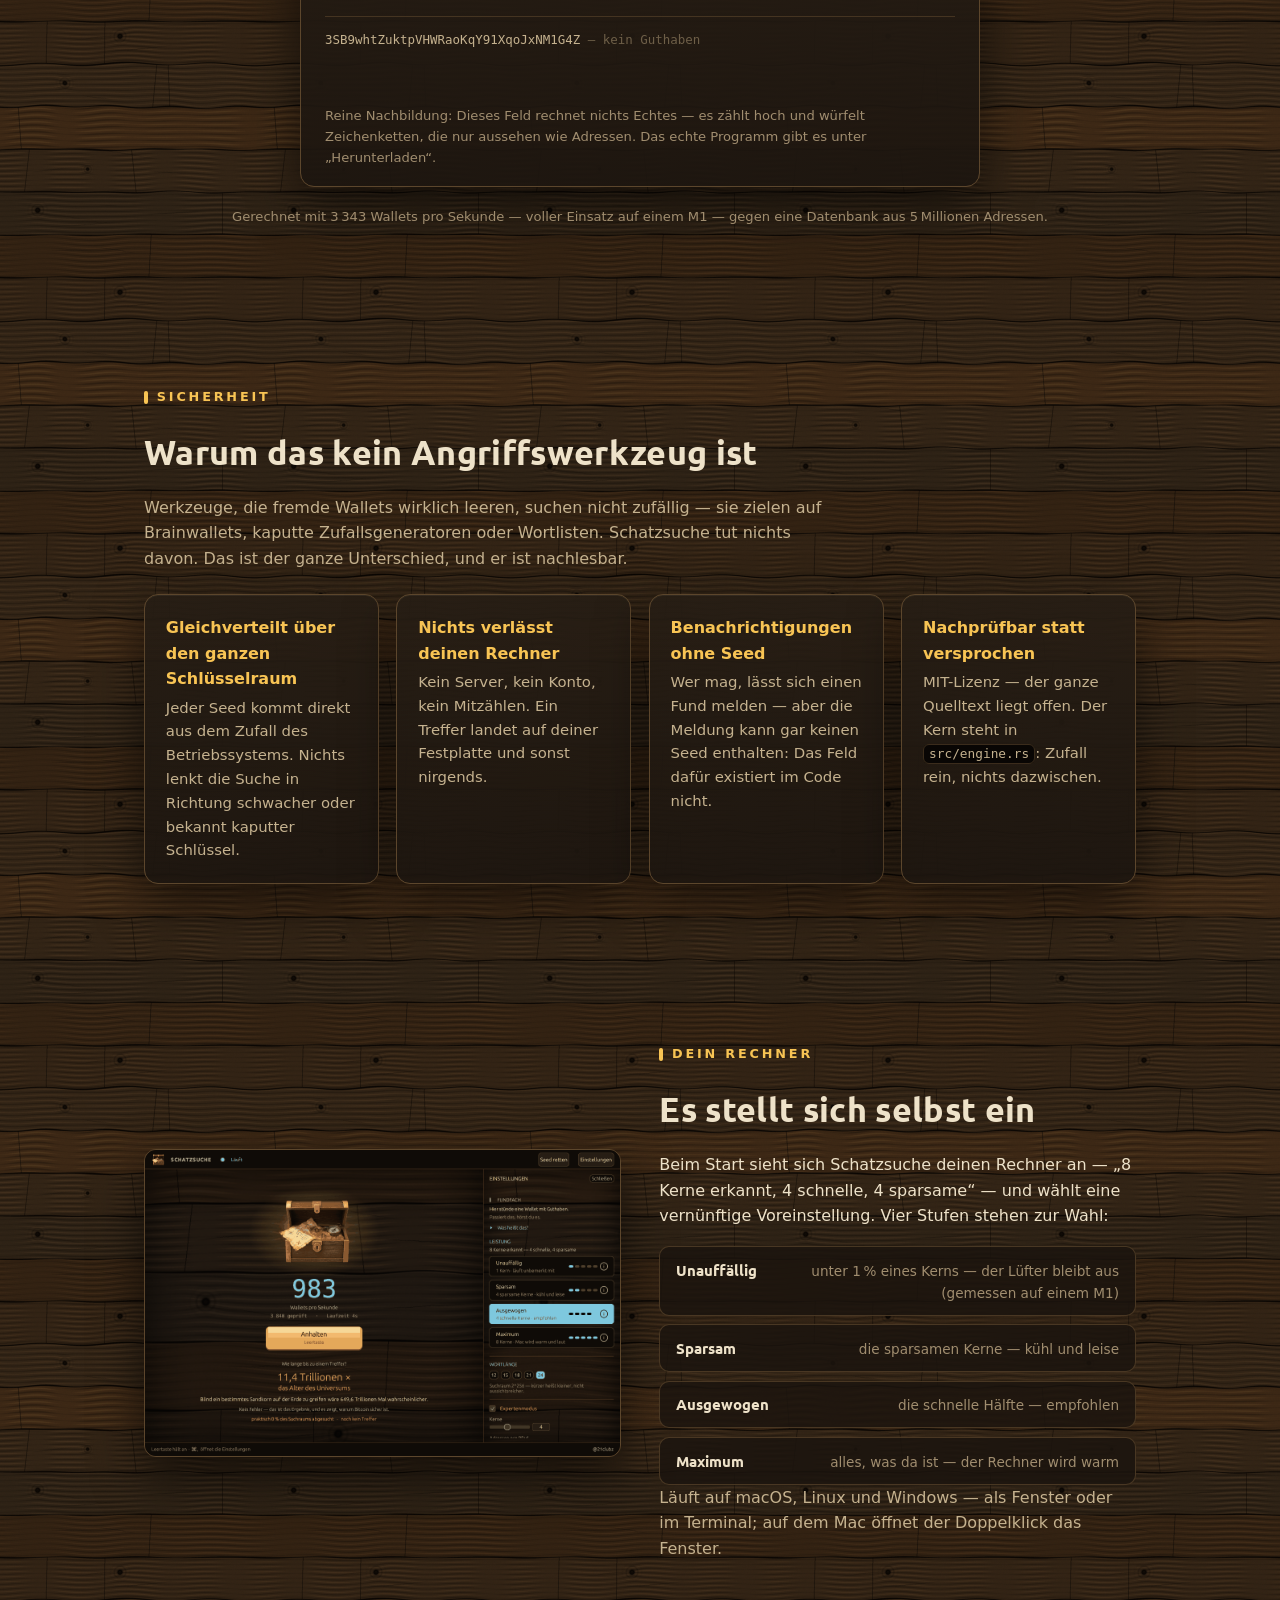
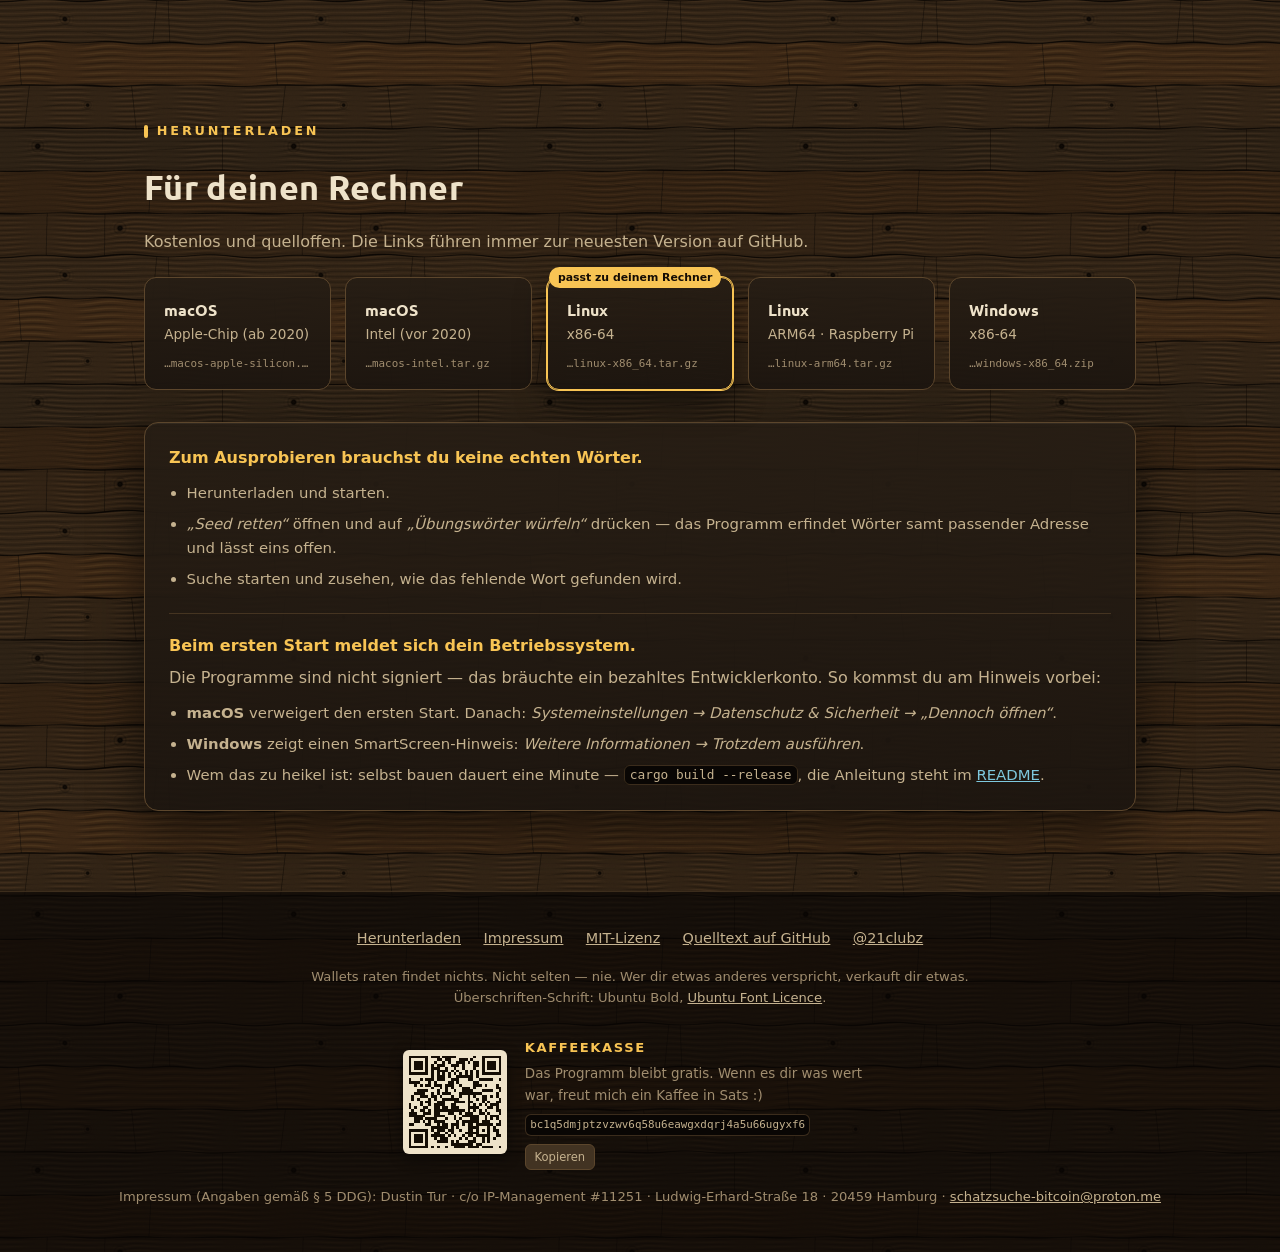
==== commit 59ab8fb0: "Leave a coffee tin by the door, quietly" ====
--- a/docs/index.html
+++ b/docs/index.html
@@ -203,6 +203,31 @@
 footer a:hover { color: var(--gold); }
 footer .fineprint { text-align: center; margin-top: 1rem; }
 
+/* Kaffeekasse — leise, mit QR zum Danebenhalten */
+.kaffee {
+  display: flex; align-items: center; justify-content: center;
+  gap: 1.1rem; flex-wrap: wrap; margin: 1.6rem auto 0; max-width: 34rem;
+  text-align: left;
+}
+.kaffee-qr { border-radius: 6px; flex: none; box-shadow: 0 4px 14px rgba(0,0,0,.45); }
+.kaffee-text { max-width: 22rem; }
+.kaffee-text b { color: var(--gold); font-size: .82rem; letter-spacing: .12em; text-transform: uppercase; }
+.kaffee-text p { color: var(--muted); font-size: .84rem; margin-top: .25rem; }
+.kaffee-adresse {
+  display: flex; align-items: center; gap: .5rem; flex-wrap: wrap; margin-top: .5rem;
+}
+.kaffee-adresse code {
+  font-size: .68rem; word-break: break-all; color: var(--dim);
+  background: var(--sunken); border: 1px solid rgba(92,70,44,.6);
+}
+.kaffee-adresse button {
+  font: inherit; font-size: .72rem; cursor: pointer; white-space: nowrap;
+  color: var(--dim); background: var(--control);
+  border: 1px solid var(--frame); border-radius: 6px; padding: .2rem .55rem;
+}
+.kaffee-adresse button:hover { color: var(--text); background: rgb(80, 62, 42); }
+@media (max-width: 460px) { .kaffee { text-align: center; } .kaffee-adresse { justify-content: center; } }
+
 /* Sanftes Einblenden beim Scrollen — und gar keins bei "weniger Bewegung" */
 .reveal { opacity: 0; transform: translateY(16px); transition: opacity .6s ease, transform .6s ease; }
 .reveal.visible { opacity: 1; transform: none; }
@@ -472,6 +497,17 @@
   </div>
   <p class="fineprint">Wallets raten findet nichts. Nicht selten — nie. Wer dir etwas anderes verspricht, verkauft
   dir etwas.<br>Überschriften-Schrift: Ubuntu Bold, <a href="assets/UBUNTU-FONT-LICENCE.txt">Ubuntu Font Licence</a>.</p>
+  <div class="kaffee">
+    <svg class="kaffee-qr" viewBox="0 0 37 37" width="104" height="104" role="img" aria-label="QR-Code mit der Bitcoin-Adresse für Spenden" xmlns="http://www.w3.org/2000/svg" shape-rendering="crispEdges"><rect width="37" height="37" fill="#eee2c9" rx="1.5"/><path d="M2 2h7v1h-7zM10 2h3v1h-3zM14 2h5v1h-5zM25 2h1v1h-1zM28 2h7v1h-7zM2 3h1v1h-1zM8 3h1v1h-1zM12 3h2v1h-2zM15 3h2v1h-2zM20 3h3v1h-3zM24 3h1v1h-1zM28 3h1v1h-1zM34 3h1v1h-1zM2 4h1v1h-1zM4 4h3v1h-3zM8 4h1v1h-1zM11 4h1v1h-1zM14 4h1v1h-1zM16 4h1v1h-1zM19 4h3v1h-3zM23 4h1v1h-1zM25 4h2v1h-2zM28 4h1v1h-1zM30 4h3v1h-3zM34 4h1v1h-1zM2 5h1v1h-1zM4 5h3v1h-3zM8 5h1v1h-1zM10 5h1v1h-1zM12 5h3v1h-3zM17 5h3v1h-3zM21 5h1v1h-1zM25 5h2v1h-2zM28 5h1v1h-1zM30 5h3v1h-3zM34 5h1v1h-1zM2 6h1v1h-1zM4 6h3v1h-3zM8 6h1v1h-1zM10 6h3v1h-3zM15 6h1v1h-1zM18 6h1v1h-1zM21 6h1v1h-1zM25 6h1v1h-1zM28 6h1v1h-1zM30 6h3v1h-3zM34 6h1v1h-1zM2 7h1v1h-1zM8 7h1v1h-1zM10 7h1v1h-1zM12 7h4v1h-4zM17 7h1v1h-1zM19 7h1v1h-1zM22 7h1v1h-1zM24 7h1v1h-1zM26 7h1v1h-1zM28 7h1v1h-1zM34 7h1v1h-1zM2 8h7v1h-7zM10 8h1v1h-1zM12 8h1v1h-1zM14 8h1v1h-1zM16 8h1v1h-1zM18 8h1v1h-1zM20 8h1v1h-1zM22 8h1v1h-1zM24 8h1v1h-1zM26 8h1v1h-1zM28 8h7v1h-7zM10 9h1v1h-1zM12 9h3v1h-3zM16 9h1v1h-1zM19 9h6v1h-6zM26 9h1v1h-1zM2 10h1v1h-1zM6 10h1v1h-1zM8 10h3v1h-3zM12 10h3v1h-3zM17 10h3v1h-3zM23 10h2v1h-2zM27 10h5v1h-5zM34 10h1v1h-1zM2 11h4v1h-4zM9 11h1v1h-1zM11 11h1v1h-1zM16 11h2v1h-2zM19 11h1v1h-1zM25 11h2v1h-2zM4 12h1v1h-1zM6 12h1v1h-1zM8 12h2v1h-2zM11 12h3v1h-3zM15 12h3v1h-3zM20 12h1v1h-1zM25 12h3v1h-3zM29 12h1v1h-1zM33 12h1v1h-1zM10 13h1v1h-1zM13 13h1v1h-1zM15 13h1v1h-1zM17 13h1v1h-1zM21 13h3v1h-3zM25 13h1v1h-1zM33 13h2v1h-2zM5 14h4v1h-4zM12 14h1v1h-1zM15 14h1v1h-1zM18 14h1v1h-1zM21 14h4v1h-4zM28 14h4v1h-4zM34 14h1v1h-1zM4 15h4v1h-4zM10 15h1v1h-1zM12 15h1v1h-1zM14 15h3v1h-3zM20 15h8v1h-8zM33 15h1v1h-1zM3 16h1v1h-1zM6 16h3v1h-3zM10 16h2v1h-2zM13 16h1v1h-1zM17 16h1v1h-1zM20 16h1v1h-1zM23 16h1v1h-1zM25 16h1v1h-1zM28 16h2v1h-2zM31 16h1v1h-1zM33 16h1v1h-1zM3 17h1v1h-1zM5 17h1v1h-1zM9 17h1v1h-1zM11 17h1v1h-1zM14 17h6v1h-6zM23 17h1v1h-1zM26 17h1v1h-1zM28 17h2v1h-2zM34 17h1v1h-1zM6 18h1v1h-1zM8 18h2v1h-2zM12 18h3v1h-3zM18 18h4v1h-4zM23 18h2v1h-2zM28 18h1v1h-1zM30 18h1v1h-1zM33 18h2v1h-2zM2 19h1v1h-1zM6 19h1v1h-1zM9 19h1v1h-1zM11 19h4v1h-4zM17 19h2v1h-2zM23 19h1v1h-1zM25 19h1v1h-1zM27 19h1v1h-1zM29 19h1v1h-1zM31 19h3v1h-3zM2 20h1v1h-1zM4 20h1v1h-1zM7 20h2v1h-2zM11 20h2v1h-2zM14 20h2v1h-2zM17 20h3v1h-3zM23 20h4v1h-4zM30 20h2v1h-2zM33 20h1v1h-1zM3 21h1v1h-1zM6 21h2v1h-2zM9 21h1v1h-1zM11 21h11v1h-11zM23 21h1v1h-1zM25 21h1v1h-1zM27 21h1v1h-1zM29 21h1v1h-1zM33 21h2v1h-2zM2 22h3v1h-3zM7 22h3v1h-3zM11 22h2v1h-2zM16 22h2v1h-2zM20 22h1v1h-1zM22 22h3v1h-3zM27 22h2v1h-2zM30 22h1v1h-1zM34 22h1v1h-1zM2 23h6v1h-6zM11 23h4v1h-4zM18 23h1v1h-1zM21 23h6v1h-6zM29 23h1v1h-1zM31 23h3v1h-3zM4 24h3v1h-3zM8 24h4v1h-4zM15 24h1v1h-1zM18 24h1v1h-1zM20 24h1v1h-1zM24 24h3v1h-3zM29 24h1v1h-1zM31 24h1v1h-1zM33 24h1v1h-1zM4 25h2v1h-2zM7 25h1v1h-1zM9 25h1v1h-1zM11 25h4v1h-4zM19 25h1v1h-1zM21 25h6v1h-6zM28 25h3v1h-3zM34 25h1v1h-1zM2 26h2v1h-2zM8 26h2v1h-2zM12 26h1v1h-1zM14 26h2v1h-2zM17 26h3v1h-3zM21 26h1v1h-1zM23 26h2v1h-2zM26 26h6v1h-6zM33 26h2v1h-2zM10 27h6v1h-6zM17 27h1v1h-1zM19 27h1v1h-1zM23 27h4v1h-4zM30 27h1v1h-1zM32 27h1v1h-1zM2 28h7v1h-7zM10 28h1v1h-1zM12 28h3v1h-3zM16 28h2v1h-2zM20 28h1v1h-1zM23 28h2v1h-2zM26 28h1v1h-1zM28 28h1v1h-1zM30 28h1v1h-1zM32 28h2v1h-2zM2 29h1v1h-1zM8 29h1v1h-1zM11 29h2v1h-2zM15 29h1v1h-1zM17 29h1v1h-1zM22 29h5v1h-5zM30 29h1v1h-1zM33 29h1v1h-1zM2 30h1v1h-1zM4 30h3v1h-3zM8 30h1v1h-1zM10 30h5v1h-5zM16 30h1v1h-1zM18 30h1v1h-1zM21 30h1v1h-1zM23 30h2v1h-2zM26 30h5v1h-5zM33 30h2v1h-2zM2 31h1v1h-1zM4 31h3v1h-3zM8 31h1v1h-1zM11 31h1v1h-1zM13 31h3v1h-3zM20 31h1v1h-1zM22 31h1v1h-1zM25 31h1v1h-1zM28 31h1v1h-1zM30 31h1v1h-1zM32 31h1v1h-1zM2 32h1v1h-1zM4 32h3v1h-3zM8 32h1v1h-1zM12 32h4v1h-4zM17 32h1v1h-1zM19 32h1v1h-1zM23 32h3v1h-3zM28 32h1v1h-1zM30 32h1v1h-1zM2 33h1v1h-1zM8 33h1v1h-1zM17 33h8v1h-8zM26 33h2v1h-2zM2 34h7v1h-7zM10 34h1v1h-1zM12 34h1v1h-1zM15 34h1v1h-1zM18 34h4v1h-4zM23 34h4v1h-4zM28 34h4v1h-4zM34 34h1v1h-1z" fill="#140c04"/></svg>
+    <div class="kaffee-text">
+      <b>Kaffeekasse</b>
+      <p>Das Programm bleibt gratis. Wenn es dir was wert war, freut mich ein Kaffee in Sats&nbsp;:)</p>
+      <div class="kaffee-adresse">
+        <code id="btc-adresse">bc1q5dmjptzvzwv6q58u6eawgxdqrj4a5u66ugyxf6</code>
+        <button type="button" id="btc-kopieren">Kopieren</button>
+      </div>
+    </div>
+  </div>
   <p class="fineprint" id="impressum">Impressum (Angaben gemäß § 5 DDG): Dustin Tur · c/o IP-Management #11251 ·
   Ludwig-Erhard-Straße 18 · 20459 Hamburg · <a href="mailto:schatzsuche-bitcoin@proton.me">schatzsuche-bitcoin@proton.me</a></p>
 </footer>
@@ -584,6 +620,33 @@
   } else {
     document.querySelectorAll(".reveal").forEach(function (el) { el.classList.add("visible"); });
   }
+
+  /* Spendenadresse kopieren — wie der Knopf im Programm */
+  var kopierKnopf = document.getElementById("btc-kopieren");
+  if (kopierKnopf) {
+    kopierKnopf.addEventListener("click", function () {
+      var adresse = document.getElementById("btc-adresse").textContent.trim();
+      function gemeldet() {
+        kopierKnopf.textContent = "Kopiert";
+        setTimeout(function () { kopierKnopf.textContent = "Kopieren"; }, 2000);
+      }
+      if (navigator.clipboard && navigator.clipboard.writeText) {
+        navigator.clipboard.writeText(adresse).then(gemeldet, markieren);
+      } else {
+        markieren();
+      }
+      /* Ohne Zwischenablage-Recht: Adresse markieren, damit man sie greifen kann */
+      function markieren() {
+        var bereich = document.createRange();
+        bereich.selectNodeContents(document.getElementById("btc-adresse"));
+        var auswahl = window.getSelection();
+        auswahl.removeAllRanges();
+        auswahl.addRange(bereich);
+        kopierKnopf.textContent = "markiert — jetzt kopieren";
+        setTimeout(function () { kopierKnopf.textContent = "Kopieren"; }, 3000);
+      }
+    });
+  }
 })();
 </script>
 </body>
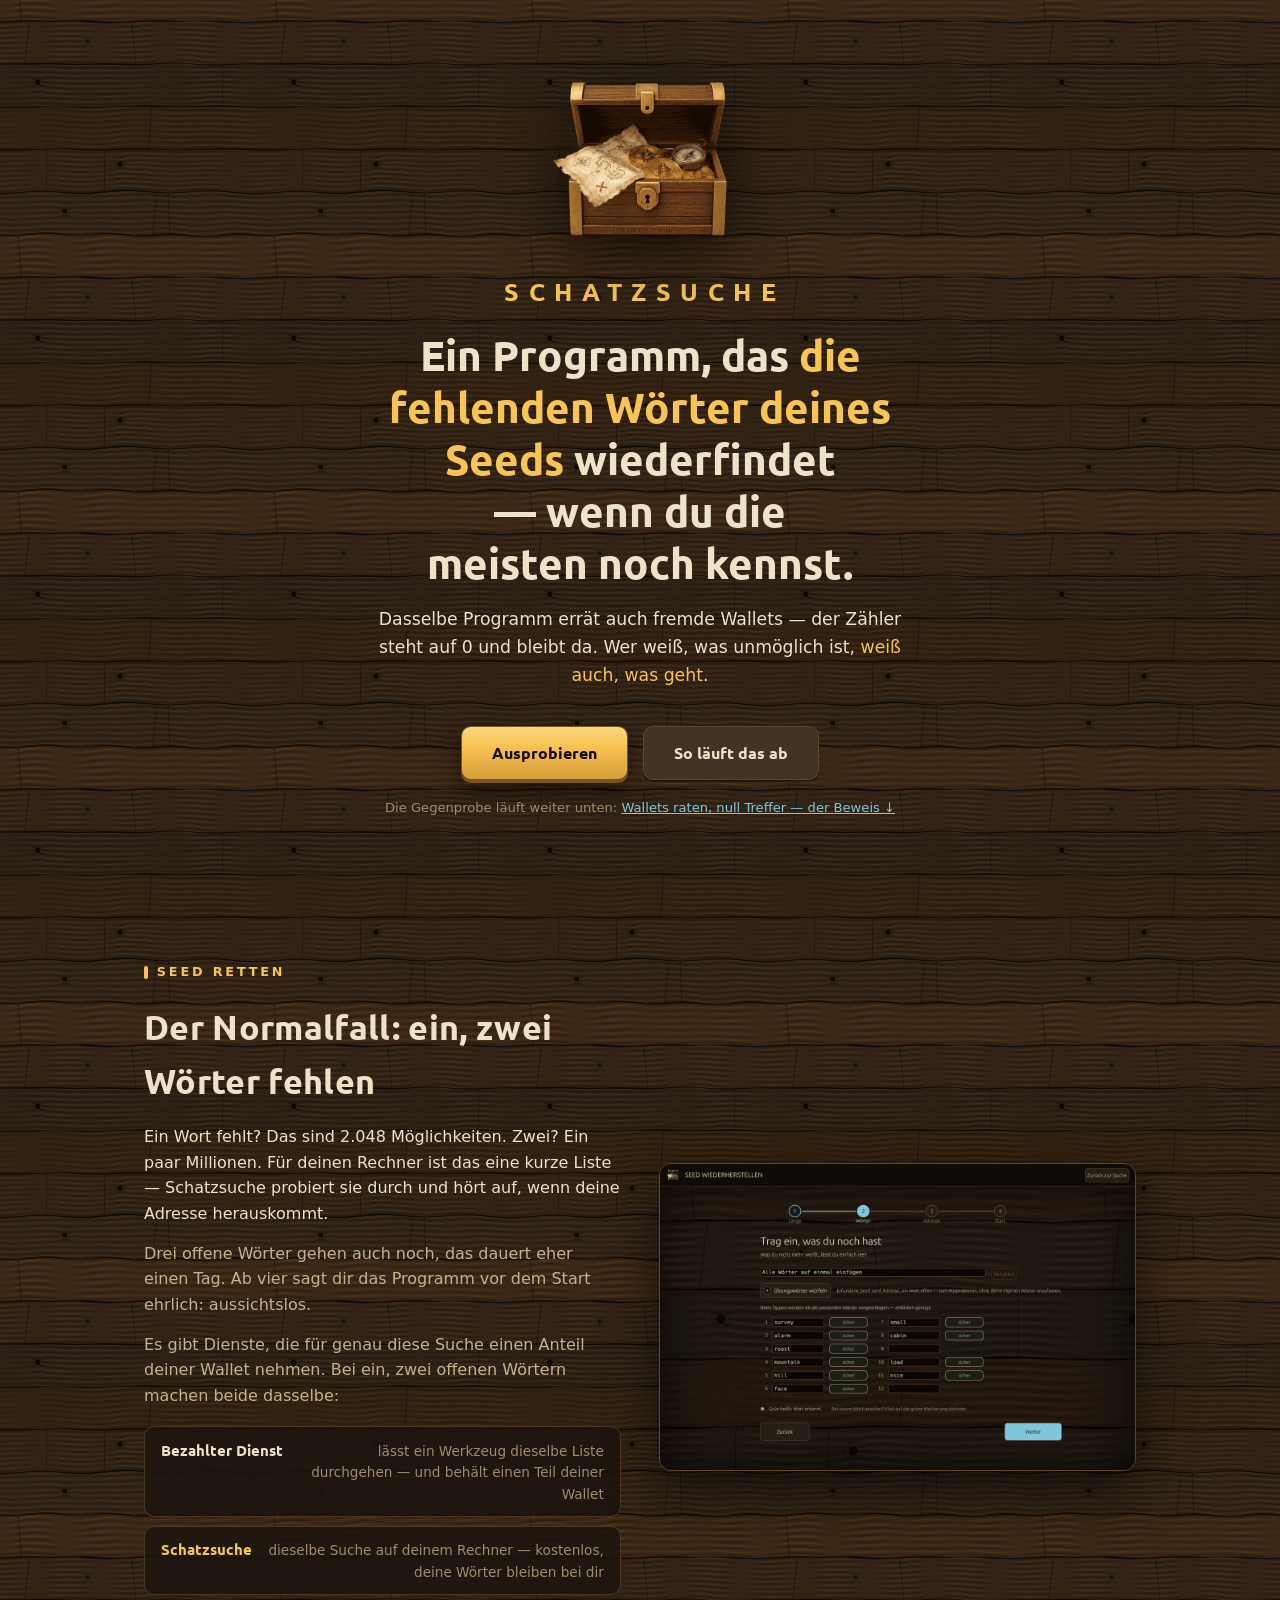
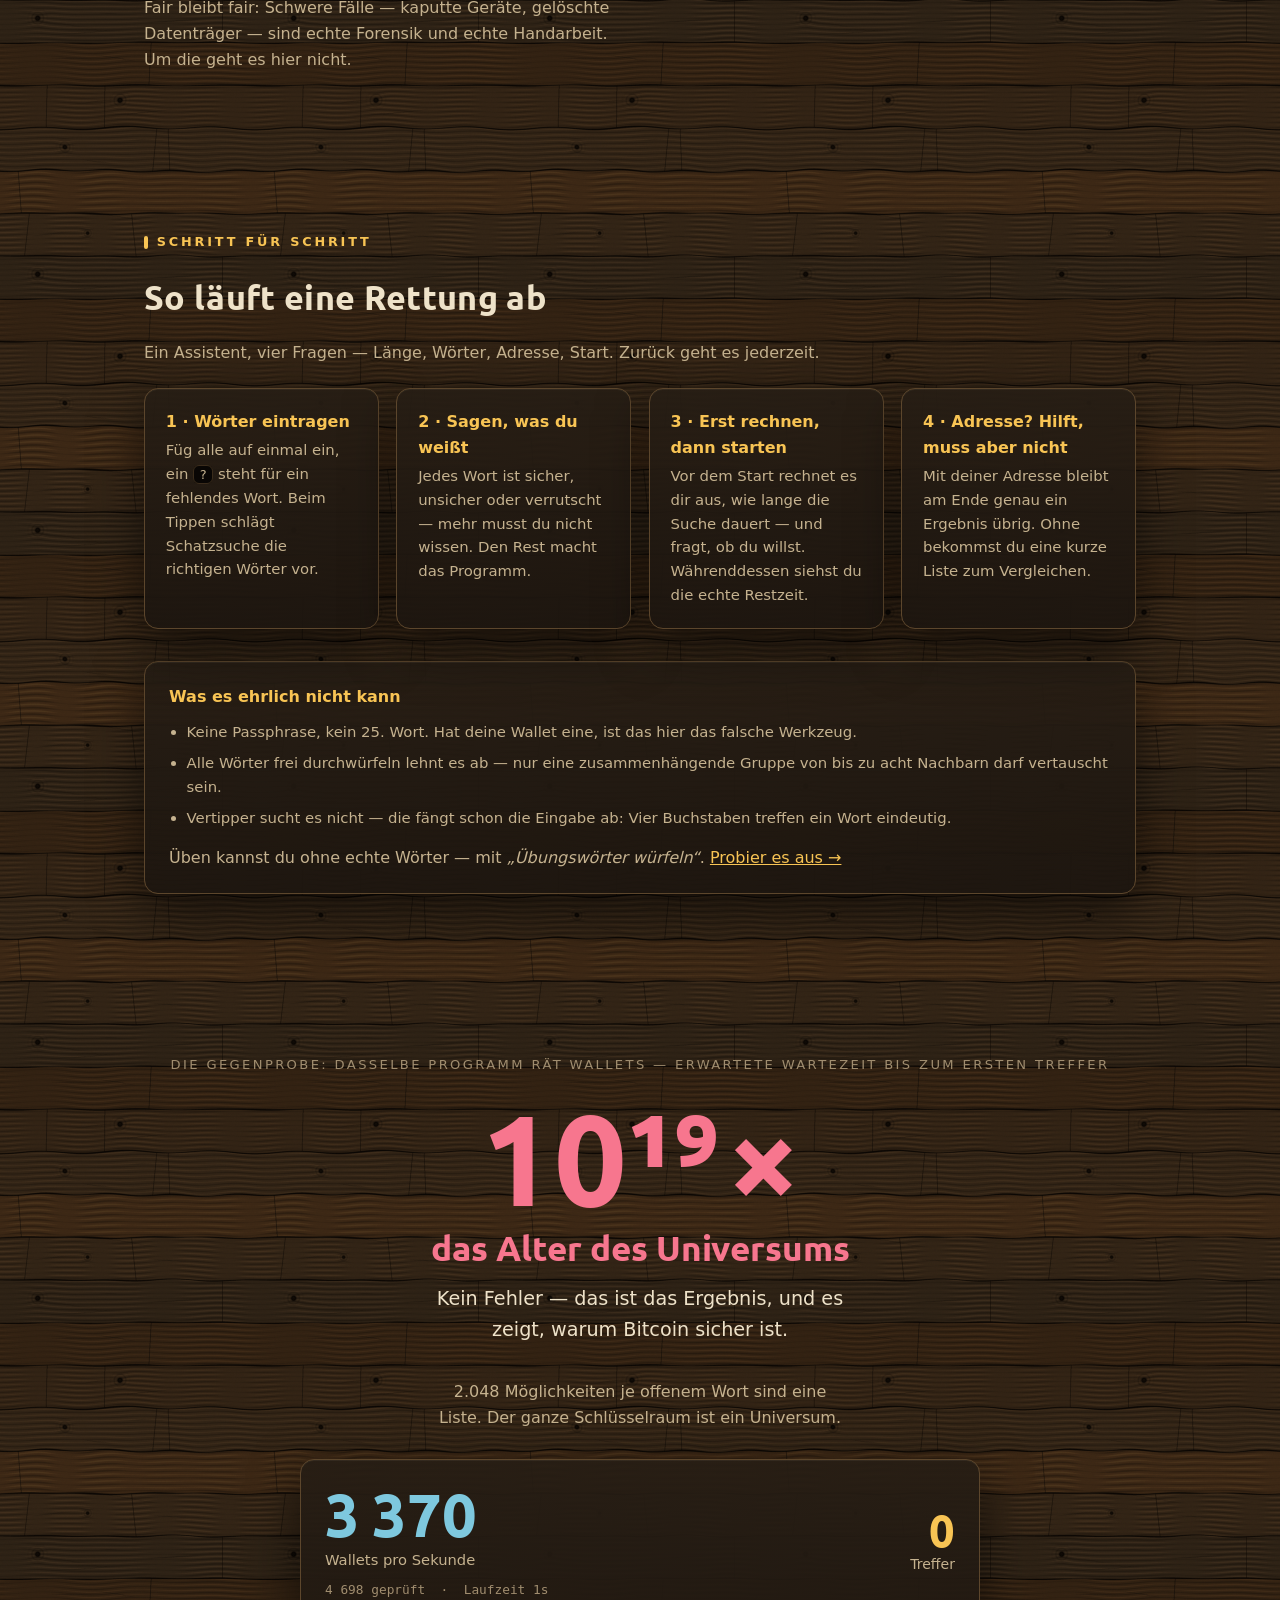
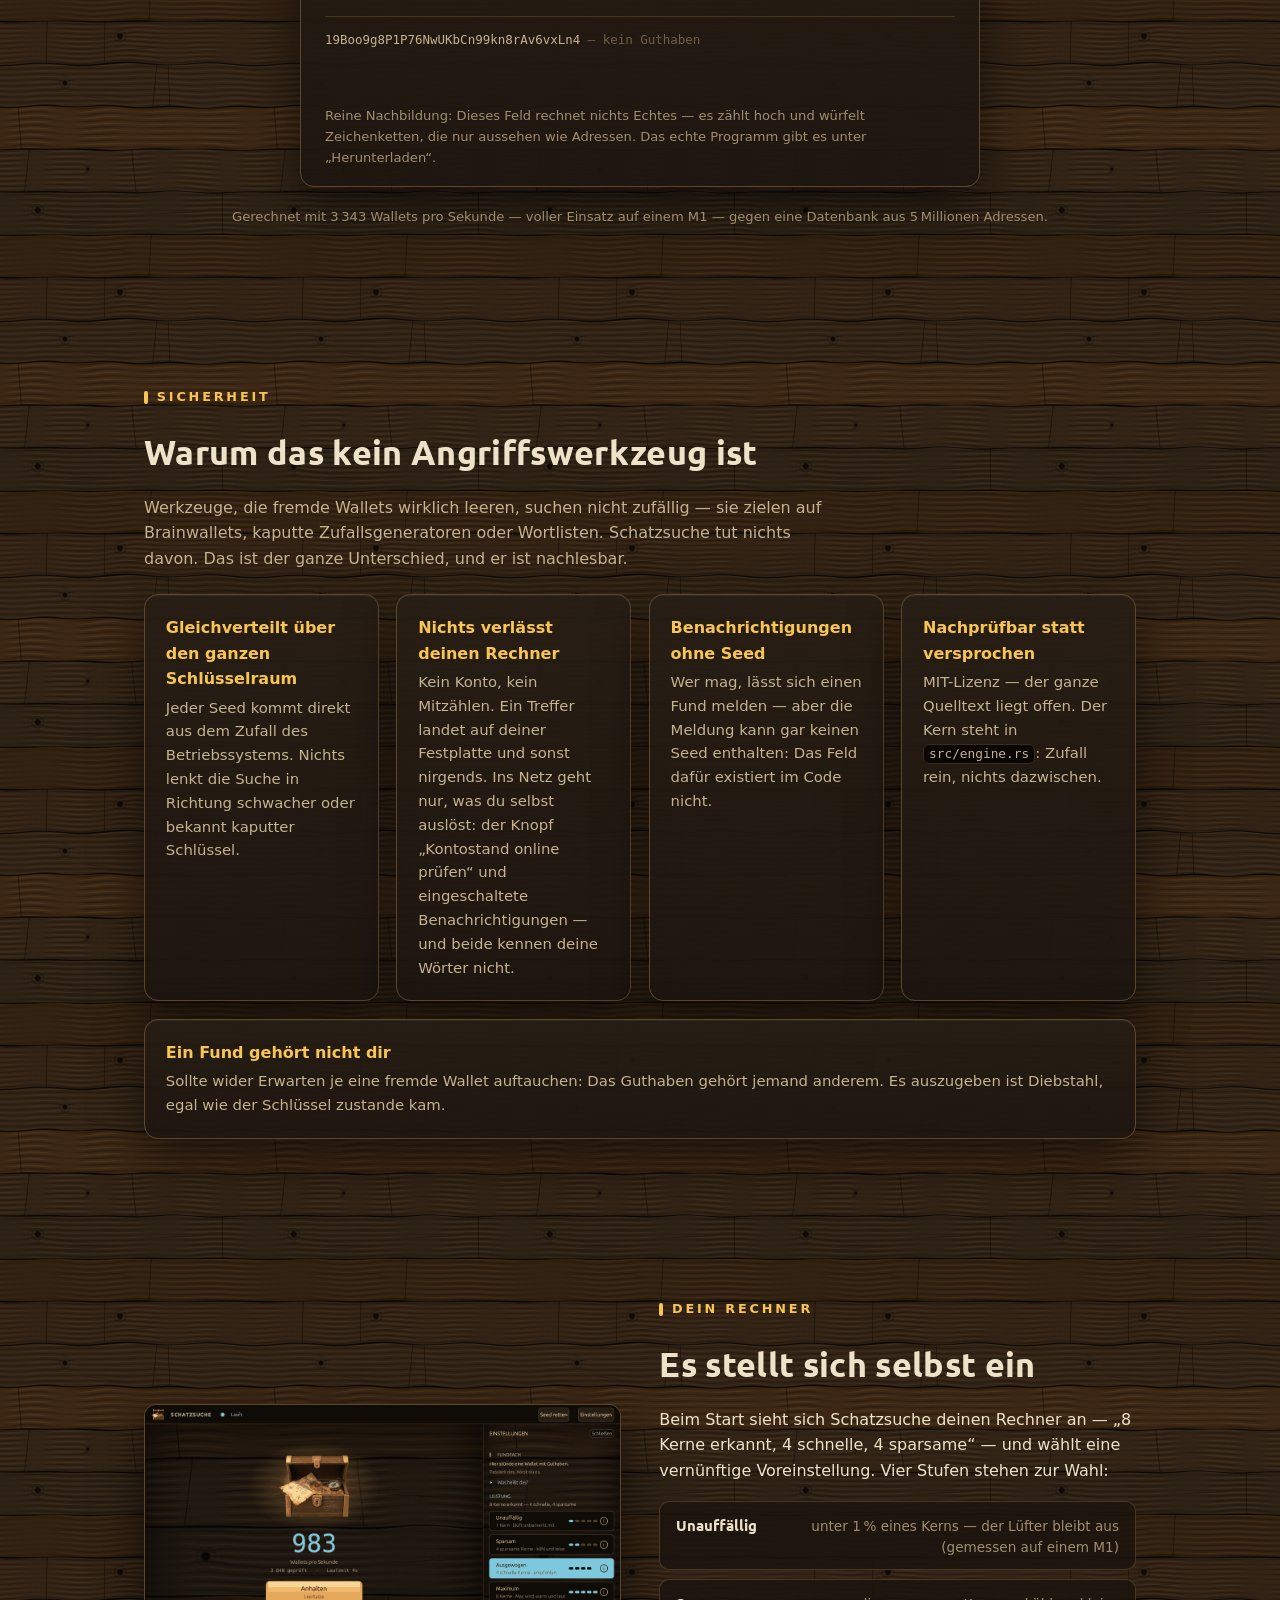
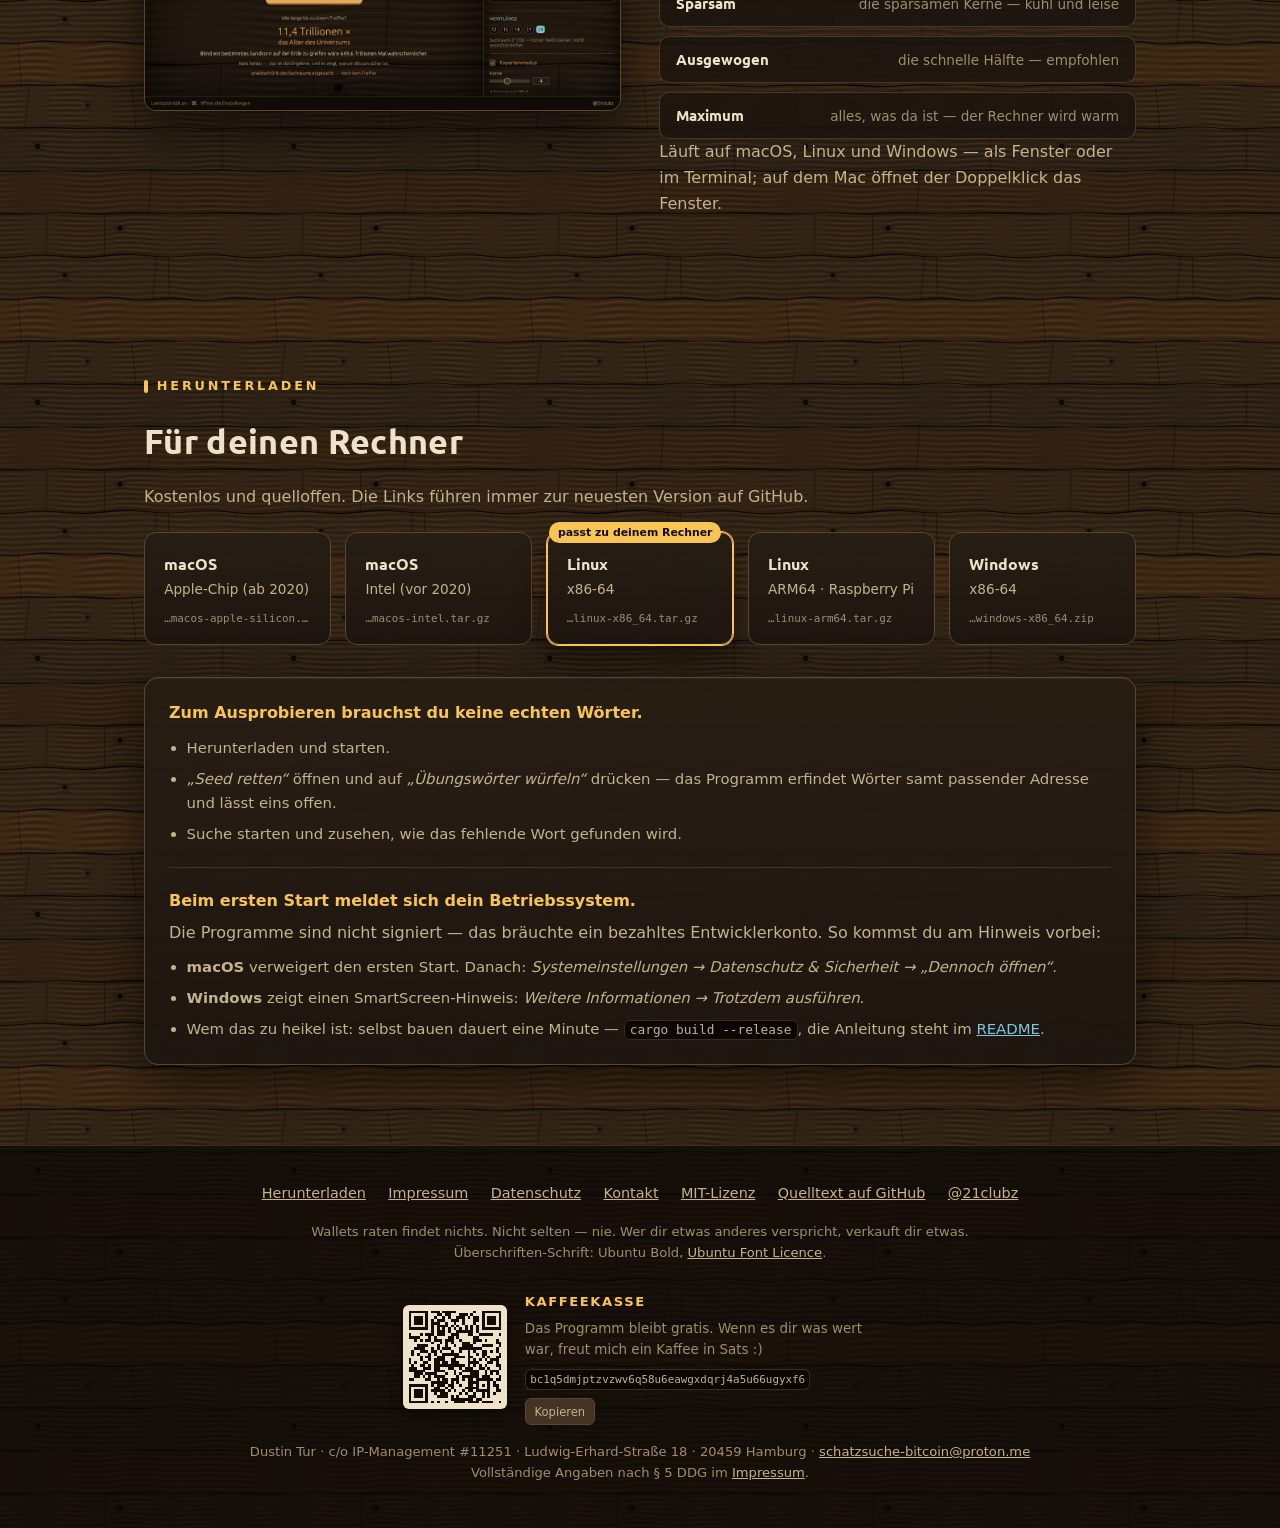
==== commit 4f93c599: "Hang the paperwork by the door The site had no privacy notice at all, and the imprint was one line o" ====
--- a/docs/index.html
+++ b/docs/index.html
@@ -251,7 +251,7 @@
   "downloadUrl": "https://github.com/21clubz/schatzsuche/releases/latest",
   "author": { "@type": "Person", "name": "21clubz", "url": "https://x.com/21clubz" },
   "inLanguage": "de",
-  "description": "Findet die restlichen Wörter eines Bitcoin-Seeds, wenn die meisten noch bekannt sind — kostenlos auf dem eigenen Rechner. Errät außerdem Wallets aus dem Zufall und zeigt damit, dass es keine Abkürzung gibt."
+  "description": "Findet die restlichen Wörter eines Bitcoin-Seeds, wenn die meisten noch bekannt sind — kostenlos auf dem eigenen Rechner. Als Gegenprobe rät es Seeds aus dem Zufall und zeigt damit, dass es diese Abkürzung nicht gibt."
 }
 </script>
 </head>
@@ -388,8 +388,9 @@
       </div>
       <div class="proof panel reveal">
         <b>Nichts verlässt deinen Rechner</b>
-        <p>Kein Server, kein Konto, kein Mitzählen. Ein Treffer landet auf deiner Festplatte und
-        sonst nirgends.</p>
+        <p>Kein Konto, kein Mitzählen. Ein Treffer landet auf deiner Festplatte und sonst nirgends.
+        Ins Netz geht nur, was du selbst auslöst: der Knopf „Kontostand online prüfen“ und
+        eingeschaltete Benachrichtigungen — und beide kennen deine Wörter nicht.</p>
       </div>
       <div class="proof panel reveal">
         <b>Benachrichtigungen ohne Seed</b>
@@ -400,6 +401,11 @@
         <b>Nachprüfbar statt versprochen</b>
         <p>MIT-Lizenz — der ganze Quelltext liegt offen. Der Kern steht in <code>src/engine.rs</code>:
         Zufall rein, nichts dazwischen.</p>
+      </div>
+      <div class="proof panel reveal" style="grid-column: 1 / -1">
+        <b>Ein Fund gehört nicht dir</b>
+        <p>Sollte wider Erwarten je eine fremde Wallet auftauchen: Das Guthaben gehört jemand
+        anderem. Es auszugeben ist Diebstahl, egal wie der Schlüssel zustande kam.</p>
       </div>
     </div>
   </div>
@@ -490,7 +496,9 @@
 <footer>
   <div class="row">
     <a href="#herunterladen">Herunterladen</a>
-    <a href="#impressum">Impressum</a>
+    <a href="impressum.html">Impressum</a>
+    <a href="datenschutz.html">Datenschutz</a>
+    <a href="kontakt.html">Kontakt</a>
     <a href="https://github.com/21clubz/schatzsuche/blob/main/LICENSE">MIT-Lizenz</a>
     <a href="https://github.com/21clubz/schatzsuche">Quelltext auf GitHub</a>
     <a href="https://x.com/21clubz">@21clubz</a>
@@ -508,8 +516,9 @@
       </div>
     </div>
   </div>
-  <p class="fineprint" id="impressum">Impressum (Angaben gemäß § 5 DDG): Dustin Tur · c/o IP-Management #11251 ·
-  Ludwig-Erhard-Straße 18 · 20459 Hamburg · <a href="mailto:schatzsuche-bitcoin@proton.me">schatzsuche-bitcoin@proton.me</a></p>
+  <p class="fineprint" id="impressum">Dustin Tur · c/o IP-Management #11251 ·
+  Ludwig-Erhard-Straße 18 · 20459 Hamburg · <a href="mailto:schatzsuche-bitcoin@proton.me">schatzsuche-bitcoin@proton.me</a><br>
+  Vollständige Angaben nach § 5 DDG im <a href="impressum.html">Impressum</a>.</p>
 </footer>
 
 <script>
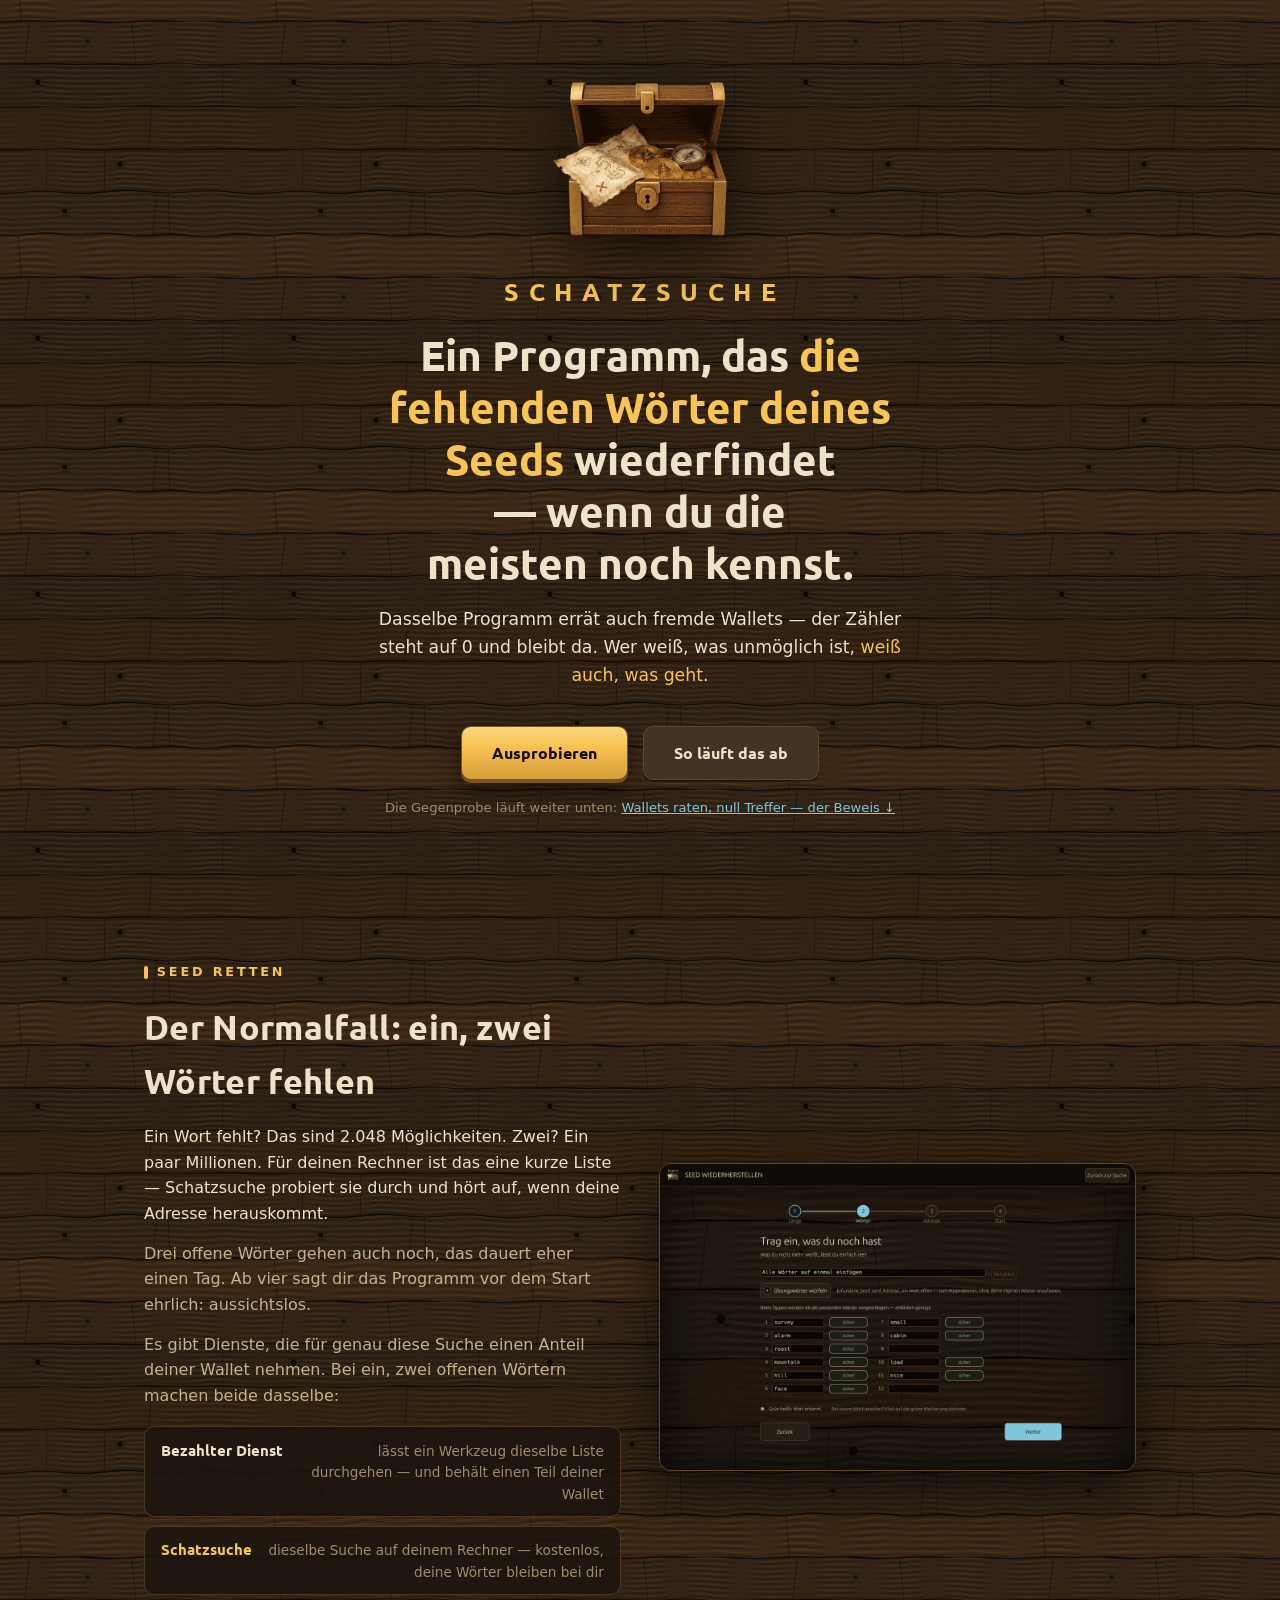
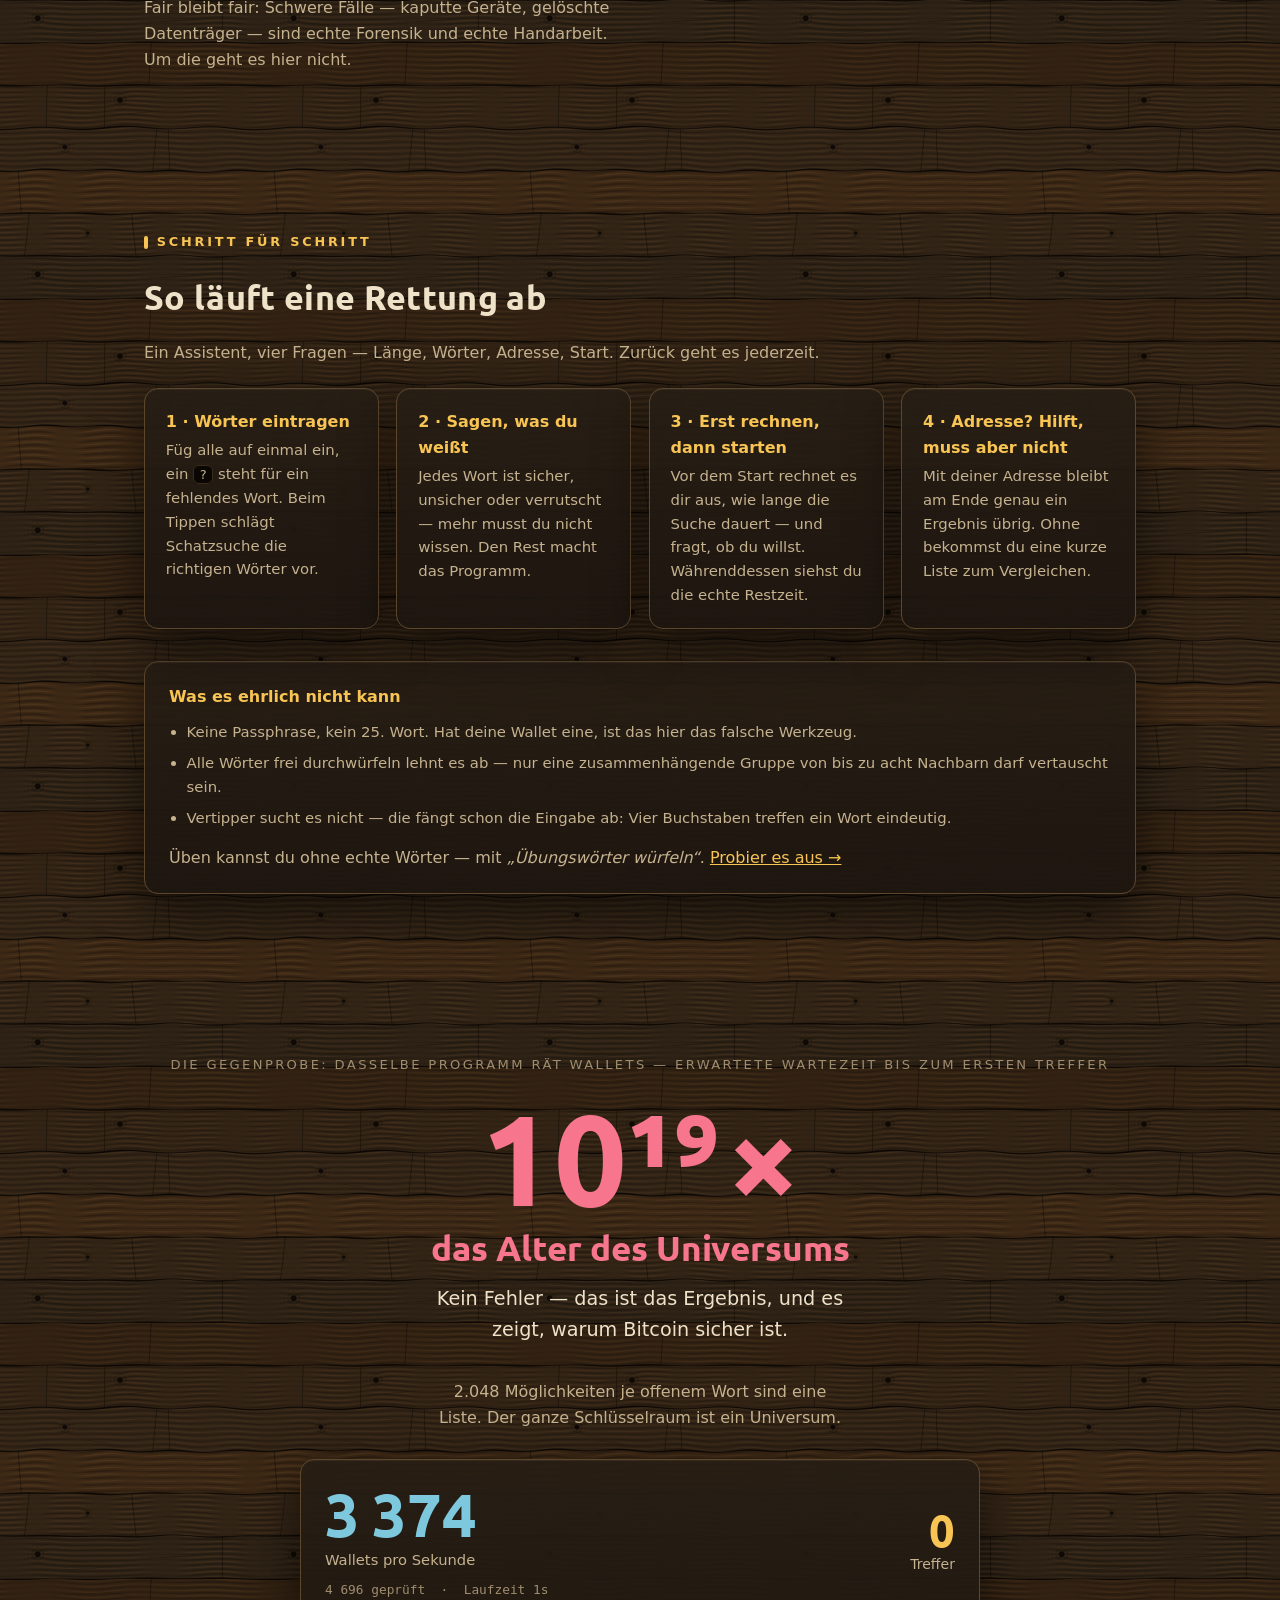
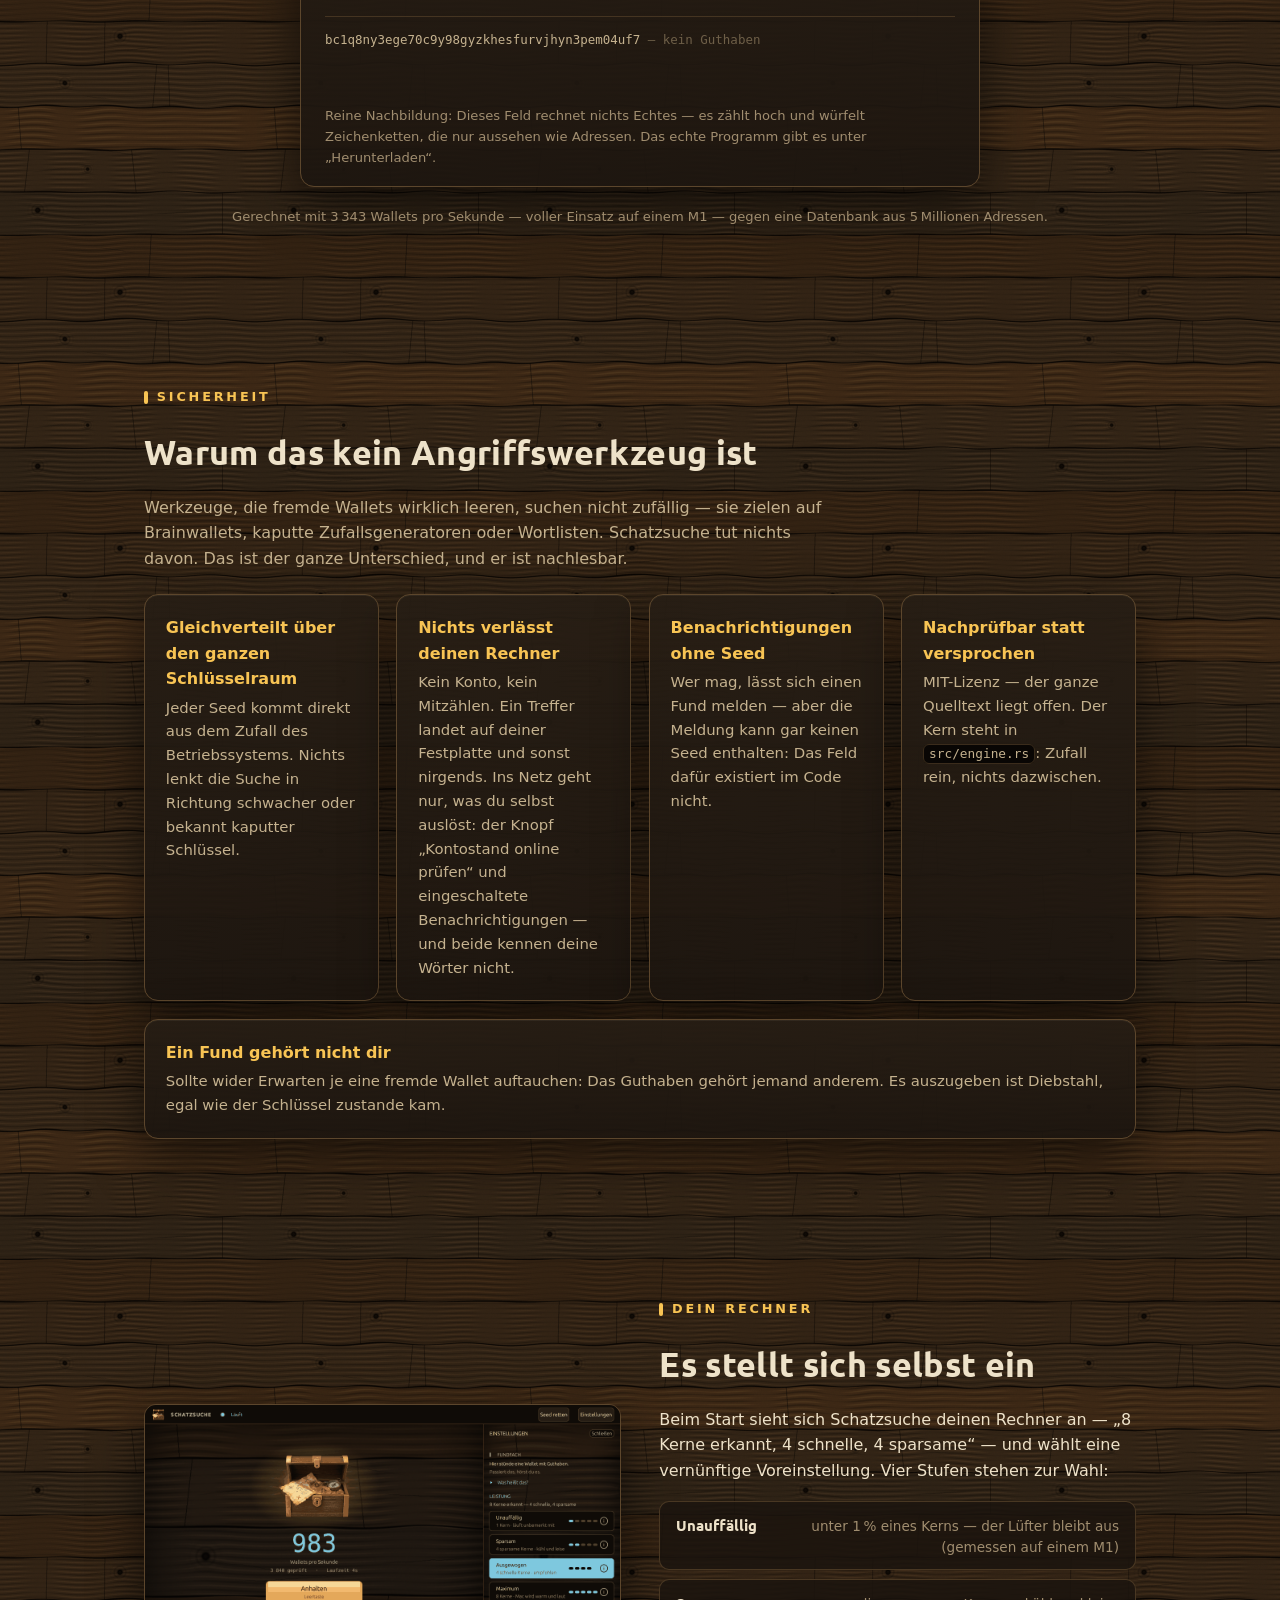
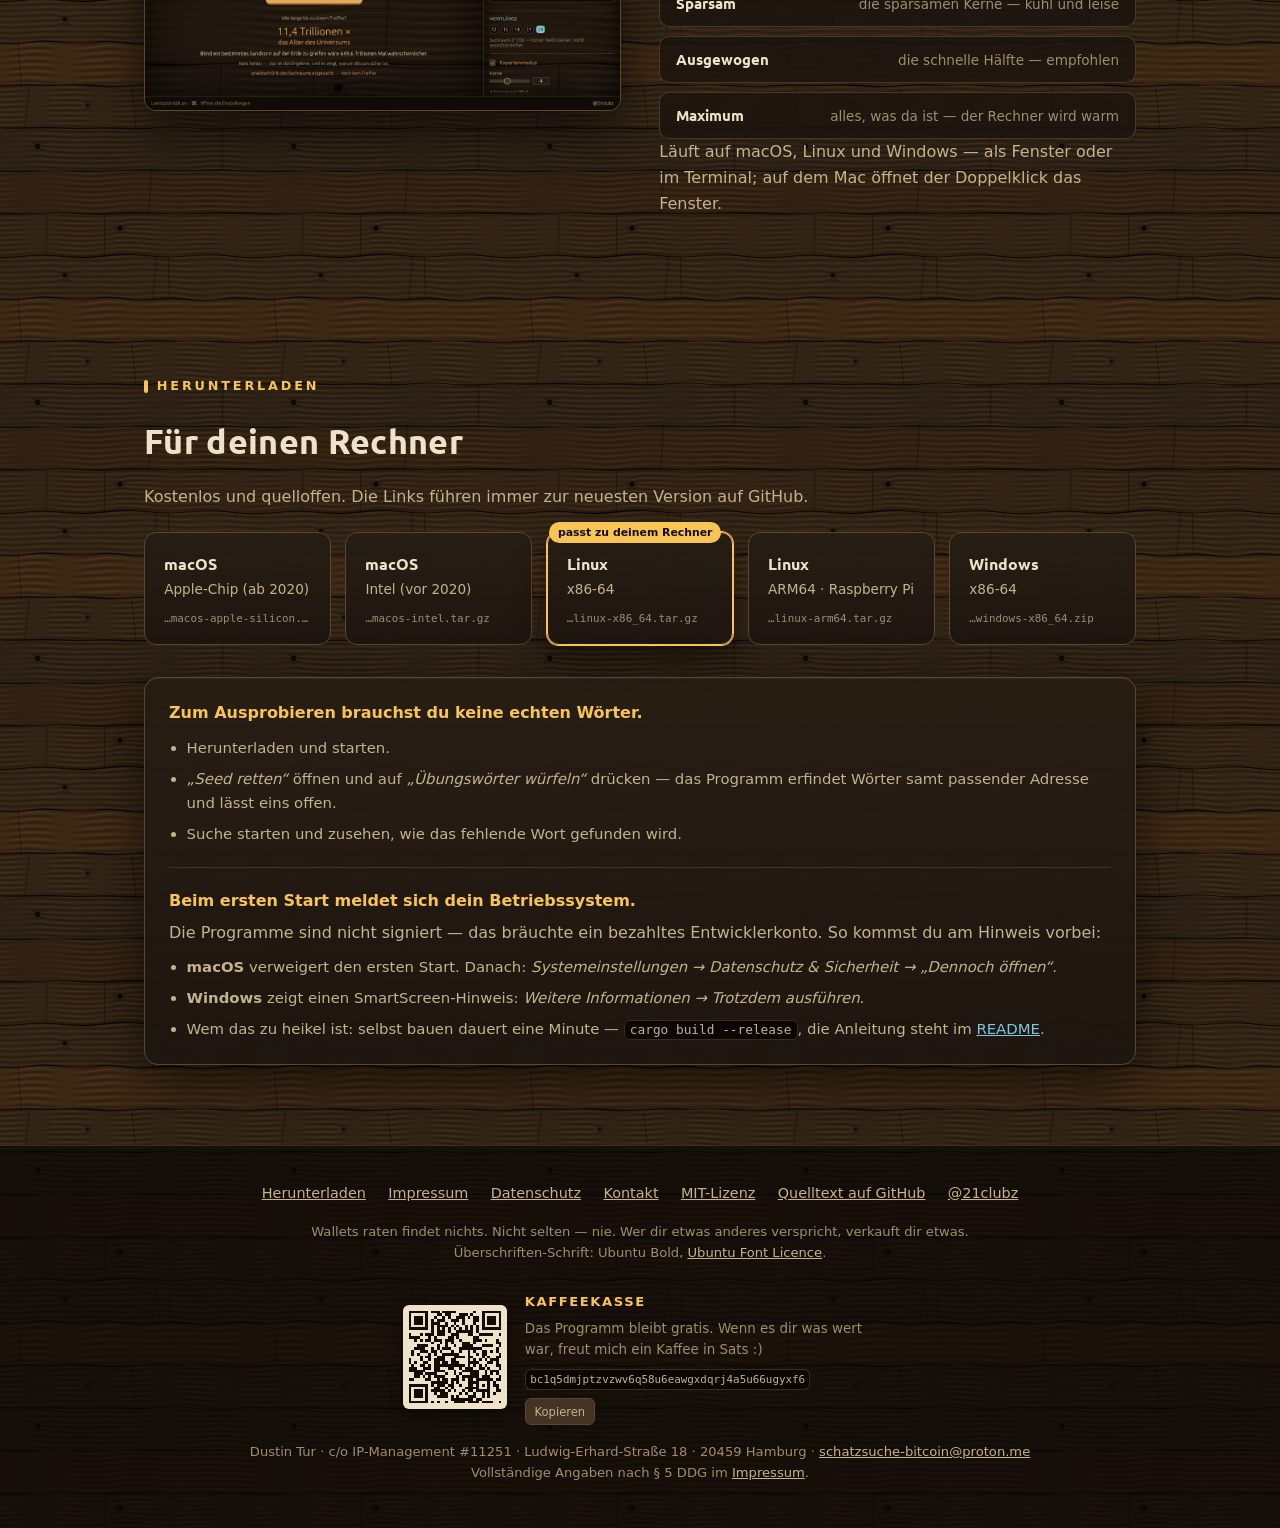
==== commit cef13e58: "Use the addresses Cloudflare actually serves Pages drops the .html and redirects the old form. Linki" ====
--- a/docs/index.html
+++ b/docs/index.html
@@ -496,9 +496,9 @@
 <footer>
   <div class="row">
     <a href="#herunterladen">Herunterladen</a>
-    <a href="impressum.html">Impressum</a>
-    <a href="datenschutz.html">Datenschutz</a>
-    <a href="kontakt.html">Kontakt</a>
+    <a href="/impressum">Impressum</a>
+    <a href="/datenschutz">Datenschutz</a>
+    <a href="/kontakt">Kontakt</a>
     <a href="https://github.com/21clubz/schatzsuche/blob/main/LICENSE">MIT-Lizenz</a>
     <a href="https://github.com/21clubz/schatzsuche">Quelltext auf GitHub</a>
     <a href="https://x.com/21clubz">@21clubz</a>
@@ -518,7 +518,7 @@
   </div>
   <p class="fineprint" id="impressum">Dustin Tur · c/o IP-Management #11251 ·
   Ludwig-Erhard-Straße 18 · 20459 Hamburg · <a href="mailto:schatzsuche-bitcoin@proton.me">schatzsuche-bitcoin@proton.me</a><br>
-  Vollständige Angaben nach § 5 DDG im <a href="impressum.html">Impressum</a>.</p>
+  Vollständige Angaben nach § 5 DDG im <a href="/impressum">Impressum</a>.</p>
 </footer>
 
 <script>
